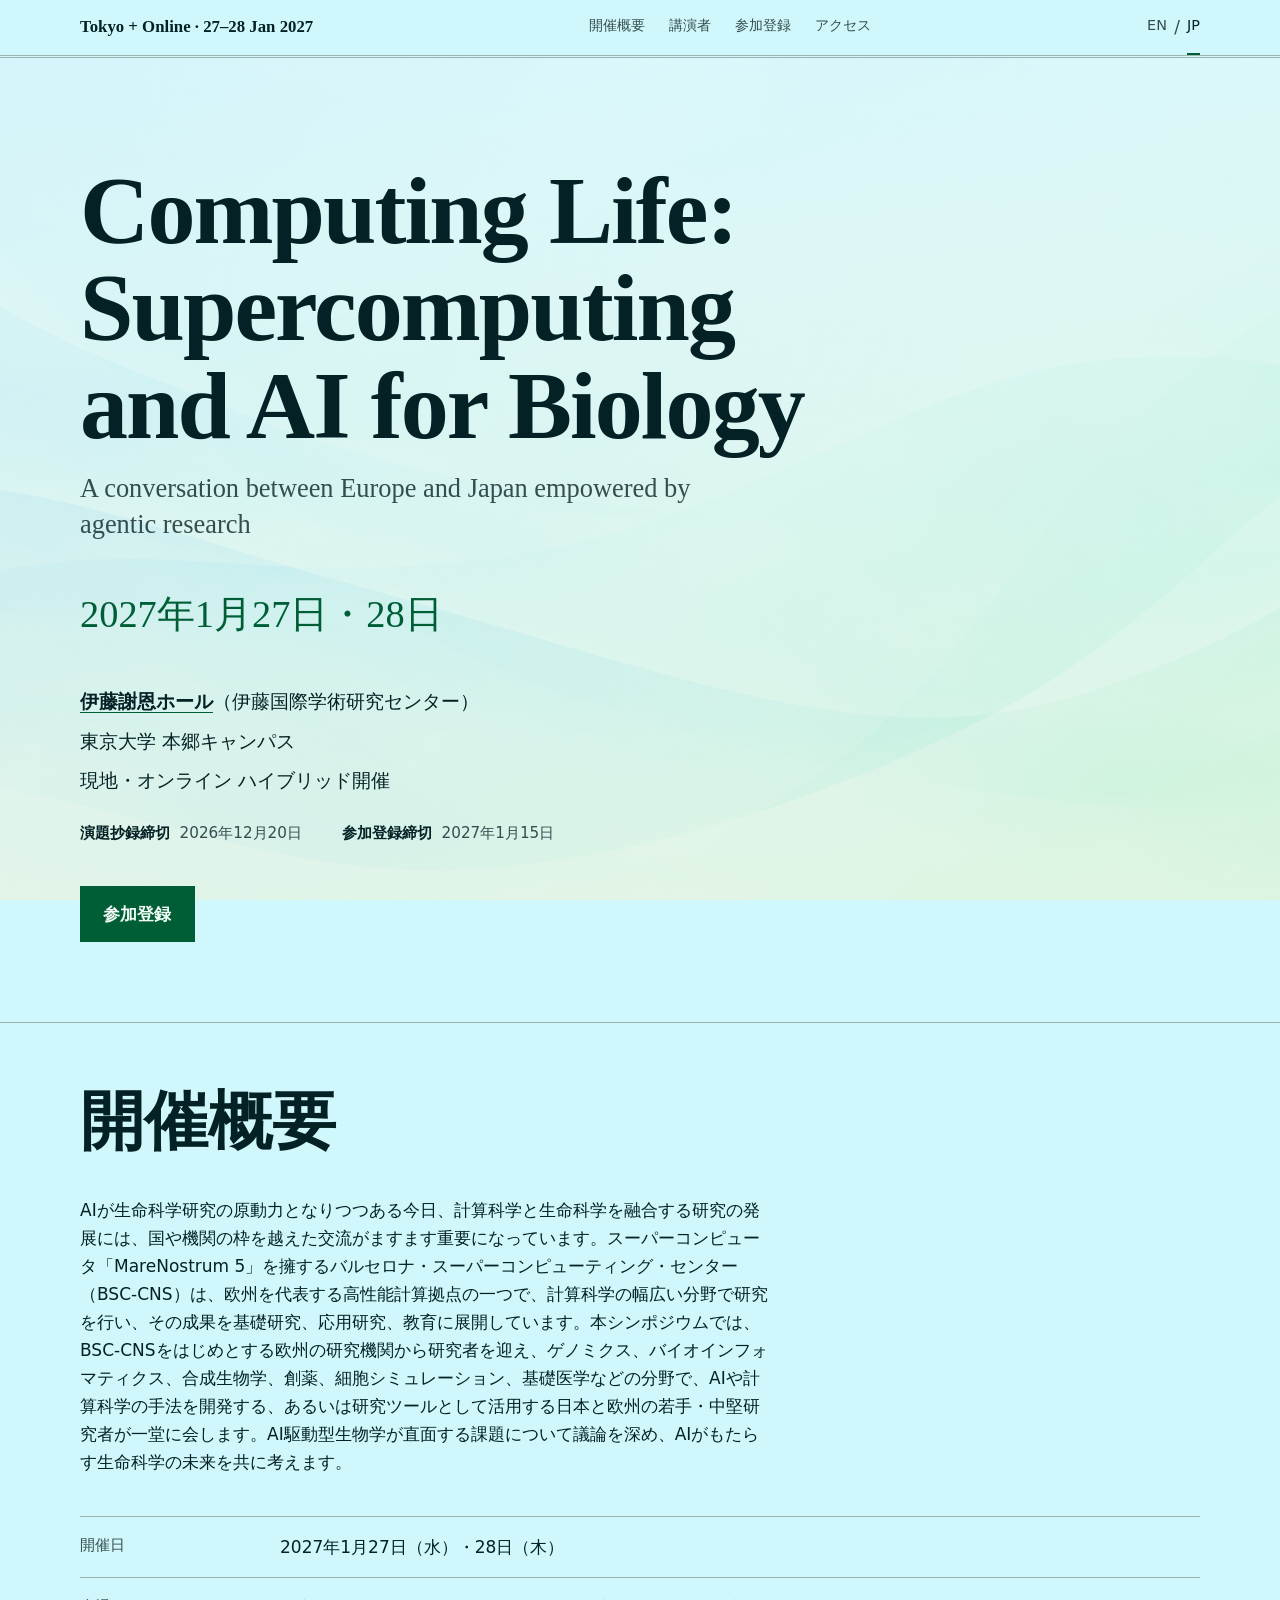
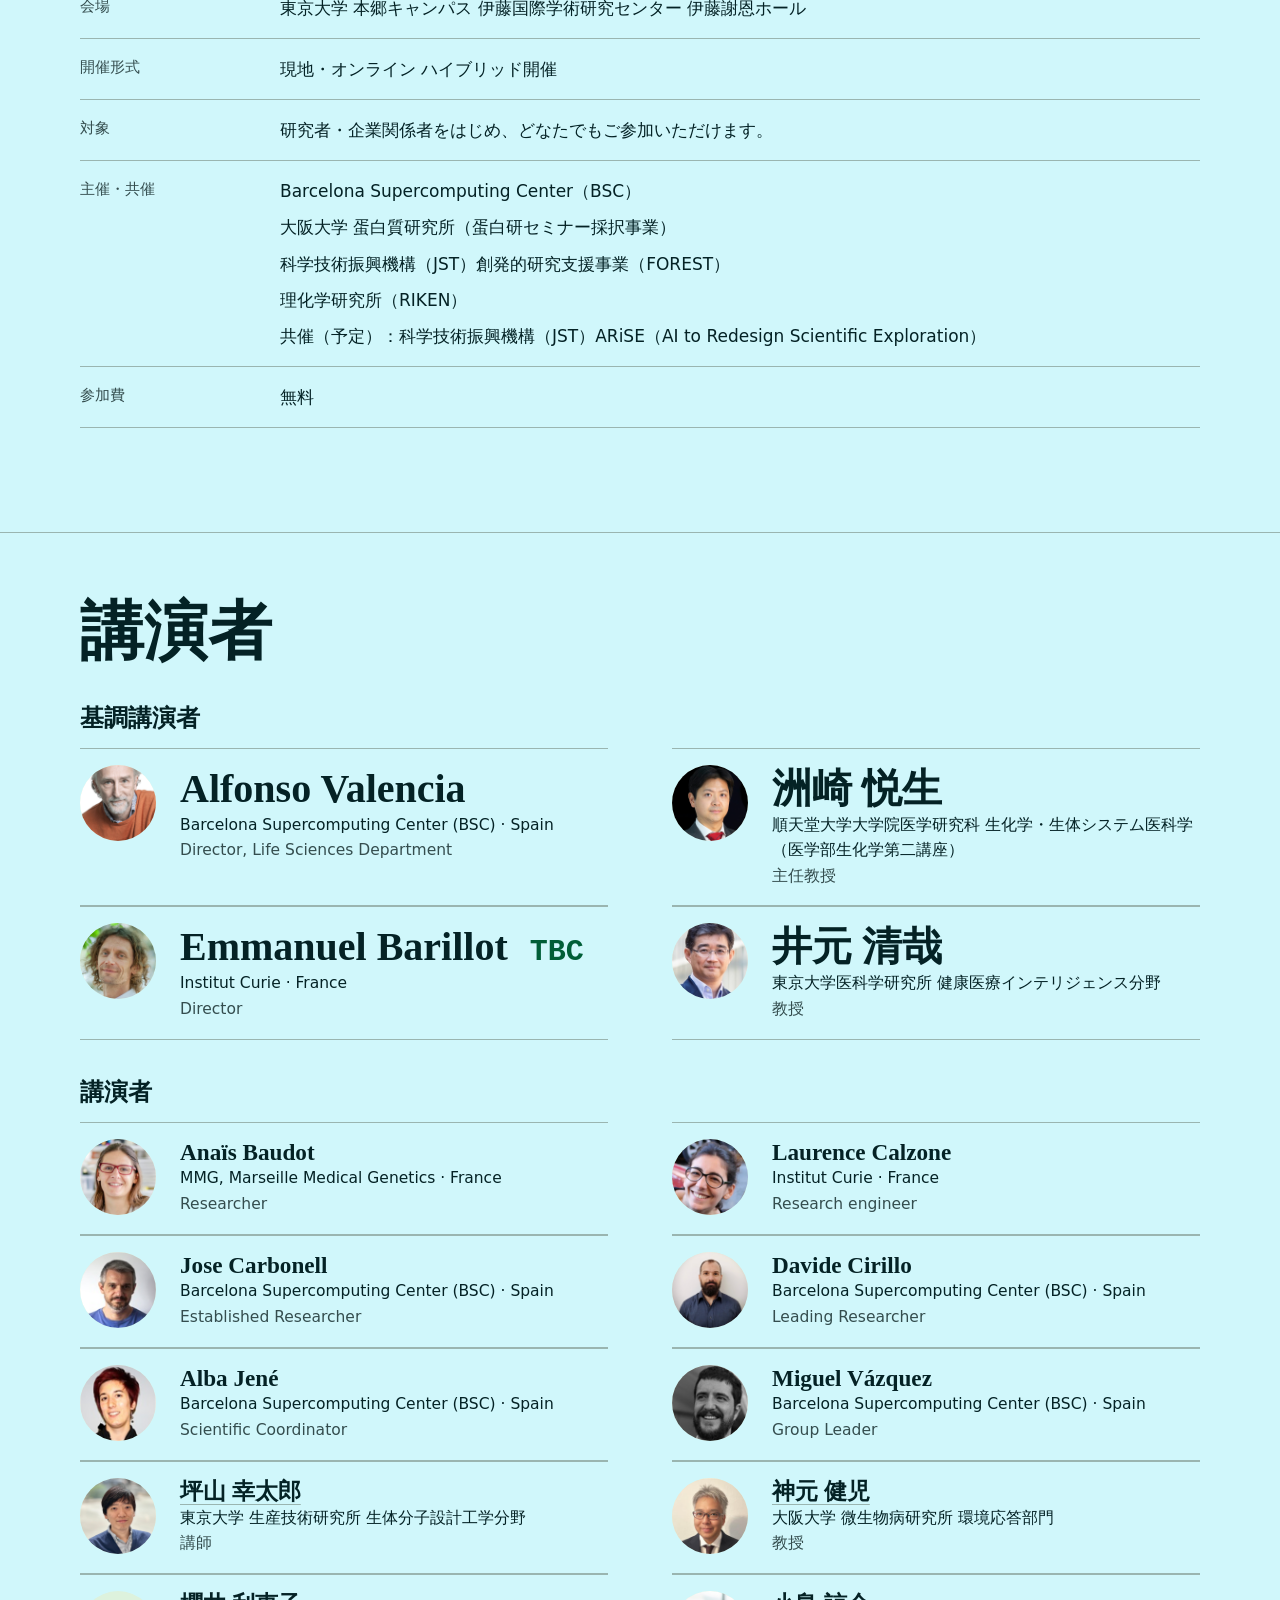
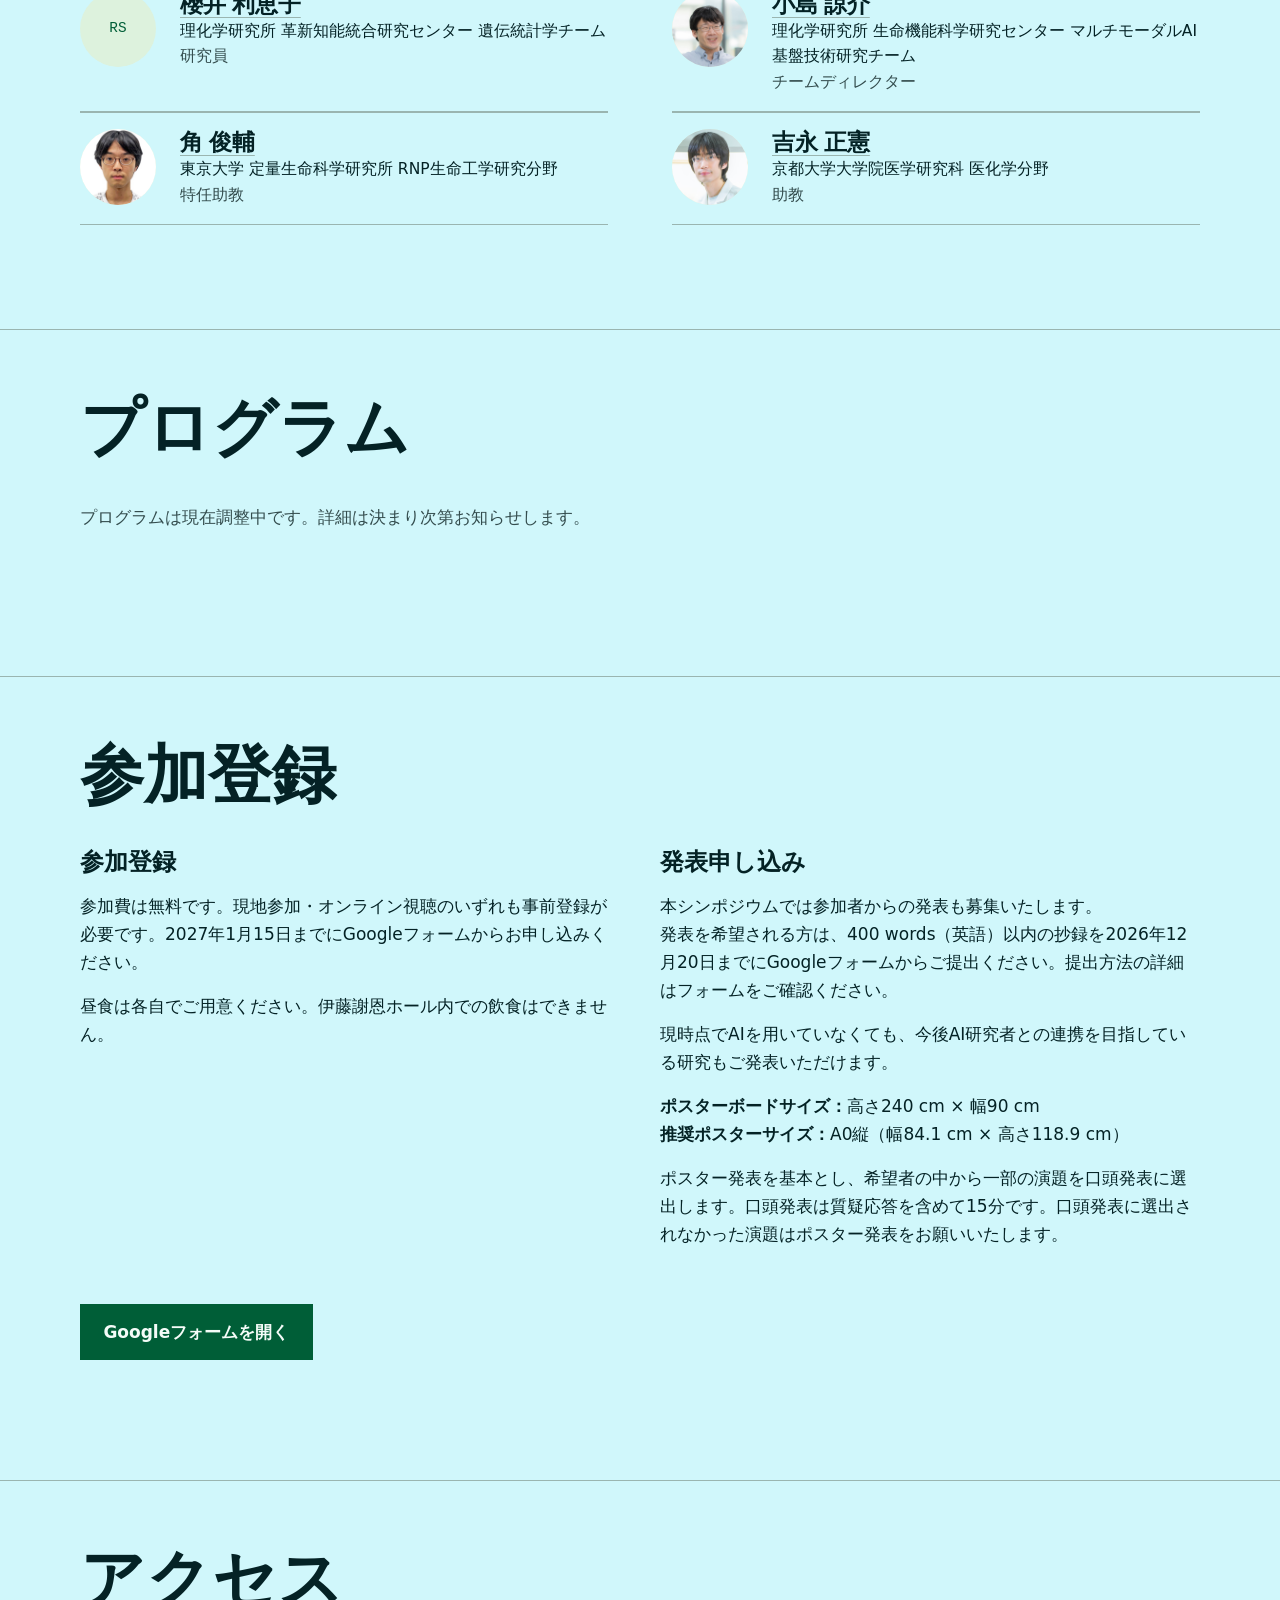
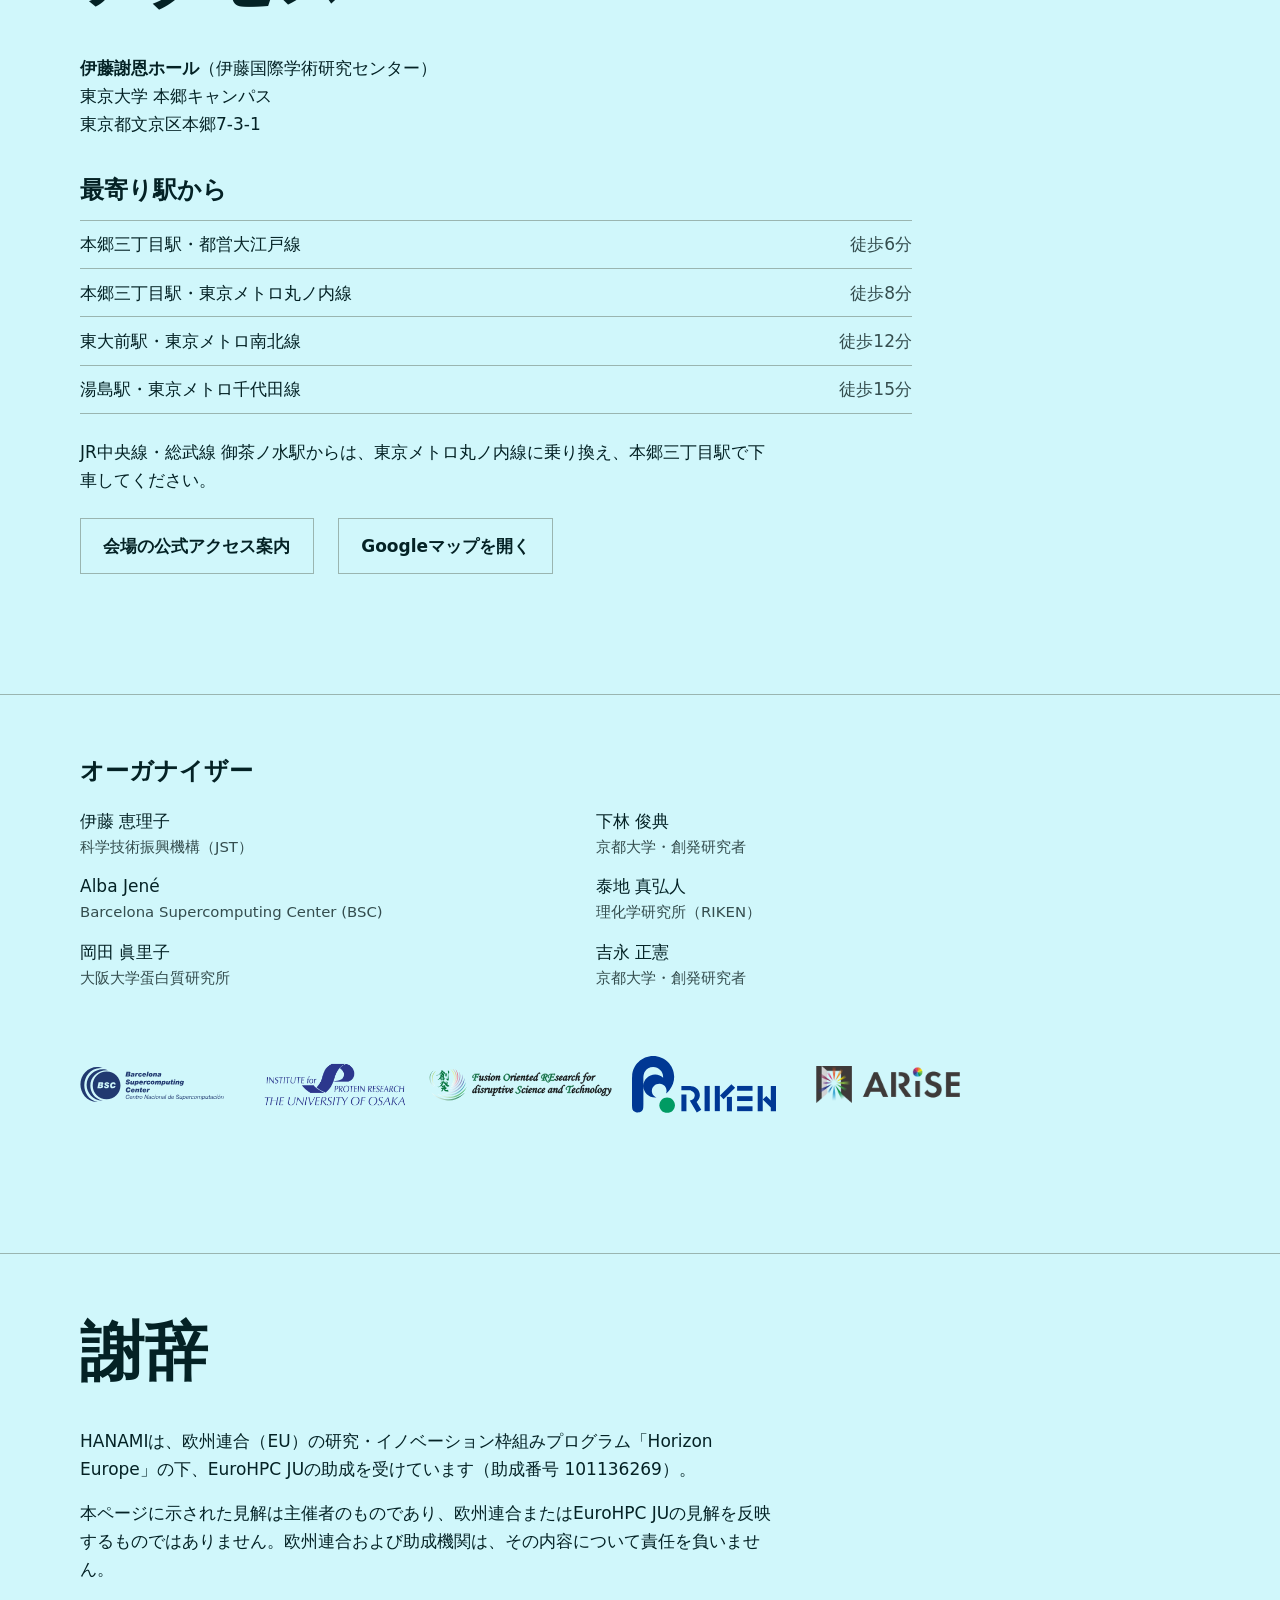
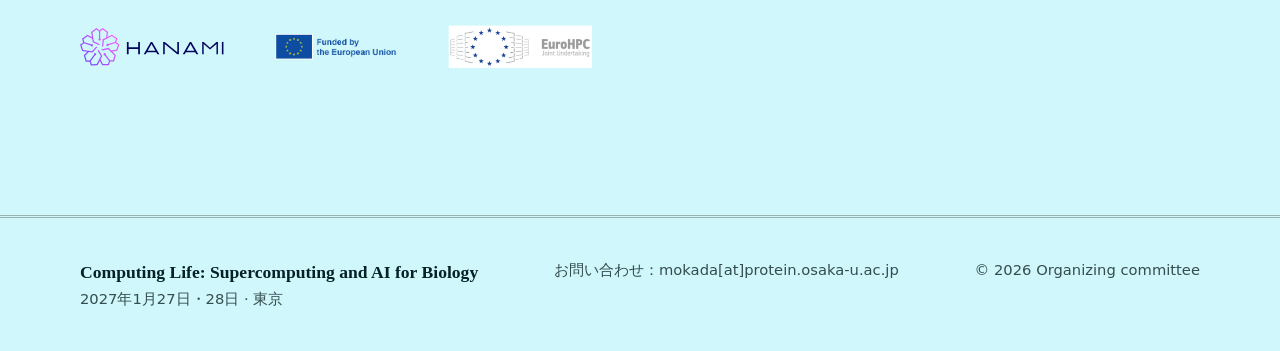
==== index-ja.html @ 5da3d1f0 "Add website files" ====
<!DOCTYPE html>
<html lang="ja">
<head>
  <meta charset="utf-8">
  <meta name="viewport" content="width=device-width, initial-scale=1">
  <meta http-equiv="Content-Security-Policy" content="default-src 'none'; style-src 'self'; script-src 'self'; img-src 'self' data:; base-uri 'none'; form-action 'none'">
  <title>Computing Life: Supercomputing and AI for Biology — 27–28 January 2027, Tokyo</title>
  <meta name="description" content="欧州と日本の研究者が、AIエージェントを活用した生命科学研究について議論する国際シンポジウム。2027年1月27日・28日、東京大学伊藤謝恩ホールにて開催。">
  <meta name="theme-color" content="#e8f4f1">
  <link rel="stylesheet" href="assets/css/style.css">
  <script src="assets/js/main.js" defer></script>
</head>
<body>
  <a class="skip" href="#general">本文へ</a>

  <header class="masthead">
    <div class="wrap">
      <a class="masthead__mark" href="#top">Tokyo + Online · 27–28 Jan 2027</a>
      <nav aria-label="セクションと言語">
        <ul>
          <li><a href="#general">開催概要</a></li>
          <li><a href="#speakers">講演者</a></li>
          <li><a href="#registration">参加登録</a></li>
          <li><a href="#access">アクセス</a></li>
        </ul>
      </nav>
      <div class="language-switch" role="group" aria-label="言語">
        <a href="index.html" lang="en">EN</a><span aria-hidden="true">/</span><a href="index-ja.html" lang="ja" aria-current="page">JP</a>
      </div>
    </div>
  </header>

  <main id="top">
    <section class="hero" aria-labelledby="hero-title">
      <div class="wrap">
        <h1 class="hero__title" id="hero-title">Computing Life: Supercomputing and AI for Biology</h1>
        <p class="hero__subtitle">A conversation between Europe and Japan empowered by agentic research</p>
        <p class="hero__date">2027年1月27日・28日</p>
        <p class="hero__meta">
          <span><a href="#access"><strong>伊藤謝恩ホール</strong></a>（伊藤国際学術研究センター）</span>
          <span>東京大学 本郷キャンパス</span>
          <span>現地・オンライン ハイブリッド開催</span>
        </p>
        <p class="hero__deadlines">
          <span><strong>演題抄録締切</strong> 2026年12月20日</span>
          <span><strong>参加登録締切</strong> 2027年1月15日</span>
        </p>
        <p class="hero__cta">
          <a class="btn" href="#registration">参加登録</a>
        </p>
      </div>
    </section>

    <section class="section" id="general" aria-labelledby="general-h">
      <div class="wrap">
        <h2 id="general-h">開催概要</h2>
        <p>AIが生命科学研究の原動力となりつつある今日、計算科学と生命科学を融合する研究の発展には、国や機関の枠を越えた交流がますます重要になっています。スーパーコンピュータ「MareNostrum 5」を擁するバルセロナ・スーパーコンピューティング・センター（BSC-CNS）は、欧州を代表する高性能計算拠点の一つで、計算科学の幅広い分野で研究を行い、その成果を基礎研究、応用研究、教育に展開しています。本シンポジウムでは、BSC-CNSをはじめとする欧州の研究機関から研究者を迎え、ゲノミクス、バイオインフォマティクス、合成生物学、創薬、細胞シミュレーション、基礎医学などの分野で、AIや計算科学の手法を開発する、あるいは研究ツールとして活用する日本と欧州の若手・中堅研究者が一堂に会します。AI駆動型生物学が直面する課題について議論を深め、AIがもたらす生命科学の未来を共に考えます。</p>

        <dl class="facts">
          <div>
            <dt>開催日</dt>
            <dd>2027年1月27日（水）・28日（木）</dd>
          </div>
          <div>
            <dt>会場</dt>
            <dd>東京大学 本郷キャンパス 伊藤国際学術研究センター 伊藤謝恩ホール</dd>
          </div>
          <div>
            <dt>開催形式</dt>
            <dd>現地・オンライン ハイブリッド開催</dd>
          </div>
          <div>
            <dt>対象</dt>
            <dd>研究者・企業関係者をはじめ、どなたでもご参加いただけます。</dd>
          </div>
          <div>
            <dt>主催・共催</dt>
            <dd>
              <ul class="org-names">
                <li>Barcelona Supercomputing Center（BSC）</li>
                <li>大阪大学 蛋白質研究所（蛋白研セミナー採択事業）</li>
                <li>科学技術振興機構（JST）創発的研究支援事業（FOREST）</li>
                <li>理化学研究所（RIKEN）</li>
                <li>共催（予定）：科学技術振興機構（JST）ARiSE（AI to Redesign Scientific Exploration）</li>
              </ul>
            </dd>
          </div>
          <div>
            <dt>参加費</dt>
            <dd>無料</dd>
          </div>
        </dl>
      </div>
    </section>

    <section class="section" id="speakers" aria-labelledby="speakers-h">
      <div class="wrap">
        <h2 id="speakers-h">講演者</h2>

        <h3>基調講演者</h3>
        <ul class="people people--key">
          <li class="person">
            <img class="person__photo" src="assets/images/speakers/portraits-final/alfonso-valencia.png" alt="Alfonso Valencia" width="320" height="320" loading="lazy" decoding="async">
            <div class="person__details"><span class="person__name">Alfonso Valencia</span><span class="person__role"><b>Barcelona Supercomputing Center (BSC) · Spain</b><br>Director, Life Sciences Department</span></div>
          </li>
          <li class="person">
            <img class="person__photo" src="assets/images/speakers/portraits-final/etsuo-susaki.png" alt="洲崎 悦生" width="320" height="320" loading="lazy" decoding="async">
            <div class="person__details"><span class="person__name">洲崎 悦生</span><span class="person__role"><b>順天堂大学大学院医学研究科 生化学・生体システム医科学（医学部生化学第二講座）</b><br>主任教授</span></div>
          </li>
          <li class="person">
            <img class="person__photo" src="assets/images/speakers/portraits-final/emmanuel-barillot.png" alt="Emmanuel Barillot" width="320" height="320" loading="lazy" decoding="async">
            <div class="person__details"><span class="person__name">Emmanuel Barillot <span class="tbc">TBC</span></span><span class="person__role"><b>Institut Curie · France</b><br>Director</span></div>
          </li>
          <li class="person">
            <img class="person__photo" src="assets/images/speakers/portraits-final/seiya-imoto.png" alt="井元 清哉" width="320" height="320" loading="lazy" decoding="async">
            <div class="person__details"><span class="person__name">井元 清哉</span><span class="person__role"><b>東京大学医科学研究所 健康医療インテリジェンス分野</b><br>教授</span></div>
          </li>
        </ul>

        <h3>講演者</h3>
        <ul class="people">
          <li class="person">
            <img class="person__photo" src="assets/images/speakers/portraits-final/anais-baudot.png" alt="Anaïs Baudot" width="320" height="320" loading="lazy" decoding="async">
            <div class="person__details"><span class="person__name">Anaïs Baudot</span><span class="person__role"><b>MMG, Marseille Medical Genetics · France</b><br>Researcher</span></div>
          </li>
          <li class="person">
            <img class="person__photo" src="assets/images/speakers/portraits-final/laurence-calzone.png" alt="Laurence Calzone" width="320" height="320" loading="lazy" decoding="async">
            <div class="person__details"><span class="person__name">Laurence Calzone</span><span class="person__role"><b>Institut Curie · France</b><br>Research engineer</span></div>
          </li>
          <li class="person">
            <img class="person__photo" src="assets/images/speakers/portraits-final/jose-carbonell.png" alt="Jose Carbonell" width="320" height="320" loading="lazy" decoding="async">
            <div class="person__details"><span class="person__name">Jose Carbonell</span><span class="person__role"><b>Barcelona Supercomputing Center (BSC) · Spain</b><br>Established Researcher</span></div>
          </li>
          <li class="person">
            <img class="person__photo" src="assets/images/speakers/portraits-final/davide-cirillo.png" alt="Davide Cirillo" width="320" height="320" loading="lazy" decoding="async">
            <div class="person__details"><span class="person__name">Davide Cirillo</span><span class="person__role"><b>Barcelona Supercomputing Center (BSC) · Spain</b><br>Leading Researcher</span></div>
          </li>
           <li class="person">
            <img class="person__photo" src="assets/images/speakers/portraits-final/alba-jene.png" alt="Alba Jené" width="320" height="320" loading="lazy" decoding="async">
            <div class="person__details"><span class="person__name">Alba Jené</span><span class="person__role"><b>Barcelona Supercomputing Center (BSC) · Spain</b><br>Scientific Coordinator</span></div>
          </li>
          <li class="person">
            <img class="person__photo" src="assets/images/speakers/portraits-final/miguel-vazquez.png" alt="Miguel Vázquez" width="320" height="320" loading="lazy" decoding="async">
            <div class="person__details"><span class="person__name">Miguel Vázquez</span><span class="person__role"><b>Barcelona Supercomputing Center (BSC) · Spain</b><br>Group Leader</span></div>
          </li>
          <li class="person">
            <img class="person__photo" src="assets/images/speakers/portraits-final/kotaro-tsuboyama.png" alt="坪山 幸太郎" width="320" height="320" loading="lazy" decoding="async">
            <div class="person__details"><span class="person__name"><a href="https://www.tsubolab.org" rel="noopener noreferrer">坪山 幸太郎</a></span><span class="person__role"><b>東京大学 生産技術研究所 生体分子設計工学分野</b><br>講師</span></div>
          </li>
          <li class="person">
            <img class="person__photo" src="assets/images/speakers/portraits-final/kenji-kamimoto.png" alt="神元 健児" width="320" height="320" loading="lazy" decoding="async">
            <div class="person__details"><span class="person__name"><a href="https://kamimoto.digital" rel="noopener noreferrer">神元 健児</a></span><span class="person__role"><b>大阪大学 微生物病研究所 環境応答部門</b><br>教授</span></div>
          </li>
          <li class="person">
            <span class="person__photo person__photo--fallback" aria-hidden="true">RS</span>
            <div class="person__details"><span class="person__name"><a href="https://researchmap.jp/re9h5tgus" rel="noopener noreferrer">櫻井 利恵子</a></span><span class="person__role"><b>理化学研究所 革新知能統合研究センター 遺伝統計学チーム</b><br>研究員</span></div>
          </li>
          <li class="person">
            <img class="person__photo" src="assets/images/speakers/portraits-final/ryosuke-kojima.png" alt="小島 諒介" width="320" height="320" loading="lazy" decoding="async">
            <div class="person__details"><span class="person__name"><a href="https://www.bdr.riken.jp/en/research/labs/kojima-r/index.html" rel="noopener noreferrer">小島 諒介</a></span><span class="person__role"><b>理化学研究所 生命機能科学研究センター マルチモーダルAI基盤技術研究チーム</b><br>チームディレクター</span></div>
          </li>
          <li class="person">
            <img class="person__photo" src="assets/images/speakers/portraits-final/shunsuke-sumi.png" alt="角 俊輔" width="320" height="320" loading="lazy" decoding="async">
            <div class="person__details"><span class="person__name"><a href="https://researchmap.jp/shunsukesumi" rel="noopener noreferrer">角 俊輔</a></span><span class="person__role"><b>東京大学 定量生命科学研究所 RNP生命工学研究分野</b><br>特任助教</span></div>
          </li>
          <li class="person">
            <img class="person__photo" src="assets/images/speakers/portraits-final/masanori-yoshinaga.png" alt="吉永 正憲" width="320" height="320" loading="lazy" decoding="async">
            <div class="person__details"><span class="person__name"><a href="https://researchmap.jp/m_yoshi" rel="noopener noreferrer">吉永 正憲</a></span><span class="person__role"><b>京都大学大学院医学研究科 医化学分野</b><br>助教</span></div>
          </li>
        </ul>
      </div>
    </section>

    <section class="section section--soft" id="program" aria-labelledby="program-h">
      <div class="wrap">
        <h2 id="program-h">プログラム</h2>
        <p class="notice">プログラムは現在調整中です。詳細は決まり次第お知らせします。</p>
      </div>
    </section>

    <section class="section section--soft" id="registration" aria-labelledby="registration-h">
      <div class="wrap">
        <h2 id="registration-h">参加登録</h2>
        <div class="reg">
          <div>
            <h3>参加登録</h3>
            <p>参加費は無料です。現地参加・オンライン視聴のいずれも事前登録が必要です。2027年1月15日までにGoogleフォームからお申し込みください。</p>
            <p>昼食は各自でご用意ください。伊藤謝恩ホール内での飲食はできません。</p>
          </div>
          <div>
            <h3>発表申し込み</h3>
            <p>本シンポジウムでは参加者からの発表も募集いたします。
            <br>発表を希望される方は、400 words（英語）以内の抄録を2026年12月20日までにGoogleフォームからご提出ください。提出方法の詳細はフォームをご確認ください。</p>
            <p>現時点でAIを用いていなくても、今後AI研究者との連携を目指している研究もご発表いただけます。</p>
            <p><strong>ポスターボードサイズ：</strong>高さ240 cm × 幅90 cm<br><strong>推奨ポスターサイズ：</strong>A0縦（幅84.1 cm × 高さ118.9 cm）</p>
            <p>ポスター発表を基本とし、希望者の中から一部の演題を口頭発表に選出します。口頭発表は質疑応答を含めて15分です。口頭発表に選出されなかった演題はポスター発表をお願いいたします。</p>
          </div>
          <div>
            <p><a class="btn" href="https://forms.gle/ckXwF1gBt7Aojx8a7" target="_blank" rel="noopener noreferrer">Googleフォームを開く</a></p>
          </div>
        </div>
      </div>
    </section>

    <section class="section" id="access" aria-labelledby="access-h">
      <div class="wrap">
        <h2 id="access-h">アクセス</h2>
        <p><strong>伊藤謝恩ホール</strong>（伊藤国際学術研究センター）<br>東京大学 本郷キャンパス<br>東京都文京区本郷7-3-1</p>

        <h3>最寄り駅から</h3>
        <ul class="stations">
          <li><span>本郷三丁目駅・都営大江戸線</span><span>徒歩6分</span></li>
          <li><span>本郷三丁目駅・東京メトロ丸ノ内線</span><span>徒歩8分</span></li>
          <li><span>東大前駅・東京メトロ南北線</span><span>徒歩12分</span></li>
          <li><span>湯島駅・東京メトロ千代田線</span><span>徒歩15分</span></li>
        </ul>
        <p>JR中央線・総武線 御茶ノ水駅からは、東京メトロ丸ノ内線に乗り換え、本郷三丁目駅で下車してください。</p>

        <p class="access-links">
          <a class="btn btn--quiet" href="https://www.u-tokyo.ac.jp/adm/iirc/en/access.html" rel="noopener noreferrer">会場の公式アクセス案内</a>
          <a class="btn btn--quiet" href="https://www.google.com/maps/search/?api=1&amp;query=Ito+Hall+The+University+of+Tokyo" rel="noopener noreferrer">Googleマップを開く</a>
        </p>
      </div>
    </section>

    <section class="section section--soft" id="organizers" aria-labelledby="organizers-h">
      <div class="wrap">
        <h3 id="organizers-h">オーガナイザー</h3>
        <ul class="committee">
          <li>伊藤 恵理子<span>科学技術振興機構（JST）</span></li>
          <li>Alba Jené<span>Barcelona Supercomputing Center (BSC)</span></li>
          <li>岡田 眞里子<span>大阪大学蛋白質研究所</span></li>
          <li>下林 俊典<span>京都大学・創発研究者</span></li>
          <li>泰地 真弘人<span>理化学研究所（RIKEN）</span></li>
          <li>吉永 正憲<span>京都大学・創発研究者</span></li>
        </ul>
        <ul class="org-logos" aria-label="主催・共催機関のロゴ">
          <li><a class="org-logo" href="https://www.bsc.es/" aria-label="Barcelona Supercomputing Center（BSC）、主催" rel="noopener noreferrer"><span class="org-logo__image"><img src="assets/images/logos/BSC-blue.svg" alt="Barcelona Supercomputing Center（BSC）"></span></a></li>
          <li><a class="org-logo" href="https://www.protein.osaka-u.ac.jp/en/" aria-label="大阪大学 蛋白質研究所、主催" rel="noopener noreferrer"><span class="org-logo__image"><img src="assets/images/logos/ipr-osaka-logo.png" alt="大阪大学 蛋白質研究所"></span></a></li>
          <li><a class="org-logo" href="https://www.jst.go.jp/souhatsu/en/" aria-label="JST創発的研究支援事業、主催" rel="noopener noreferrer"><span class="org-logo__image org-logo__image--large"><img src="assets/images/logos/jst-forest-logo.svg" alt="JST FOREST"></span></a></li>
          <li><a class="org-logo" href="https://www.riken.jp/en/" aria-label="理化学研究所、主催" rel="noopener noreferrer"><span class="org-logo__image"><img src="assets/images/logos/riken-logo.svg" alt="RIKEN"></span></a></li>
          <li><a class="org-logo" href="https://www.jst.go.jp/program/arise/en/index.html" aria-label="JST ARiSE、共催" rel="noopener noreferrer"><span class="org-logo__image"><img src="assets/images/logos/jst-arise-logo.png" alt="JST ARiSE"></span></a></li>
        </ul>
      </div>
    </section>

    <section class="section section--soft" id="acknowledgements" aria-labelledby="acknowledgements-h">
      <div class="wrap">
        <h2 id="acknowledgements-h">謝辞</h2>
        <p>HANAMIは、欧州連合（EU）の研究・イノベーション枠組みプログラム「Horizon Europe」の下、EuroHPC JUの助成を受けています（助成番号 101136269）。</p>
        <p>本ページに示された見解は主催者のものであり、欧州連合またはEuroHPC JUの見解を反映するものではありません。欧州連合および助成機関は、その内容について責任を負いません。</p>
        <ul class="org-logos org-logos--acknowledgements" aria-label="謝辞に関するロゴ">
          <li><a class="org-logo" href="https://hanami-project.com/" aria-label="HANAMIプロジェクト" rel="noopener noreferrer"><span class="org-logo__image"><img src="assets/images/logos/hanami-logo.svg" alt="HANAMI"></span></a></li>
          <li><span class="org-logo"><span class="org-logo__image"><img src="assets/images/logos/eu-funded-by-european-union.png" alt="欧州連合の助成"></span></span></li>
          <li><span class="org-logo"><span class="org-logo__image"><img src="assets/images/logos/eurohpc-joint-undertaking.png" alt="EuroHPC共同事業"></span></span></li>
        </ul>
      </div>
    </section>
  </main>

  <footer class="footer">
    <div class="wrap">
      <p><strong>Computing Life: Supercomputing and AI for Biology</strong><br>2027年1月27日・28日 · 東京</p>
      <p>お問い合わせ：mokada[at]protein.osaka-u.ac.jp</p>
      <p>&copy; <span id="year">2026</span> Organizing committee</p>
    </div>
  </footer>
</body>
</html>
---- assets/css/style.css ----
/* Hallmark · genre: editorial · macrostructure: Marquee Hero → Index-First lists · theme: custom (Meeting Currents, pale aqua + leaf green) · enrichment: none · nav: N6 masthead (sticky) · footer: Ft1 mast-headed
 * Hallmark · pre-emit critique: P4 H4 E4 S5 R4 V4 */

:root {
  --color-paper: oklch(0.95 0.04 205);
  --color-paper-2: oklch(0.94 0.035 145);
  --color-ink: oklch(0.23 0.035 205);
  --color-ink-muted: oklch(0.4 0.03 200);
  --color-rule: oklch(0.75 0.03 185);
  --color-accent: oklch(0.42 0.11 160);
  --color-accent-ink: oklch(0.985 0.01 165);
  --color-focus: oklch(0.4 0.1 215);
  --color-logo-ink: oklch(0.23 0.035 205);

  --font-display: "Iowan Old Style", "Palatino Linotype", Palatino, "Hiragino Mincho ProN", "Yu Mincho", "Noto Serif JP", Georgia, serif;
  --font-body: system-ui, -apple-system, "Segoe UI", "Hiragino Sans", "Yu Gothic UI", "Noto Sans JP", sans-serif;
  --font-mono: ui-monospace, "SF Mono", "Cascadia Mono", Consolas, monospace;

  --space-xs: 0.5rem;
  --space-s: 1rem;
  --space-m: 1.5rem;
  --space-l: 2.5rem;
  --space-xl: 4rem;
  --space-2xl: 6.5rem;

  --measure: 64ch;
  --page-pad: clamp(1.25rem, 5vw, 4rem);
  --ease-out: cubic-bezier(0.16, 1, 0.3, 1);
  --nav-h: 3.25rem;
}

*, *::before, *::after { box-sizing: border-box; }

html {
  overflow-x: clip;
  scroll-padding-top: calc(var(--nav-h) + 1rem);
  -webkit-text-size-adjust: 100%;
}

body {
  margin: 0;
  overflow-x: clip;
  background-color: var(--color-paper);
  background-image: linear-gradient(
    color-mix(in oklch, var(--color-paper) 65%, transparent),
    color-mix(in oklch, var(--color-paper-2) 65%, transparent)
  ), url("../images/background.png");
  background-position: center;
  background-size: cover;
  background-repeat: no-repeat;
  background-attachment: fixed;
  color: var(--color-ink);
  font-family: var(--font-body);
  font-size: 1.0625rem;
  line-height: 1.65;
}

h1, h2, h3, h4 {
  font-family: var(--font-display);
  font-style: normal;
  font-weight: 600;
  line-height: 1.08;
  margin: 0;
  overflow-wrap: anywhere;
  min-width: 0;
  text-wrap: balance;
}

p { margin: 0 0 var(--space-s); max-width: var(--measure); }
a { color: inherit; text-decoration-color: var(--color-accent); text-underline-offset: 0.2em; text-decoration-thickness: 1px; }
a:hover { color: var(--color-accent); }
:focus-visible { outline: 2px solid var(--color-focus); outline-offset: 3px; }

.skip { position: absolute; left: var(--space-s); top: -4rem; background: var(--color-accent); color: var(--color-accent-ink); padding: var(--space-xs) var(--space-s); z-index: 20; }
.skip:focus { top: var(--space-s); }

.wrap { padding-inline: var(--page-pad); max-width: 78rem; margin-inline: auto; }

.tbd { color: var(--color-ink-muted); border-bottom: 1px dashed var(--color-rule); }

/* Masthead */
.masthead {
  position: sticky; top: 0; z-index: 10;
  background: var(--color-paper);
  border-bottom: 3px double var(--color-rule);
}
.masthead .wrap { display: flex; align-items: center; justify-content: space-between; gap: var(--space-m); min-height: var(--nav-h); }
.masthead__mark { font-family: var(--font-display); font-weight: 600; font-size: 1.05rem; text-decoration: none; white-space: nowrap; }
.masthead__mark:hover { color: var(--color-ink); }
.masthead nav { position: relative; min-width: 0; overflow-x: auto; scrollbar-width: none; }
.masthead nav::-webkit-scrollbar { display: none; }
.masthead ul { display: flex; gap: var(--space-m); list-style: none; margin: 0; padding: 0; }
.masthead .language-switch { display: flex; flex: 0 0 auto; align-items: center; gap: 0.45rem; white-space: nowrap; }
.masthead .language-switch > span { color: var(--color-ink-muted); }
.masthead .language-switch a { display: block; padding-block: 0.9rem; border-bottom: 2px solid transparent; color: var(--color-ink-muted); font-size: 0.9rem; text-decoration: none; }
.masthead .language-switch a:hover { color: var(--color-ink); }
.masthead .language-switch a[aria-current="page"] { border-bottom-color: var(--color-accent); color: var(--color-ink); }
.masthead nav a {
  display: block; white-space: nowrap; text-decoration: none;
  font-size: 0.9rem; color: var(--color-ink-muted);
  padding-block: 0.9rem; border-bottom: 2px solid transparent;
}
.masthead nav a:hover { color: var(--color-ink); }
.masthead nav a[aria-current="true"] { color: var(--color-ink); border-bottom-color: var(--color-accent); }

/* Hero */
.hero { padding-block: var(--space-2xl) var(--space-xl); }
.hero__title { font-size: clamp(2.7rem, 7.5vw, 6.5rem); letter-spacing: -0.02em; line-height: 1.02; margin-bottom: var(--space-s); }
.hero__subtitle { max-width: 52ch; margin: 0 0 var(--space-l); color: var(--color-ink-muted); font-family: var(--font-display); font-size: clamp(1.2rem, 2.4vw, 1.65rem); line-height: 1.35; }
.hero__date {
  font-family: var(--font-display);
  font-size: clamp(1.5rem, 3.5vw, 2.4rem);
  font-weight: 500;
  color: var(--color-accent);
  font-variant-numeric: lining-nums;
  margin: 0;
}
.hero__meta { display: grid; grid-template-columns: minmax(0, 1fr); gap: var(--space-xs); margin-top: var(--space-l); font-size: 1.2rem; }
.hero__meta strong { font-weight: 600; }
.hero__deadlines { display: flex; flex-wrap: wrap; gap: var(--space-xs) var(--space-l); margin-top: var(--space-m); color: var(--color-ink-muted); font-size: 0.95rem; }
.hero__deadlines strong { margin-right: 0.3rem; color: var(--color-ink); font-weight: 600; }
.hero__cta { margin-top: var(--space-l); display: flex; flex-wrap: wrap; gap: var(--space-m); align-items: baseline; }

.hero > .wrap > * { animation: rise 0.7s var(--ease-out) both; }
.hero > .wrap > :nth-child(2) { animation-delay: 0.08s; }
.hero > .wrap > :nth-child(3) { animation-delay: 0.16s; }
.hero > .wrap > :nth-child(4) { animation-delay: 0.24s; }
@keyframes rise { from { opacity: 0; transform: translateY(12px); } }

/* Buttons / links */
.btn {
  display: inline-block; white-space: nowrap; text-decoration: none;
  font-weight: 600; padding: 0.8rem 1.4rem;
  background: var(--color-accent); color: var(--color-accent-ink);
  border: 1px solid var(--color-accent);
  transition: background 0.18s var(--ease-out), color 0.18s var(--ease-out);
}
.btn:hover { background: var(--color-ink); border-color: var(--color-ink); color: var(--color-accent-ink); }
.btn:active { transform: translateY(1px); }
.btn[aria-disabled="true"] {
  background: transparent; color: var(--color-ink-muted);
  border: 1px dashed var(--color-rule); cursor: not-allowed;
}
.btn--quiet { background: transparent; color: var(--color-ink); border-color: var(--color-rule); }
.btn--quiet:hover { background: transparent; border-color: var(--color-accent); color: var(--color-accent); }

/* Sections */
.section { border-top: 1px solid var(--color-rule); padding-block: var(--space-xl) var(--space-2xl); }
.section > .wrap > h2 { font-size: clamp(2.2rem, 5.5vw, 4rem); margin-bottom: var(--space-l); }
.section--soft { background: transparent; }
h3 { font-size: 1.5rem; margin: var(--space-l) 0 var(--space-s); }

/* Facts list */
.facts { display: grid; grid-template-columns: minmax(0, 1fr); margin: var(--space-l) 0 0; max-width: none; }
.facts > div { display: grid; grid-template-columns: minmax(0, 11rem) minmax(0, 1fr); gap: var(--space-m); padding-block: var(--space-s); border-top: 1px solid var(--color-rule); }
.facts > div:last-child { border-bottom: 1px solid var(--color-rule); }
.facts dt { color: var(--color-ink-muted); font-size: 0.95rem; }
.facts dd { margin: 0; }
.facts ul { list-style: none; margin: 0; padding: 0; }
.facts li + li { margin-top: 0.25rem; }
.facts small { color: var(--color-ink-muted); }
.org-names { display: grid; gap: 0.25rem; margin: 0; padding-left: 1.2rem; }
.org-logos { display: flex; flex-wrap: wrap; align-items: center; gap: var(--space-l); max-width: none; margin: var(--space-s) 0; padding: 0; list-style: none; }
.org-logos li { flex: 0 0 9rem; width: 9rem; min-width: 0; }
.org-logo { display: grid; width: 9rem; height: 6rem; place-items: center; padding: 0; color: var(--color-logo-ink); text-align: center; text-decoration: none; }
.org-logo:hover { color: var(--color-logo-ink); }
.org-logo__image { display: grid; width: 100%; height: 100%; place-items: center; }
.org-logo__image--large { transform: scale(1.3); }
.org-logo img { display: block; width: 100%; height: 100%; object-fit: contain; }

/* Program */
.program-page-title { font-size: clamp(2.2rem, 5.5vw, 4rem); margin-bottom: var(--space-l); }
.notice { color: var(--color-ink-muted); margin-bottom: var(--space-l); }
.day { margin-bottom: var(--space-xl); }
.day > h3 { margin-top: 0; font-size: clamp(1.5rem, 3vw, 2rem); }
.slots { list-style: none; margin: 0; padding: 0; }
.slot { display: grid; grid-template-columns: minmax(0, 14rem) minmax(0, 1fr); gap: var(--space-m); padding-block: 0.95rem; border-top: 1px solid var(--color-rule); }
.slot:last-child { border-bottom: 1px solid var(--color-rule); }
.slot time { display: block; font-family: var(--font-mono); font-size: 1rem; font-variant-numeric: tabular-nums; color: var(--color-ink); padding-top: 0.2rem; }
.slot__title { font-weight: 600; }
.slot__who { color: var(--color-ink-muted); }
.slot__who .tbc { color: var(--color-accent); }
.slot--key .slot__title { font-family: var(--font-display); font-size: 1.4rem; font-weight: 600; }
.slot--key { background: transparent; padding-inline: var(--space-s); margin-inline: calc(-1 * var(--space-s)); border-top-color: var(--color-accent); }
.slot--break .slot__title { font-weight: 400; color: var(--color-ink-muted); }

/* Speakers */
.people { display: grid; grid-template-columns: minmax(0, 1fr); column-gap: var(--space-xl); list-style: none; margin: 0; padding: 0; max-width: none; }
.person { display: grid; grid-template-columns: minmax(3.75rem, 4.75rem) minmax(0, 1fr); gap: var(--space-m); padding-block: var(--space-s); border-top: 1px solid var(--color-rule); border-bottom: 1px solid var(--color-rule); align-items: start; }
.person__photo { display: block; width: 100%; height: auto; aspect-ratio: 1 / 1; object-fit: cover; object-position: center; border-radius: 50%; background: var(--color-paper-2); }
.person__photo--fallback { display: grid; place-items: center; color: var(--color-accent); font-family: var(--font-mono); font-size: 0.9rem; }
.person__details { min-width: 0; text-align: left; }
.person__name { font-family: var(--font-display); font-size: 1.45rem; font-weight: 600; line-height: 1.2; }
.person__details > .person__name { display: block; text-align: left; }
.person__name a { text-decoration-color: var(--color-rule); }
.person__name a:hover { text-decoration-color: var(--color-accent); }
.person__role { color: var(--color-ink-muted); font-size: 0.97rem; }
.person__details > .person__role { display: block; }
.person__role b { color: var(--color-ink); font-weight: 500; }
.person__talk-title { margin: var(--space-xs) 0 0; color: var(--color-ink); font-size: 0.98rem; font-weight: 600; }
.person__talk-title:empty { display: none; }
.people--key .person__name { font-size: clamp(1.8rem, 3.4vw, 2.5rem); }
.tbc { color: var(--color-accent); font-family: var(--font-mono); font-size: 0.75em; margin-left: 0.4em; white-space: nowrap; }

@media (min-width: 1000px) {
  .people { grid-template-columns: repeat(2, minmax(0, 1fr)); }
}

/* Registration */
.reg { display: grid; grid-template-columns: repeat(2, minmax(0, 1fr)); gap: var(--space-l); max-width: none; }
.reg > div:last-child { grid-column: 1 / -1; }
.reg h3 { margin-top: 0; }

/* Access */
.stations { list-style: none; padding: 0; margin: 0 0 var(--space-m); max-width: 52rem; }
.stations li { display: flex; justify-content: space-between; gap: var(--space-m); padding-block: 0.6rem; border-top: 1px solid var(--color-rule); }
.stations li:last-child { border-bottom: 1px solid var(--color-rule); }
.stations span:last-child { color: var(--color-ink-muted); font-variant-numeric: tabular-nums; white-space: nowrap; }
.access-links { display: flex; flex-wrap: wrap; gap: var(--space-m); margin-top: var(--space-m); }

/* Committee */
.committee { columns: 2 16rem; column-gap: var(--space-l); list-style: none; padding: 0; margin: 0 0 var(--space-l); max-width: 62rem; }
.committee li { break-inside: avoid; padding-block: 0.4rem; }
.committee span { display: block; color: var(--color-ink-muted); font-size: 0.93rem; }

#organizers h3 { margin-top: 0; }

/* Footer */
.footer { border-top: 3px double var(--color-rule); padding-block: var(--space-l); color: var(--color-ink-muted); font-size: 0.92rem; }
.footer .wrap { display: flex; flex-wrap: wrap; gap: var(--space-s) var(--space-l); justify-content: space-between; }
.footer strong { font-family: var(--font-display); color: var(--color-ink); font-size: 1.1rem; font-weight: 600; }
.footer p { margin: 0; }

@media (max-width: 640px) {
  body { font-size: 1rem; }
  .slot { grid-template-columns: minmax(0, 1fr); gap: 0.15rem; }
  .person { grid-template-columns: minmax(3.5rem, 3.75rem) minmax(0, 1fr); gap: var(--space-s); }
  .facts > div { grid-template-columns: minmax(0, 1fr); gap: 0.1rem; }
  .hero { padding-block: var(--space-xl) var(--space-l); }
  .section { padding-block: var(--space-l) var(--space-xl); }
  .masthead__mark { display: none; }
  .masthead nav { flex: 1 1 auto; overflow: visible; }
  .masthead ul { flex-wrap: wrap; gap: 0 0.75rem; }
  .masthead nav a { padding-block: 0.55rem; }
  .masthead .wrap { gap: var(--space-s); }
}

@media (max-width: 400px) {
  .hero__title { font-size: clamp(1.8rem, 9.5vw, 2.7rem); letter-spacing: 0; overflow-wrap: normal; }
}

@media (max-width: 850px) {
  .reg { grid-template-columns: minmax(0, 1fr); }
  .reg > div:last-child { grid-column: auto; }
}

@media (prefers-reduced-motion: reduce) {
  .hero > .wrap > * { animation: none; }
  .btn { transition: none; }
}
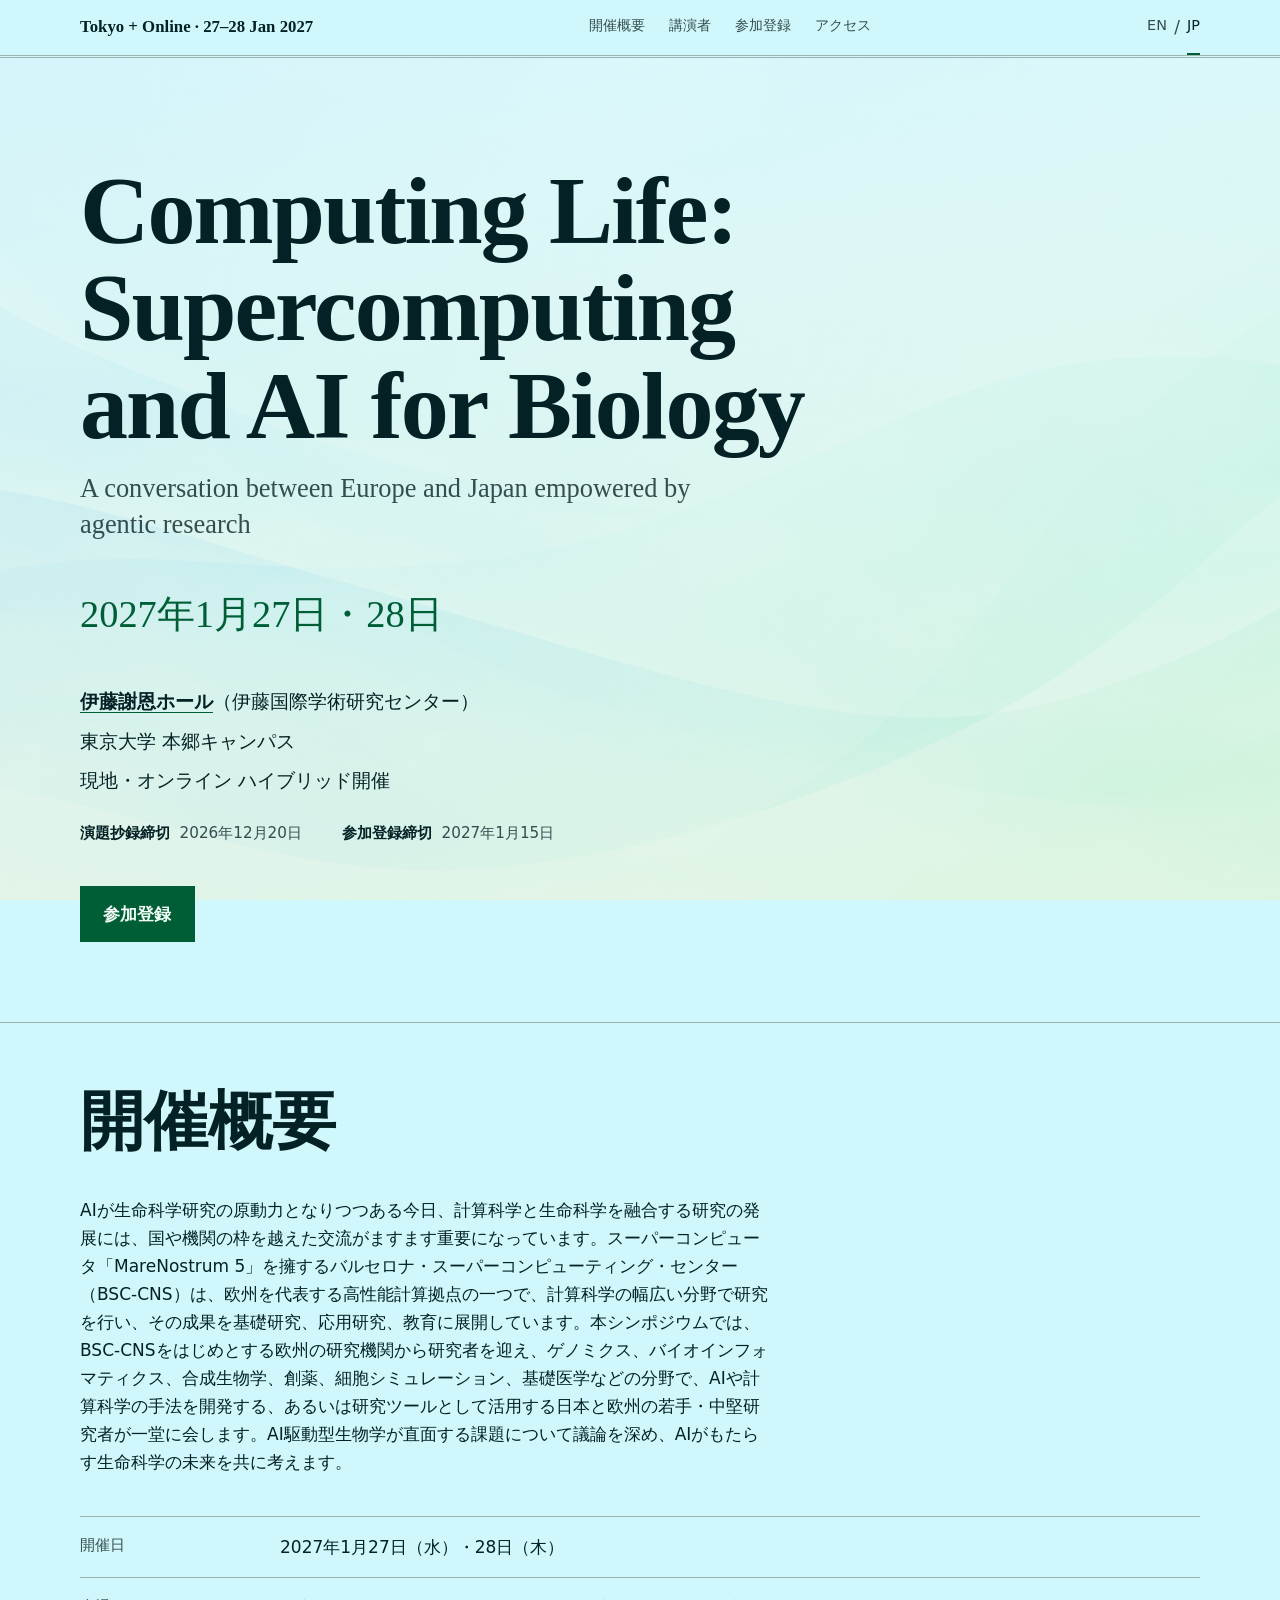
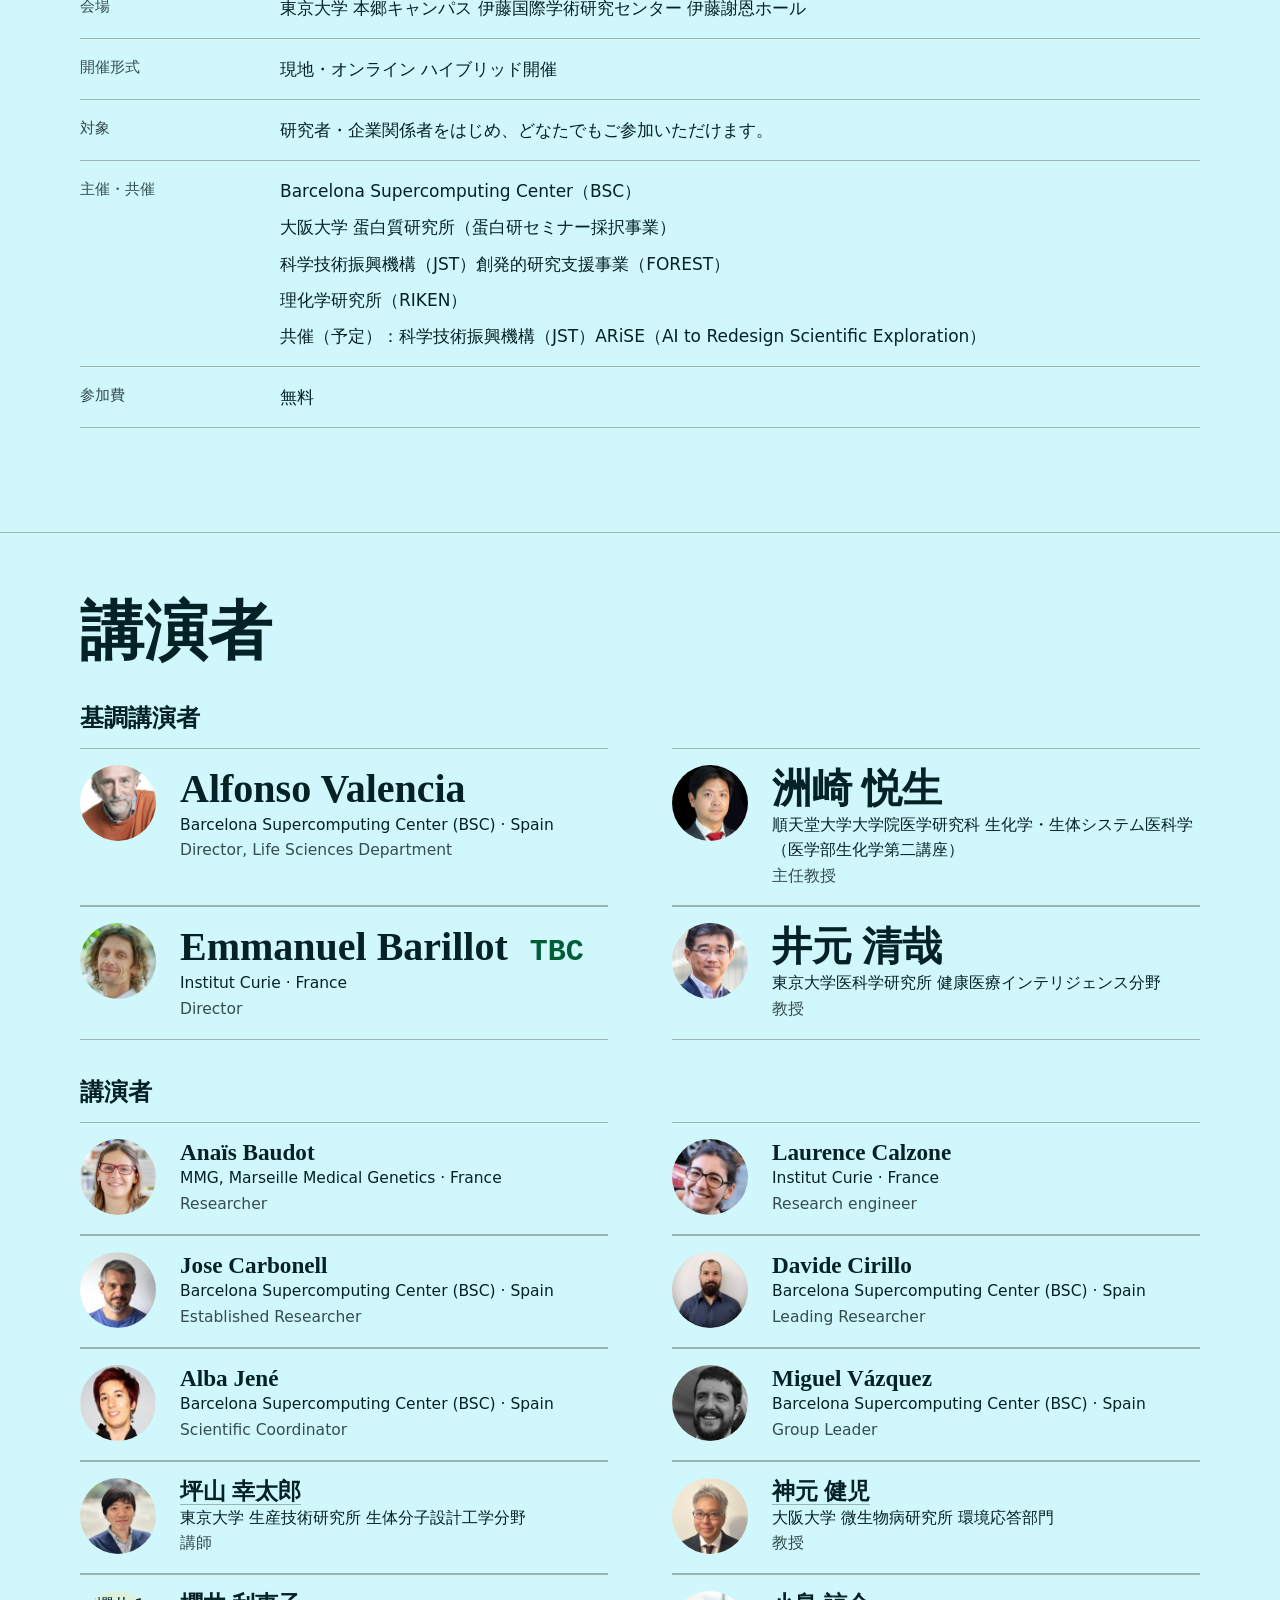
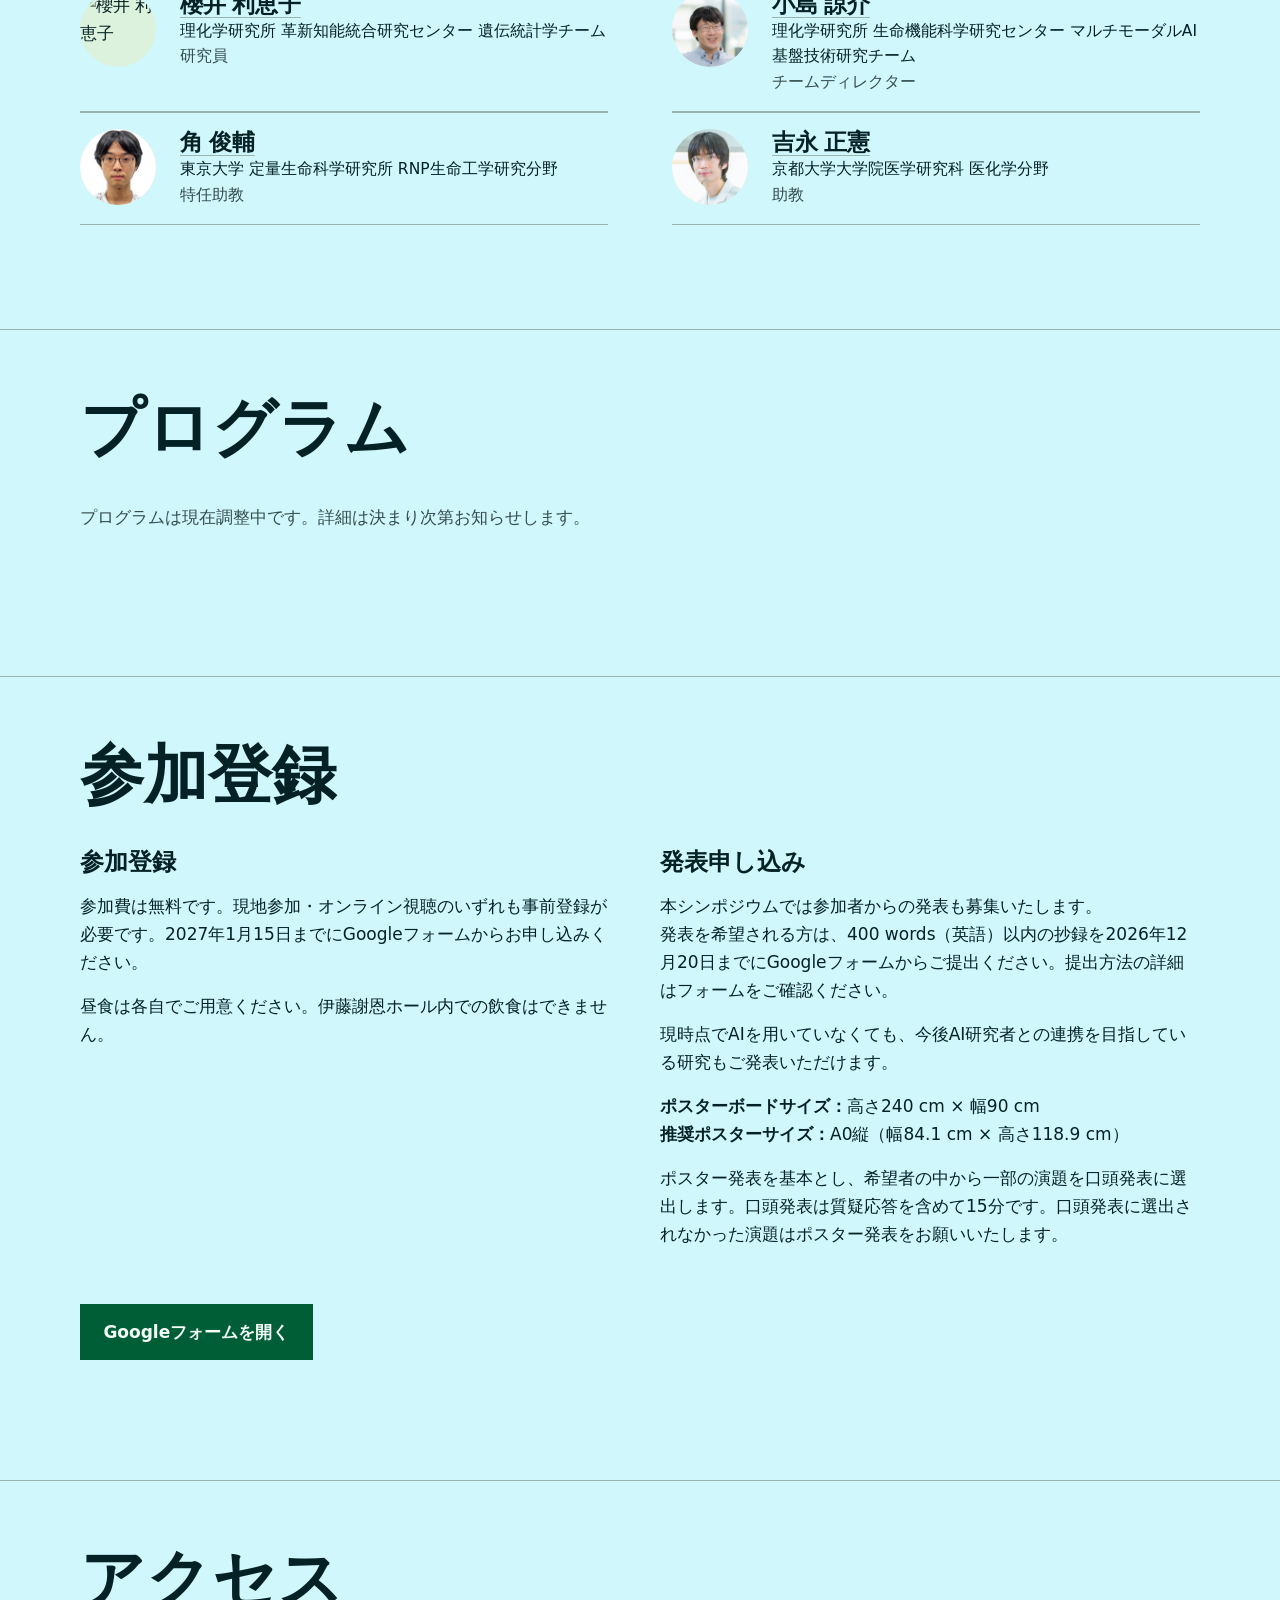
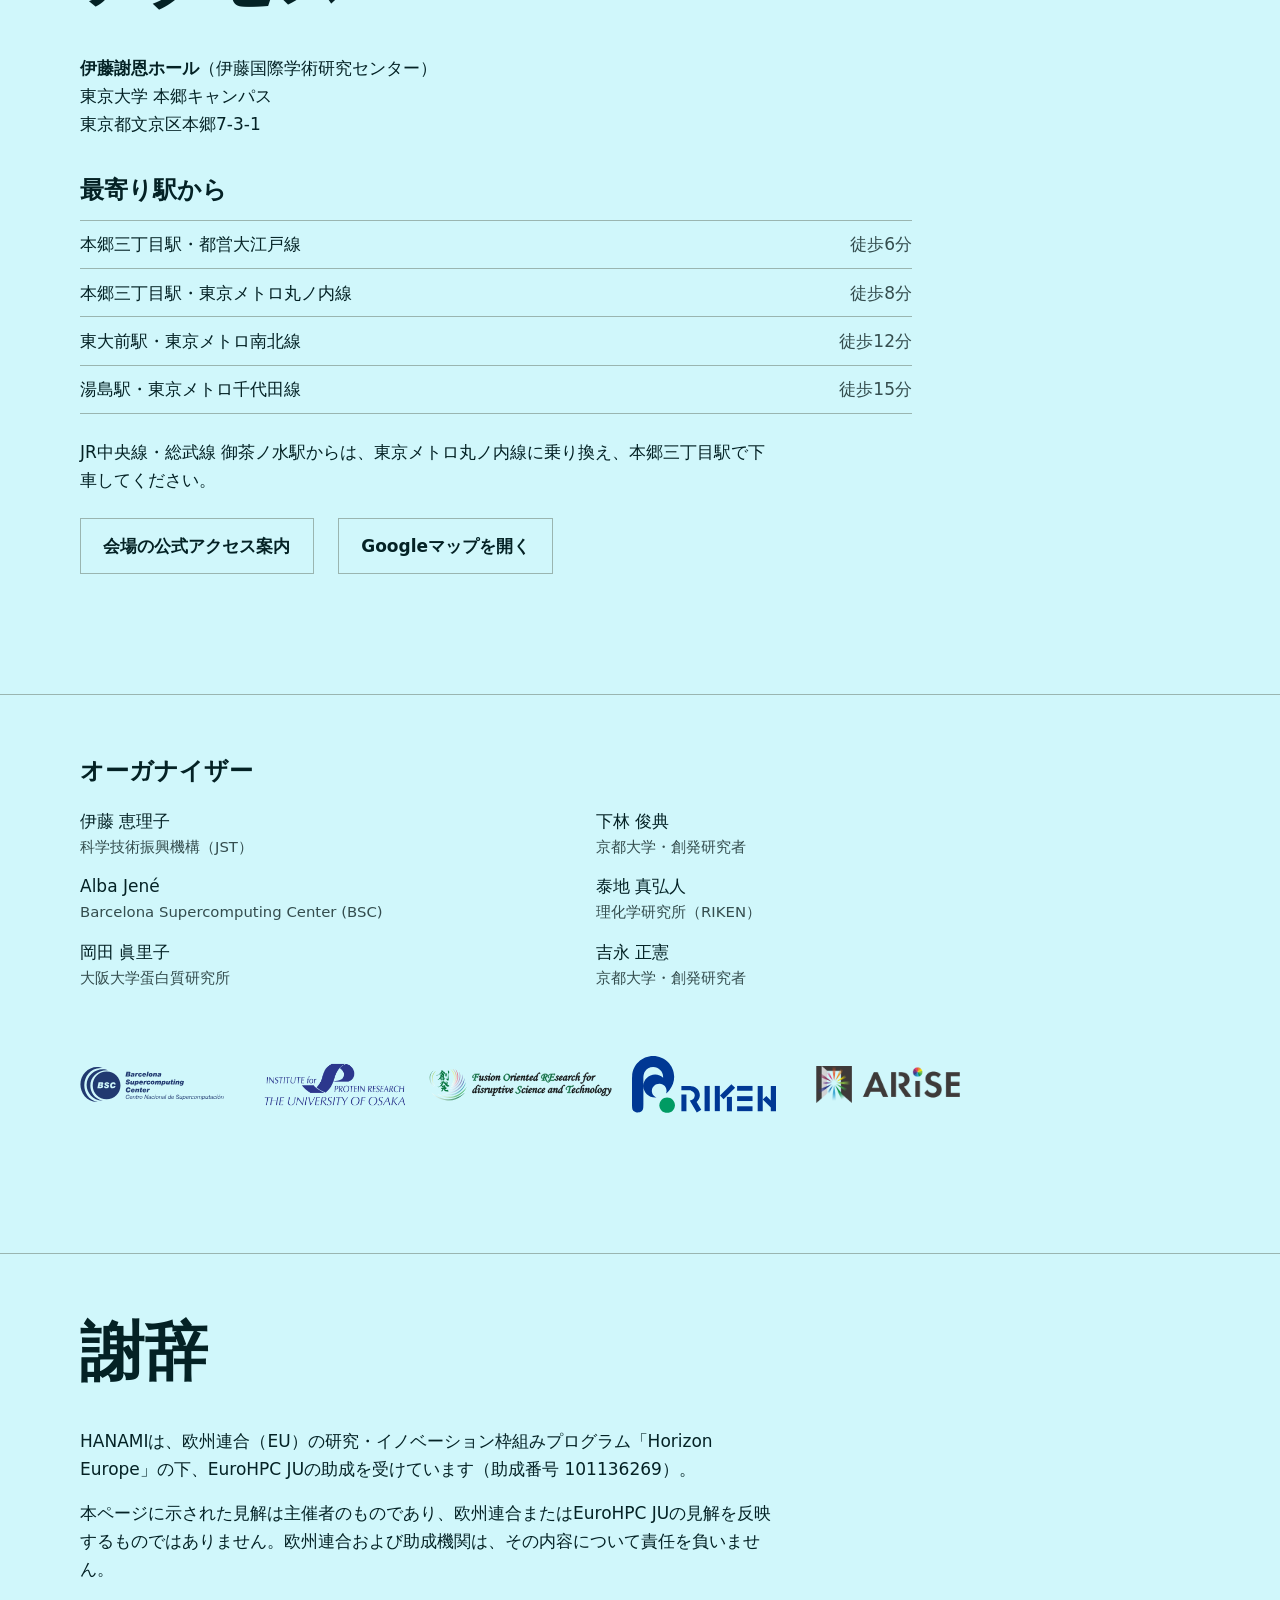
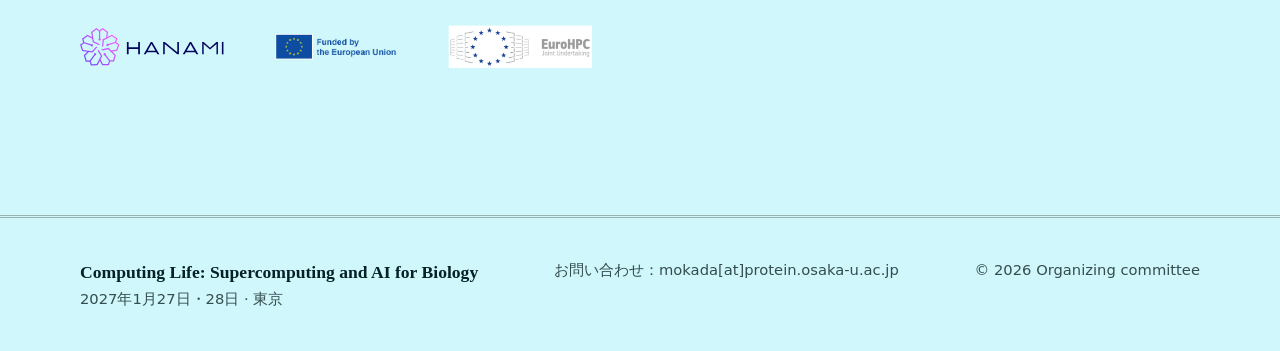
==== commit 270db6b3: "Update Rieko Sakurai's profile" ====
--- a/index-ja.html
+++ b/index-ja.html
@@ -152,7 +152,7 @@
             <div class="person__details"><span class="person__name"><a href="https://kamimoto.digital" rel="noopener noreferrer">神元 健児</a></span><span class="person__role"><b>大阪大学 微生物病研究所 環境応答部門</b><br>教授</span></div>
           </li>
           <li class="person">
-            <span class="person__photo person__photo--fallback" aria-hidden="true">RS</span>
+            <img class="person__photo" src="assets/images/speakers/portraits-final/rieko-sakurai.png" alt="櫻井 利恵子" width="320" height="320" loading="lazy" decoding="async">
             <div class="person__details"><span class="person__name"><a href="https://researchmap.jp/re9h5tgus" rel="noopener noreferrer">櫻井 利恵子</a></span><span class="person__role"><b>理化学研究所 革新知能統合研究センター 遺伝統計学チーム</b><br>研究員</span></div>
           </li>
           <li class="person">
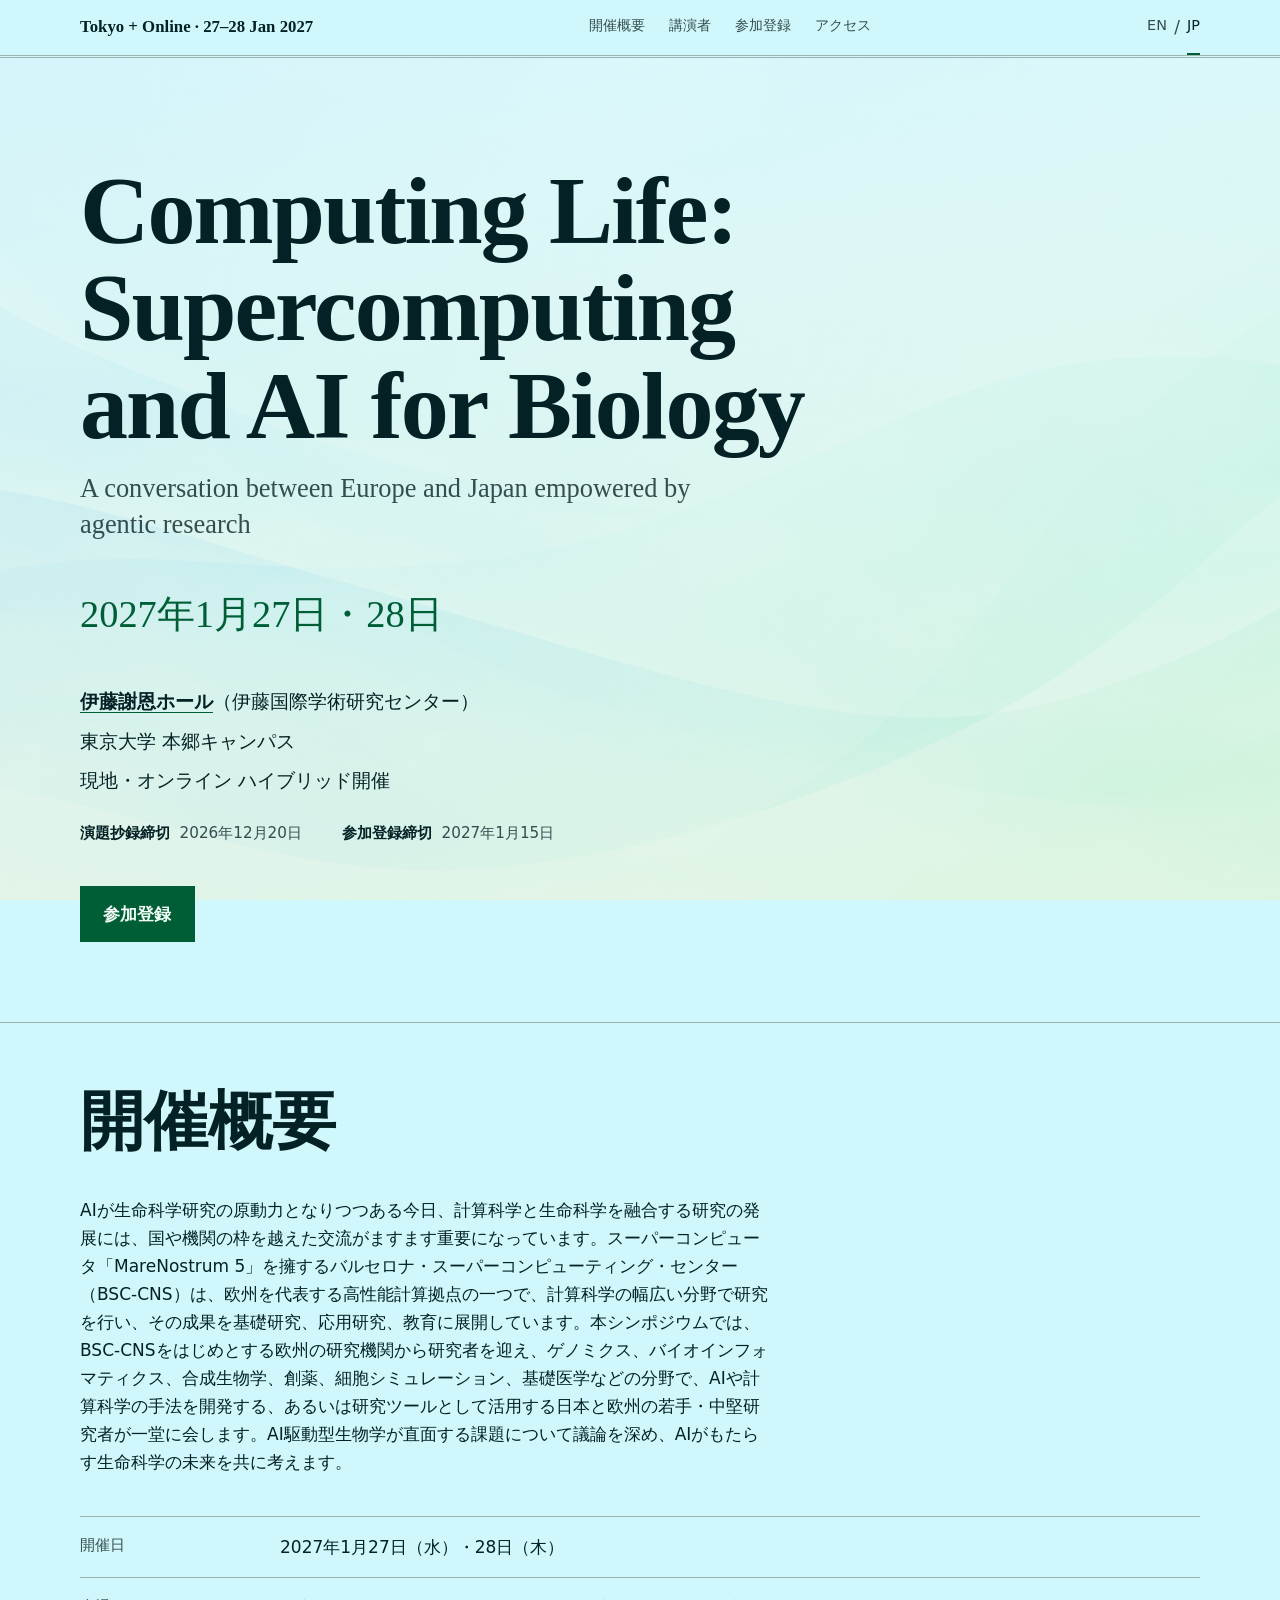
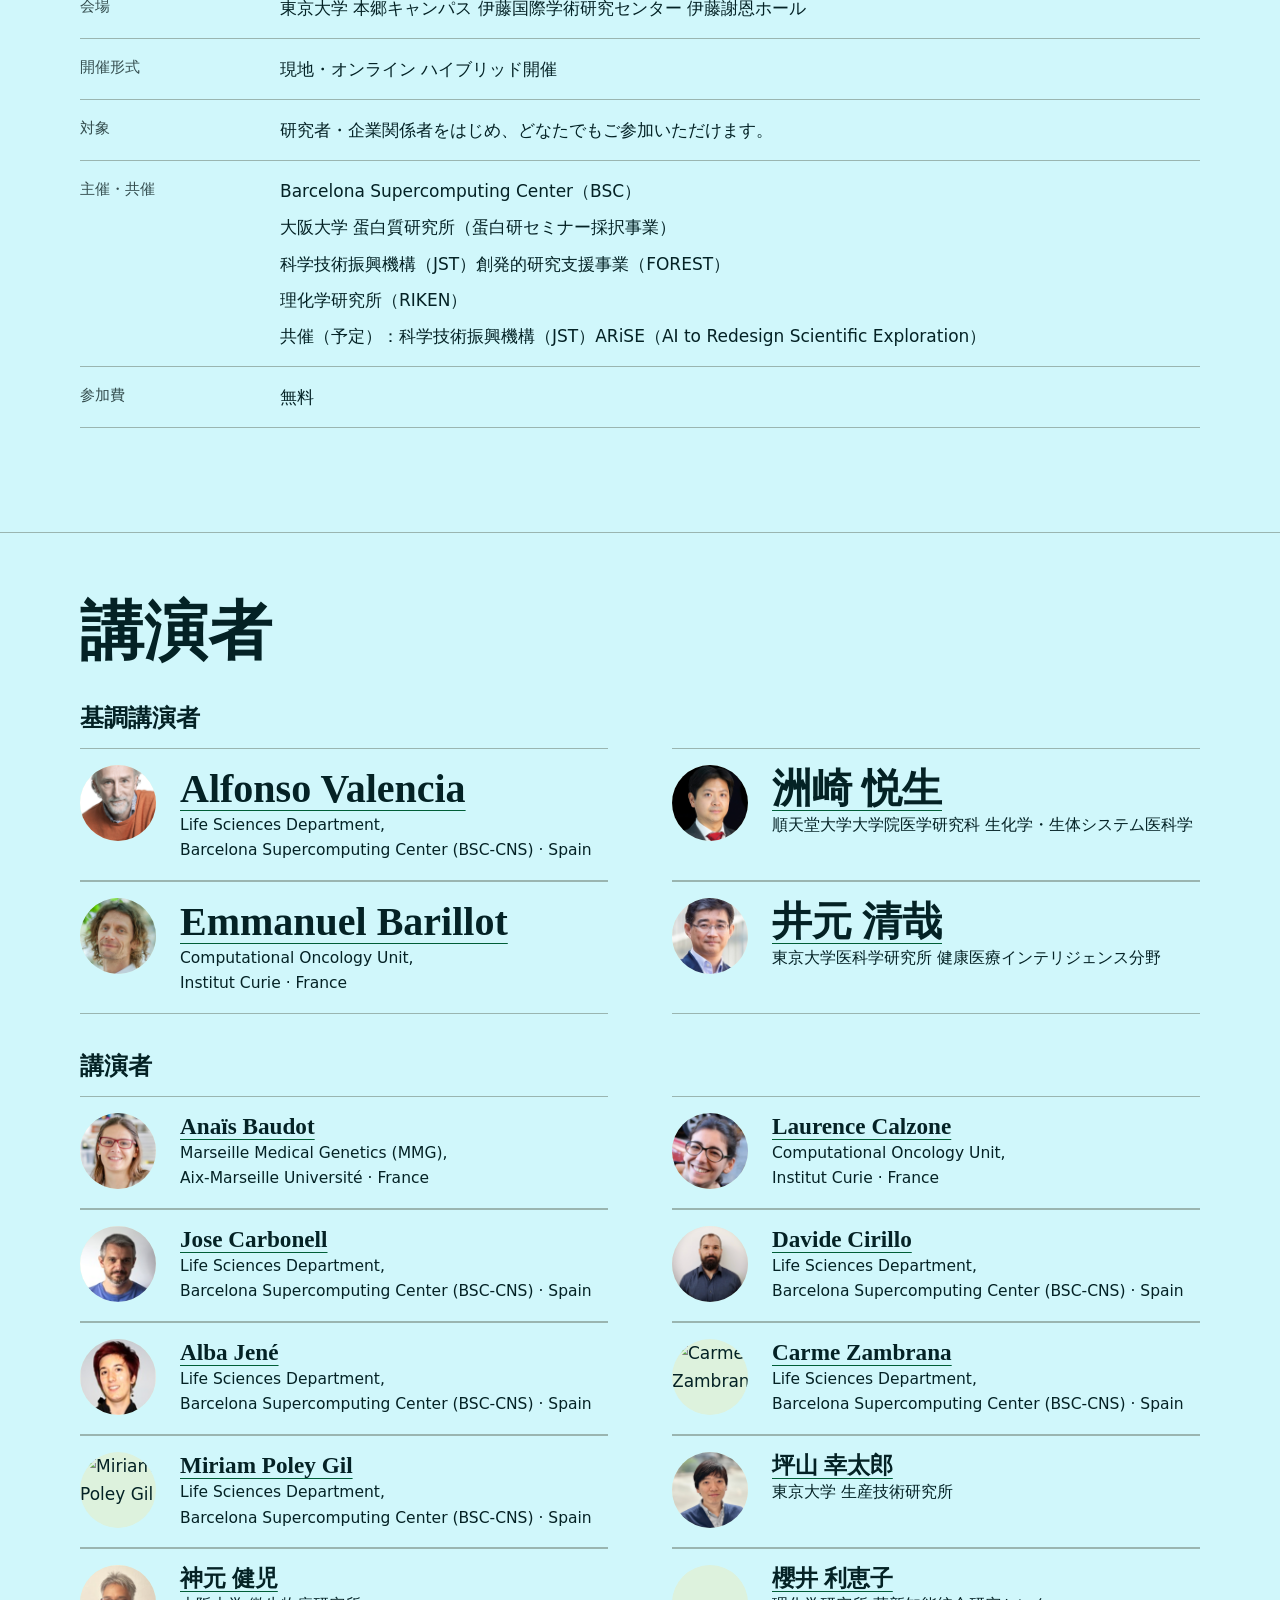
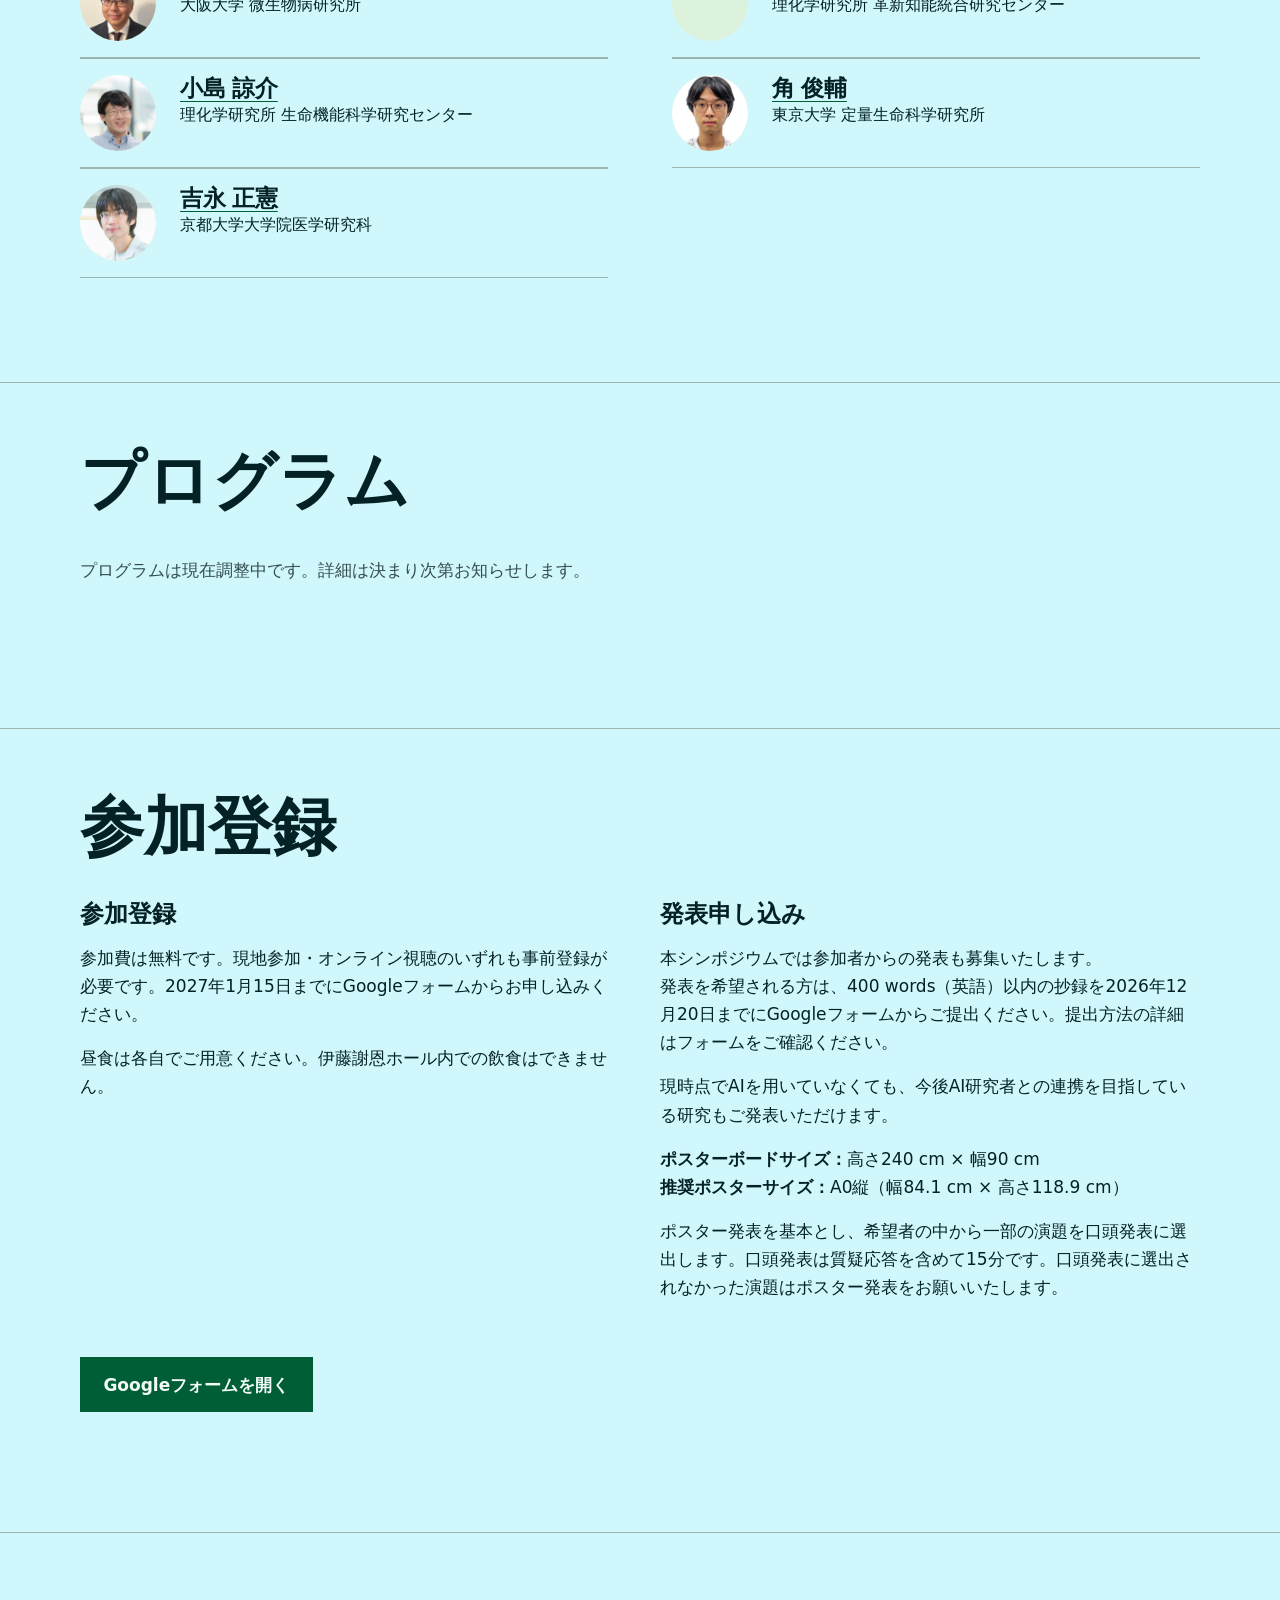
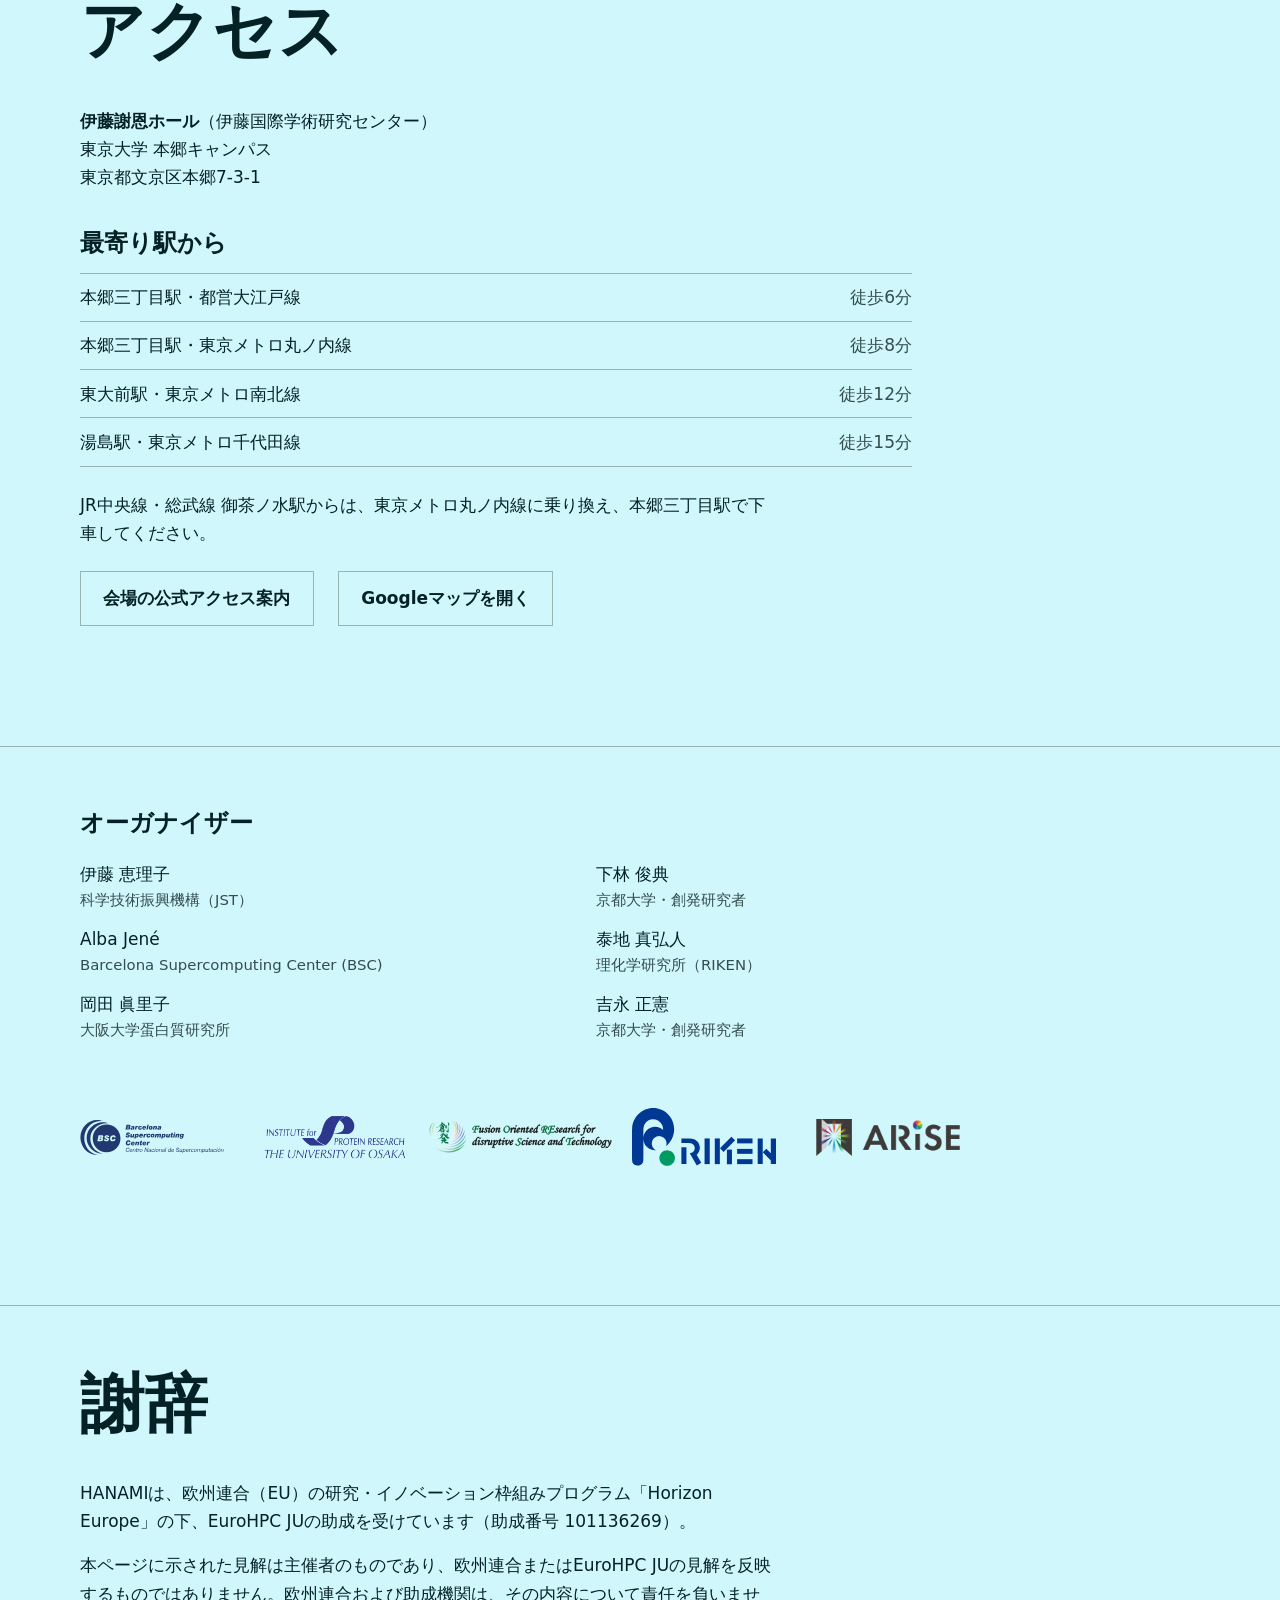
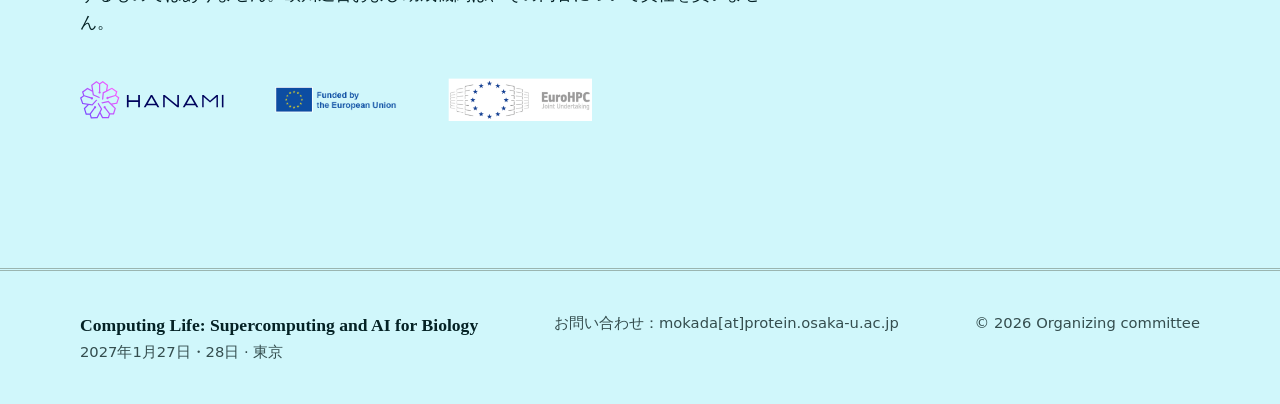
==== commit 97aadbcc: "Update statements" ====
--- a/index-ja.html
+++ b/index-ja.html
@@ -99,74 +99,80 @@
 
         <h3>基調講演者</h3>
         <ul class="people people--key">
+      <li class="person">
+          <img class="person__photo" src="assets/images/speakers/portraits-final/alfonso-valencia.png" alt="Alfonso Valencia" width="320" height="320" loading="lazy" decoding="async">
+          <div class="person__details">
+          <a class="person__name" href="https://www.bsc.es/valencia-alfonso" target="_blank" rel="noopener">Alfonso Valencia</a>
+          <span class="person__role"><b>Life Sciences Department,<br>Barcelona Supercomputing Center (BSC-CNS) · Spain</b></span>
+          </div>
+      </li>
+      <li class="person">
+          <img class="person__photo" src="assets/images/speakers/portraits-final/etsuo-susaki.png" alt="洲崎 悦生" width="320" height="320" loading="lazy" decoding="async">
+          <div class="person__details"><a class="person__name" href="https://www.dbsb.science" target="_blank" rel="noopener">洲崎 悦生</a><span class="person__role"><b>順天堂大学大学院医学研究科 生化学・生体システム医科学</b></span></div>
+      </li>
+      <li class="person">
+          <img class="person__photo" src="assets/images/speakers/portraits-final/emmanuel-barillot.png" alt="Emmanuel Barillot" width="320" height="320" loading="lazy" decoding="async">
+          <div class="person__details"><a class="person__name" href="https://institut-curie.org/person/emmanuel-barillot" target="_blank" rel="noopener">Emmanuel Barillot</a><span class="person__role"><b>Computational Oncology Unit,<br>Institut Curie · France</b></span></div>
+      </li>
           <li class="person">
-            <img class="person__photo" src="assets/images/speakers/portraits-final/alfonso-valencia.png" alt="Alfonso Valencia" width="320" height="320" loading="lazy" decoding="async">
-            <div class="person__details"><span class="person__name">Alfonso Valencia</span><span class="person__role"><b>Barcelona Supercomputing Center (BSC) · Spain</b><br>Director, Life Sciences Department</span></div>
-          </li>
-          <li class="person">
-            <img class="person__photo" src="assets/images/speakers/portraits-final/etsuo-susaki.png" alt="洲崎 悦生" width="320" height="320" loading="lazy" decoding="async">
-            <div class="person__details"><span class="person__name">洲崎 悦生</span><span class="person__role"><b>順天堂大学大学院医学研究科 生化学・生体システム医科学（医学部生化学第二講座）</b><br>主任教授</span></div>
-          </li>
-          <li class="person">
-            <img class="person__photo" src="assets/images/speakers/portraits-final/emmanuel-barillot.png" alt="Emmanuel Barillot" width="320" height="320" loading="lazy" decoding="async">
-            <div class="person__details"><span class="person__name">Emmanuel Barillot <span class="tbc">TBC</span></span><span class="person__role"><b>Institut Curie · France</b><br>Director</span></div>
-          </li>
-          <li class="person">
-            <img class="person__photo" src="assets/images/speakers/portraits-final/seiya-imoto.png" alt="井元 清哉" width="320" height="320" loading="lazy" decoding="async">
-            <div class="person__details"><span class="person__name">井元 清哉</span><span class="person__role"><b>東京大学医科学研究所 健康医療インテリジェンス分野</b><br>教授</span></div>
+          <img class="person__photo" src="assets/images/speakers/portraits-final/seiya-imoto.png" alt="井元 清哉" width="320" height="320" loading="lazy" decoding="async">
+          <div class="person__details"><a class="person__name" href="https://hmi-genome-seq.com" target="_blank" rel="noopener">井元 清哉</a><span class="person__role"><b>東京大学医科学研究所 健康医療インテリジェンス分野</b></span></div>
           </li>
         </ul>
 
         <h3>講演者</h3>
         <ul class="people">
-          <li class="person">
-            <img class="person__photo" src="assets/images/speakers/portraits-final/anais-baudot.png" alt="Anaïs Baudot" width="320" height="320" loading="lazy" decoding="async">
-            <div class="person__details"><span class="person__name">Anaïs Baudot</span><span class="person__role"><b>MMG, Marseille Medical Genetics · France</b><br>Researcher</span></div>
-          </li>
-          <li class="person">
-            <img class="person__photo" src="assets/images/speakers/portraits-final/laurence-calzone.png" alt="Laurence Calzone" width="320" height="320" loading="lazy" decoding="async">
-            <div class="person__details"><span class="person__name">Laurence Calzone</span><span class="person__role"><b>Institut Curie · France</b><br>Research engineer</span></div>
-          </li>
-          <li class="person">
-            <img class="person__photo" src="assets/images/speakers/portraits-final/jose-carbonell.png" alt="Jose Carbonell" width="320" height="320" loading="lazy" decoding="async">
-            <div class="person__details"><span class="person__name">Jose Carbonell</span><span class="person__role"><b>Barcelona Supercomputing Center (BSC) · Spain</b><br>Established Researcher</span></div>
-          </li>
-          <li class="person">
-            <img class="person__photo" src="assets/images/speakers/portraits-final/davide-cirillo.png" alt="Davide Cirillo" width="320" height="320" loading="lazy" decoding="async">
-            <div class="person__details"><span class="person__name">Davide Cirillo</span><span class="person__role"><b>Barcelona Supercomputing Center (BSC) · Spain</b><br>Leading Researcher</span></div>
-          </li>
-           <li class="person">
-            <img class="person__photo" src="assets/images/speakers/portraits-final/alba-jene.png" alt="Alba Jené" width="320" height="320" loading="lazy" decoding="async">
-            <div class="person__details"><span class="person__name">Alba Jené</span><span class="person__role"><b>Barcelona Supercomputing Center (BSC) · Spain</b><br>Scientific Coordinator</span></div>
-          </li>
-          <li class="person">
-            <img class="person__photo" src="assets/images/speakers/portraits-final/miguel-vazquez.png" alt="Miguel Vázquez" width="320" height="320" loading="lazy" decoding="async">
-            <div class="person__details"><span class="person__name">Miguel Vázquez</span><span class="person__role"><b>Barcelona Supercomputing Center (BSC) · Spain</b><br>Group Leader</span></div>
-          </li>
-          <li class="person">
-            <img class="person__photo" src="assets/images/speakers/portraits-final/kotaro-tsuboyama.png" alt="坪山 幸太郎" width="320" height="320" loading="lazy" decoding="async">
-            <div class="person__details"><span class="person__name"><a href="https://www.tsubolab.org" rel="noopener noreferrer">坪山 幸太郎</a></span><span class="person__role"><b>東京大学 生産技術研究所 生体分子設計工学分野</b><br>講師</span></div>
-          </li>
-          <li class="person">
-            <img class="person__photo" src="assets/images/speakers/portraits-final/kenji-kamimoto.png" alt="神元 健児" width="320" height="320" loading="lazy" decoding="async">
-            <div class="person__details"><span class="person__name"><a href="https://kamimoto.digital" rel="noopener noreferrer">神元 健児</a></span><span class="person__role"><b>大阪大学 微生物病研究所 環境応答部門</b><br>教授</span></div>
-          </li>
-          <li class="person">
-            <img class="person__photo" src="assets/images/speakers/portraits-final/rieko-sakurai.png" alt="櫻井 利恵子" width="320" height="320" loading="lazy" decoding="async">
-            <div class="person__details"><span class="person__name"><a href="https://researchmap.jp/re9h5tgus" rel="noopener noreferrer">櫻井 利恵子</a></span><span class="person__role"><b>理化学研究所 革新知能統合研究センター 遺伝統計学チーム</b><br>研究員</span></div>
-          </li>
-          <li class="person">
-            <img class="person__photo" src="assets/images/speakers/portraits-final/ryosuke-kojima.png" alt="小島 諒介" width="320" height="320" loading="lazy" decoding="async">
-            <div class="person__details"><span class="person__name"><a href="https://www.bdr.riken.jp/en/research/labs/kojima-r/index.html" rel="noopener noreferrer">小島 諒介</a></span><span class="person__role"><b>理化学研究所 生命機能科学研究センター マルチモーダルAI基盤技術研究チーム</b><br>チームディレクター</span></div>
-          </li>
-          <li class="person">
-            <img class="person__photo" src="assets/images/speakers/portraits-final/shunsuke-sumi.png" alt="角 俊輔" width="320" height="320" loading="lazy" decoding="async">
-            <div class="person__details"><span class="person__name"><a href="https://researchmap.jp/shunsukesumi" rel="noopener noreferrer">角 俊輔</a></span><span class="person__role"><b>東京大学 定量生命科学研究所 RNP生命工学研究分野</b><br>特任助教</span></div>
-          </li>
-          <li class="person">
-            <img class="person__photo" src="assets/images/speakers/portraits-final/masanori-yoshinaga.png" alt="吉永 正憲" width="320" height="320" loading="lazy" decoding="async">
-            <div class="person__details"><span class="person__name"><a href="https://researchmap.jp/m_yoshi" rel="noopener noreferrer">吉永 正憲</a></span><span class="person__role"><b>京都大学大学院医学研究科 医化学分野</b><br>助教</span></div>
-          </li>
+      <li class="person">
+        <img class="person__photo" src="assets/images/speakers/portraits-final/anais-baudot.png" alt="Anaïs Baudot" width="320" height="320" loading="lazy" decoding="async">
+        <div class="person__details"><a class="person__name" href="https://mmg.univ-amu.fr/en/teams/baudot-anais" target="_blank" rel="noopener">Anaïs Baudot</a><span class="person__role"><b>Marseille Medical Genetics (MMG),<br>Aix-Marseille Université · France</b></span></div>
+     </li>
+    <li class="person">
+        <img class="person__photo" src="assets/images/speakers/portraits-final/laurence-calzone.png" alt="Laurence Calzone" width="320" height="320" loading="lazy" decoding="async">
+        <div class="person__details"><a class="person__name" href="https://institut-curie.org/person/laurence-calzone" target="_blank" rel="noopener">Laurence Calzone</a><span class="person__role"><b>Computational Oncology Unit,<br>Institut Curie · France</b><br></span></div>
+    </li>
+    <li class="person">
+        <img class="person__photo" src="assets/images/speakers/portraits-final/jose-carbonell.png" alt="Jose Carbonell" width="320" height="320" loading="lazy" decoding="async">
+        <div class="person__details"><a class="person__name" href="https://www.bsc.es/carbonell-caballero-jose" target="_blank" rel="noopener">Jose Carbonell</a><span class="person__role"><b>Life Sciences Department,<br>Barcelona Supercomputing Center (BSC-CNS) · Spain</b></span></div>
+    </li>
+    <li class="person">
+        <img class="person__photo" src="assets/images/speakers/portraits-final/davide-cirillo.png" alt="Davide Cirillo" width="320" height="320" loading="lazy" decoding="async">
+        <div class="person__details"><a class="person__name" href="https://www.bsc.es/cirillo-davide" target="_blank" rel="noopener">Davide Cirillo</a><span class="person__role"><b>Life Sciences Department,<br>Barcelona Supercomputing Center (BSC-CNS) · Spain</b></span></div>
+        <li class="person">
+        <img class="person__photo" src="assets/images/speakers/portraits-final/alba-jene.png" alt="Alba Jené" width="320" height="320" loading="lazy" decoding="async">
+        <div class="person__details"><a class="person__name" href="https://www.bsc.es/jene-alba" target="_blank" rel="noopener">Alba Jené</a><span class="person__role"><b>Life Sciences Department,<br>Barcelona Supercomputing Center (BSC-CNS) · Spain</b></span></div>
+    </li>
+    <li class="person">
+          <img class="person__photo" src="assets/images/speakers/portraits-final/carme-zambrana.jpeg" alt="Carme Zambrana" width="320" height="320" loading="lazy" decoding="async">
+        <div class="person__details"><a class="person__name" href="https://www.bsc.es/zambrana-carme" target="_blank" rel="noopener">Carme Zambrana</a><span class="person__role"><b>Life Sciences Department,<br>Barcelona Supercomputing Center (BSC-CNS) · Spain</b></span></div>
+    </li>
+    <li class="person">
+        <img class="person__photo" src="assets/images/speakers/portraits-final/mpoley.jpeg" alt="Miriam Poley Gil" width="320" height="320" loading="lazy" decoding="async">
+        <div class="person__details"><a class="person__name" href="https://www.bsc.es/poley-gil-miriam" target="_blank" rel="noopener">Miriam Poley Gil</a><span class="person__role"><b>Life Sciences Department,<br>Barcelona Supercomputing Center (BSC-CNS) · Spain</b></span></div>
+    </li>
+    <li class="person">
+        <img class="person__photo" src="assets/images/speakers/portraits-final/kotaro-tsuboyama.png" alt="坪山 幸太郎" width="320" height="320" loading="lazy" decoding="async">
+        <div class="person__details"><a class="person__name" href="https://www.tsubolab.org" target="_blank" rel="noopener">坪山 幸太郎</a><span class="person__role"><b>東京大学 生産技術研究所</b></span></div>
+    </li>
+    <li class="person">
+        <img class="person__photo" src="assets/images/speakers/portraits-final/kenji-kamimoto.png" alt="神元 健児" width="320" height="320" loading="lazy" decoding="async">
+        <div class="person__details"><a class="person__name" href="https://kamimoto.digital" target="_blank" rel="noopener">神元 健児</a><span class="person__role"><b>大阪大学 微生物病研究所</b></span></div>
+        </li>
+    <li class="person">
+        <img class="person__photo" src="assets/images/speakers/portraits-final/rieko-sakurai.png" alt="櫻井 利恵子" width="320" height="320" loading="lazy" decoding="async">
+        <div class="person__details"><a class="person__name" href="https://researchmap.jp/re9h5tgus" target="_blank" rel="noopener">櫻井 利恵子</a><span class="person__role"><b>理化学研究所 革新知能統合研究センター</b></span></div>
+    </li>
+    <li class="person">
+        <img class="person__photo" src="assets/images/speakers/portraits-final/ryosuke-kojima.png" alt="小島 諒介" width="320" height="320" loading="lazy" decoding="async">
+        <div class="person__details"><a class="person__name" href="https://www.bdr.riken.jp/en/research/labs/kojima-r/index.html" target="_blank" rel="noopener">小島 諒介</a><span class="person__role"><b>理化学研究所 生命機能科学研究センター</b></span></div>
+    </li>
+    <li class="person">
+        <img class="person__photo" src="assets/images/speakers/portraits-final/shunsuke-sumi.png" alt="角 俊輔" width="320" height="320" loading="lazy" decoding="async">
+        <div class="person__details"><a class="person__name" href="https://researchmap.jp/shunsukesumi" target="_blank" rel="noopener">角 俊輔</a><span class="person__role"><b>東京大学 定量生命科学研究所</b></span></div>
+    </li>
+    <li class="person">
+        <img class="person__photo" src="assets/images/speakers/portraits-final/masanori-yoshinaga.png" alt="吉永 正憲" width="320" height="320" loading="lazy" decoding="async">
+        <div class="person__details"><a class="person__name" href="https://researchmap.jp/m_yoshi" target="_blank" rel="noopener">吉永 正憲</a><span class="person__role"><b>京都大学大学院医学研究科</b></span></div>
+    </li>
         </ul>
       </div>
     </section>
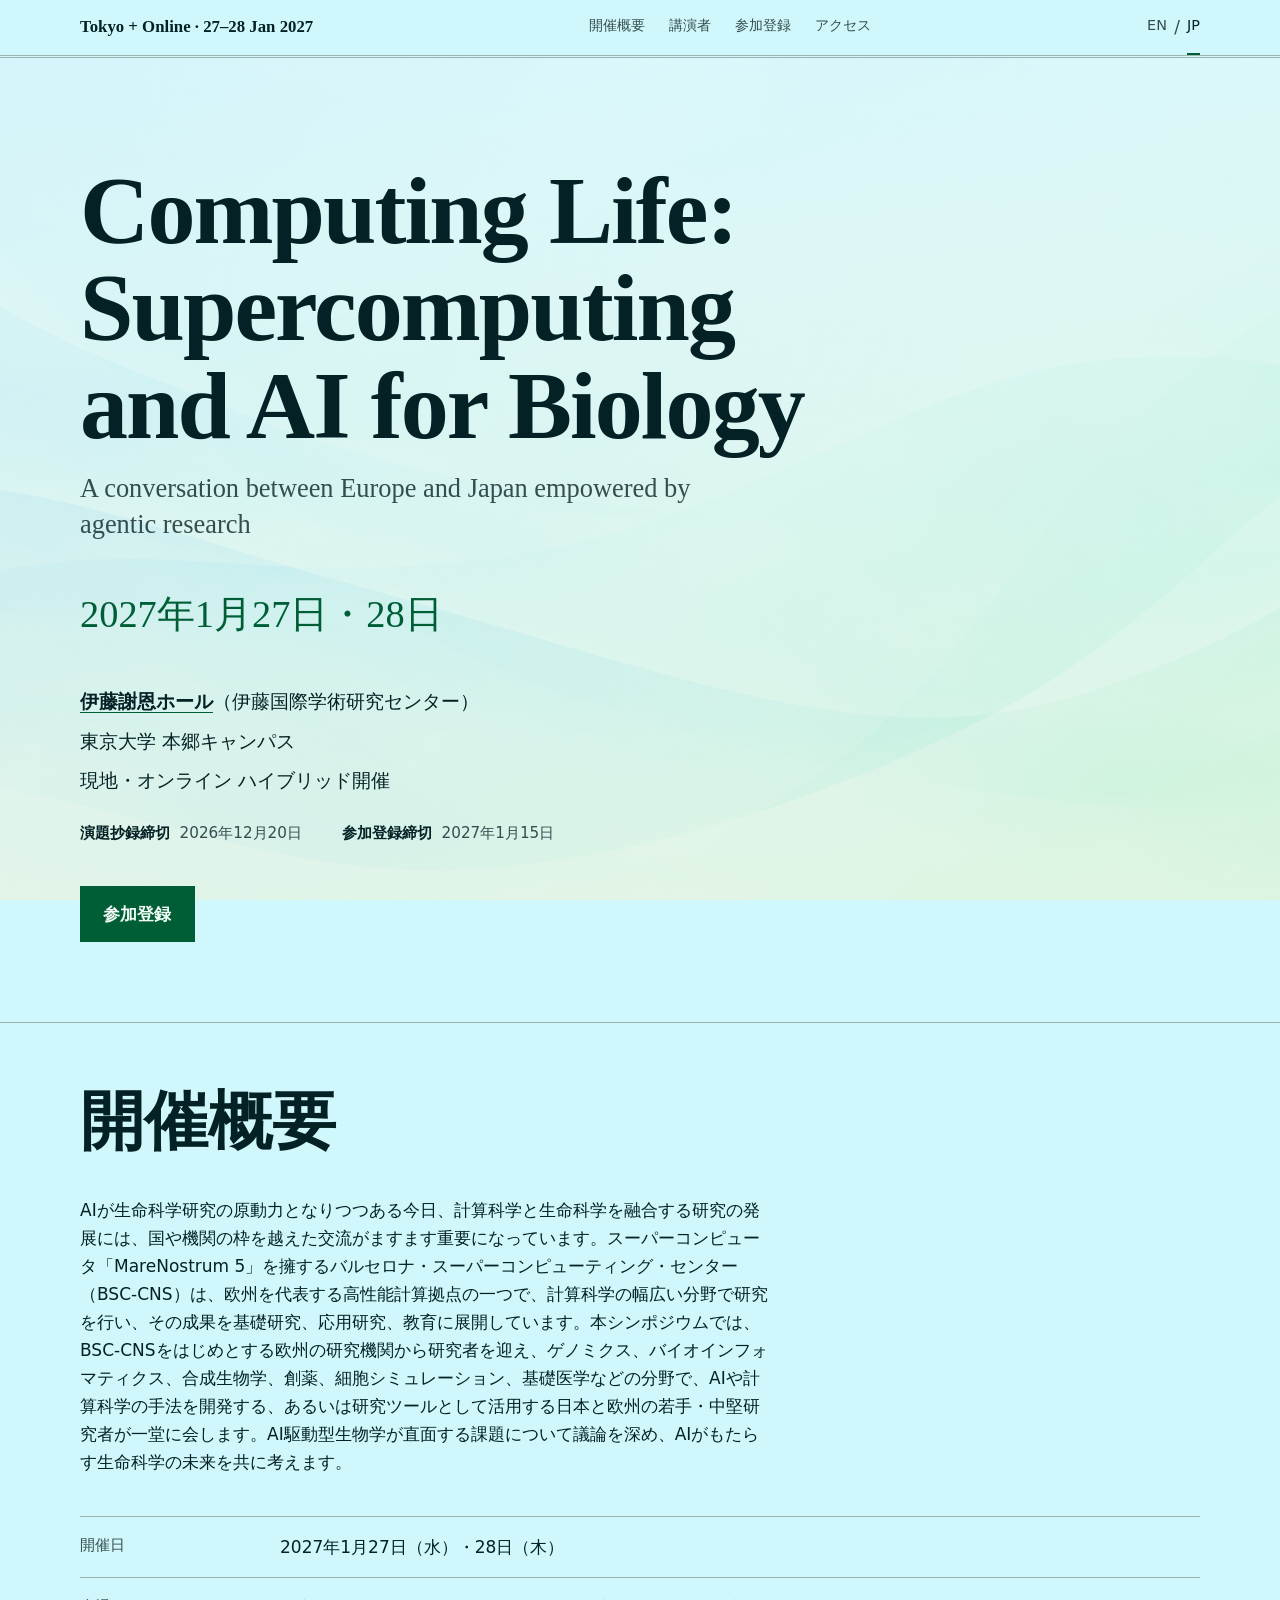
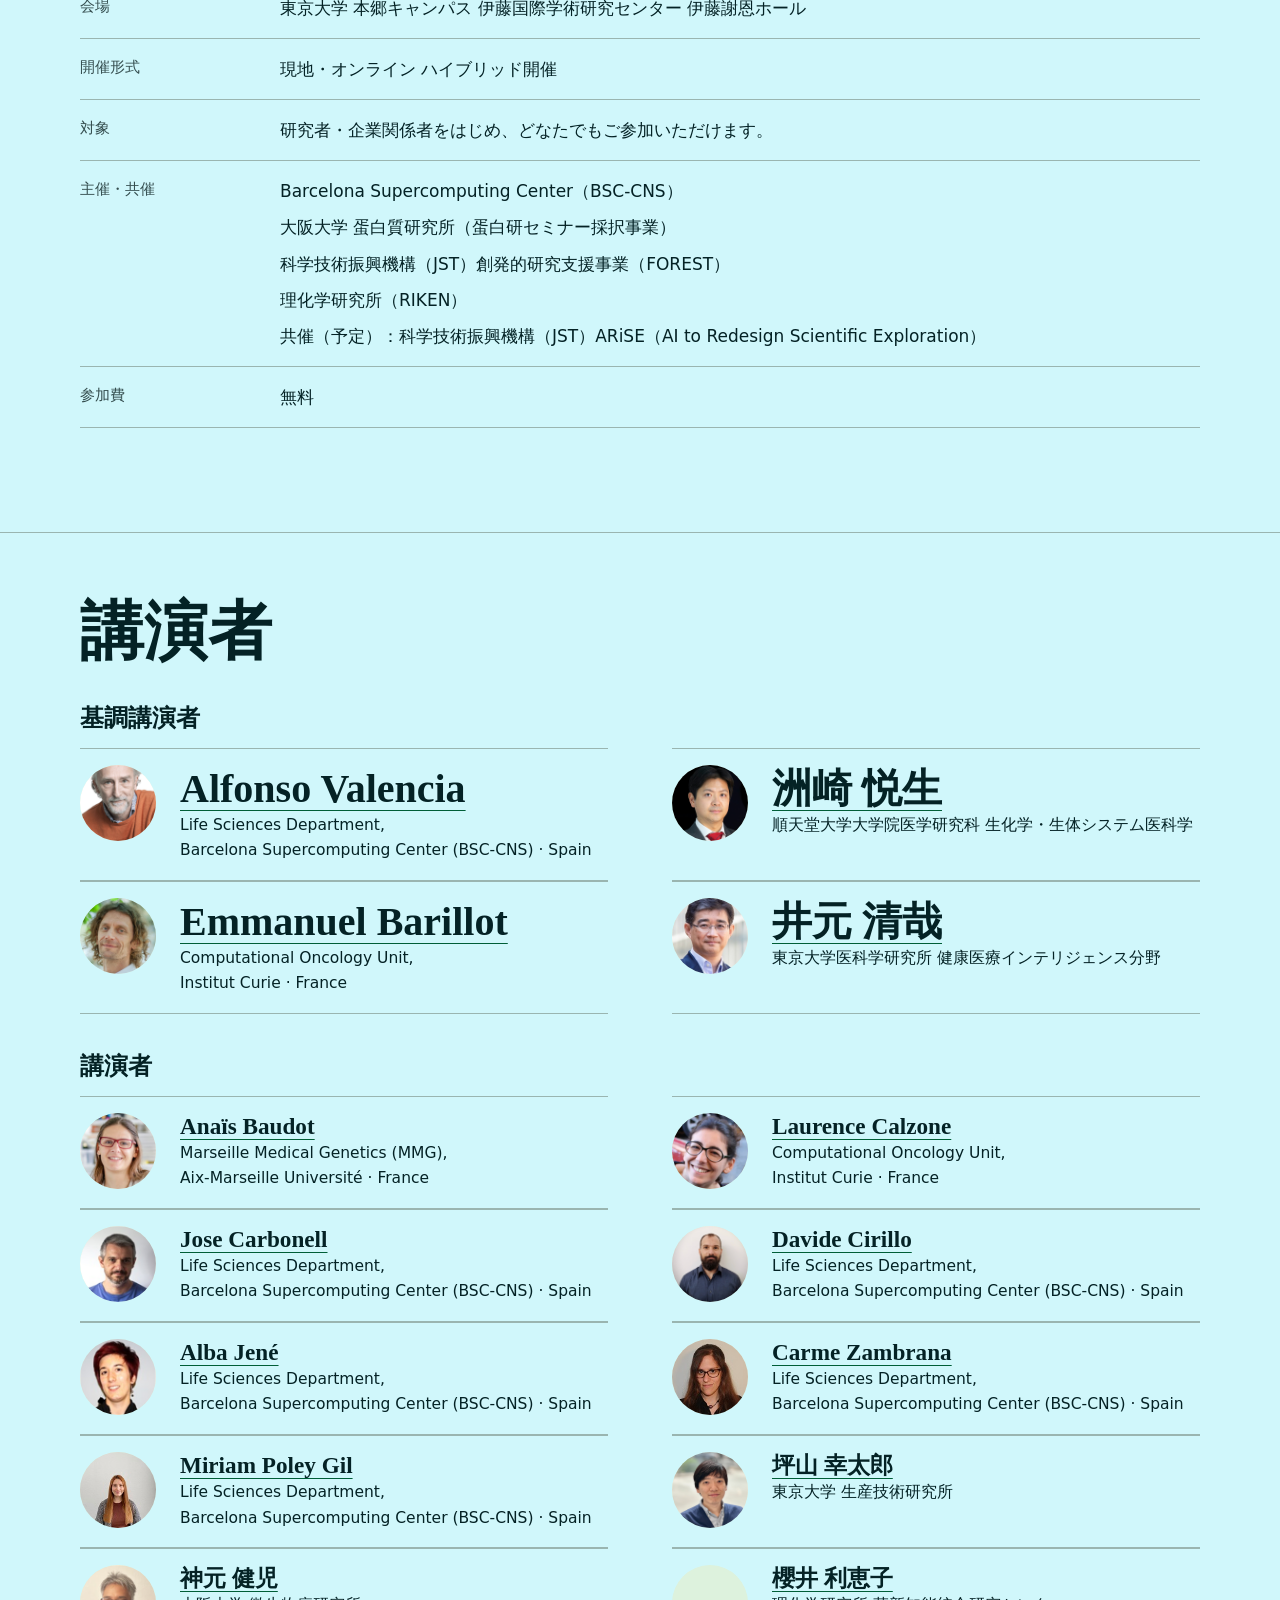
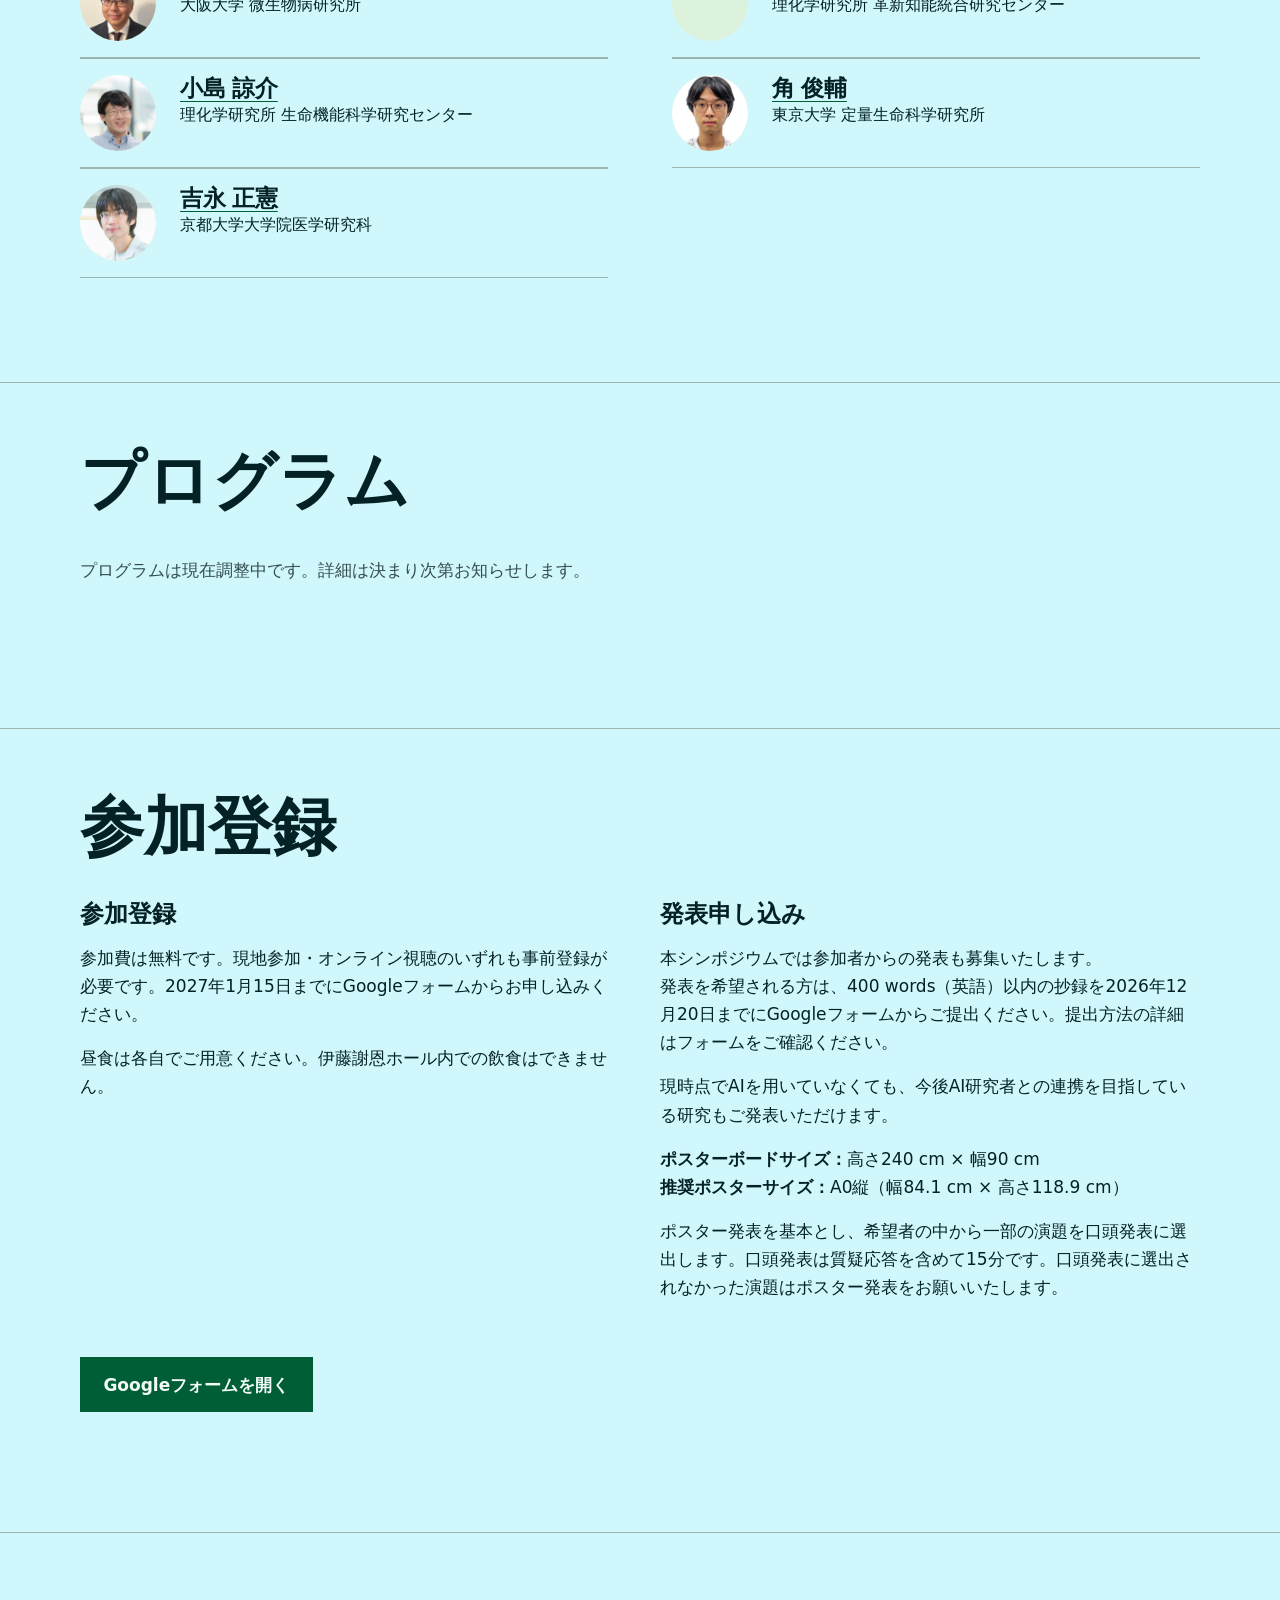
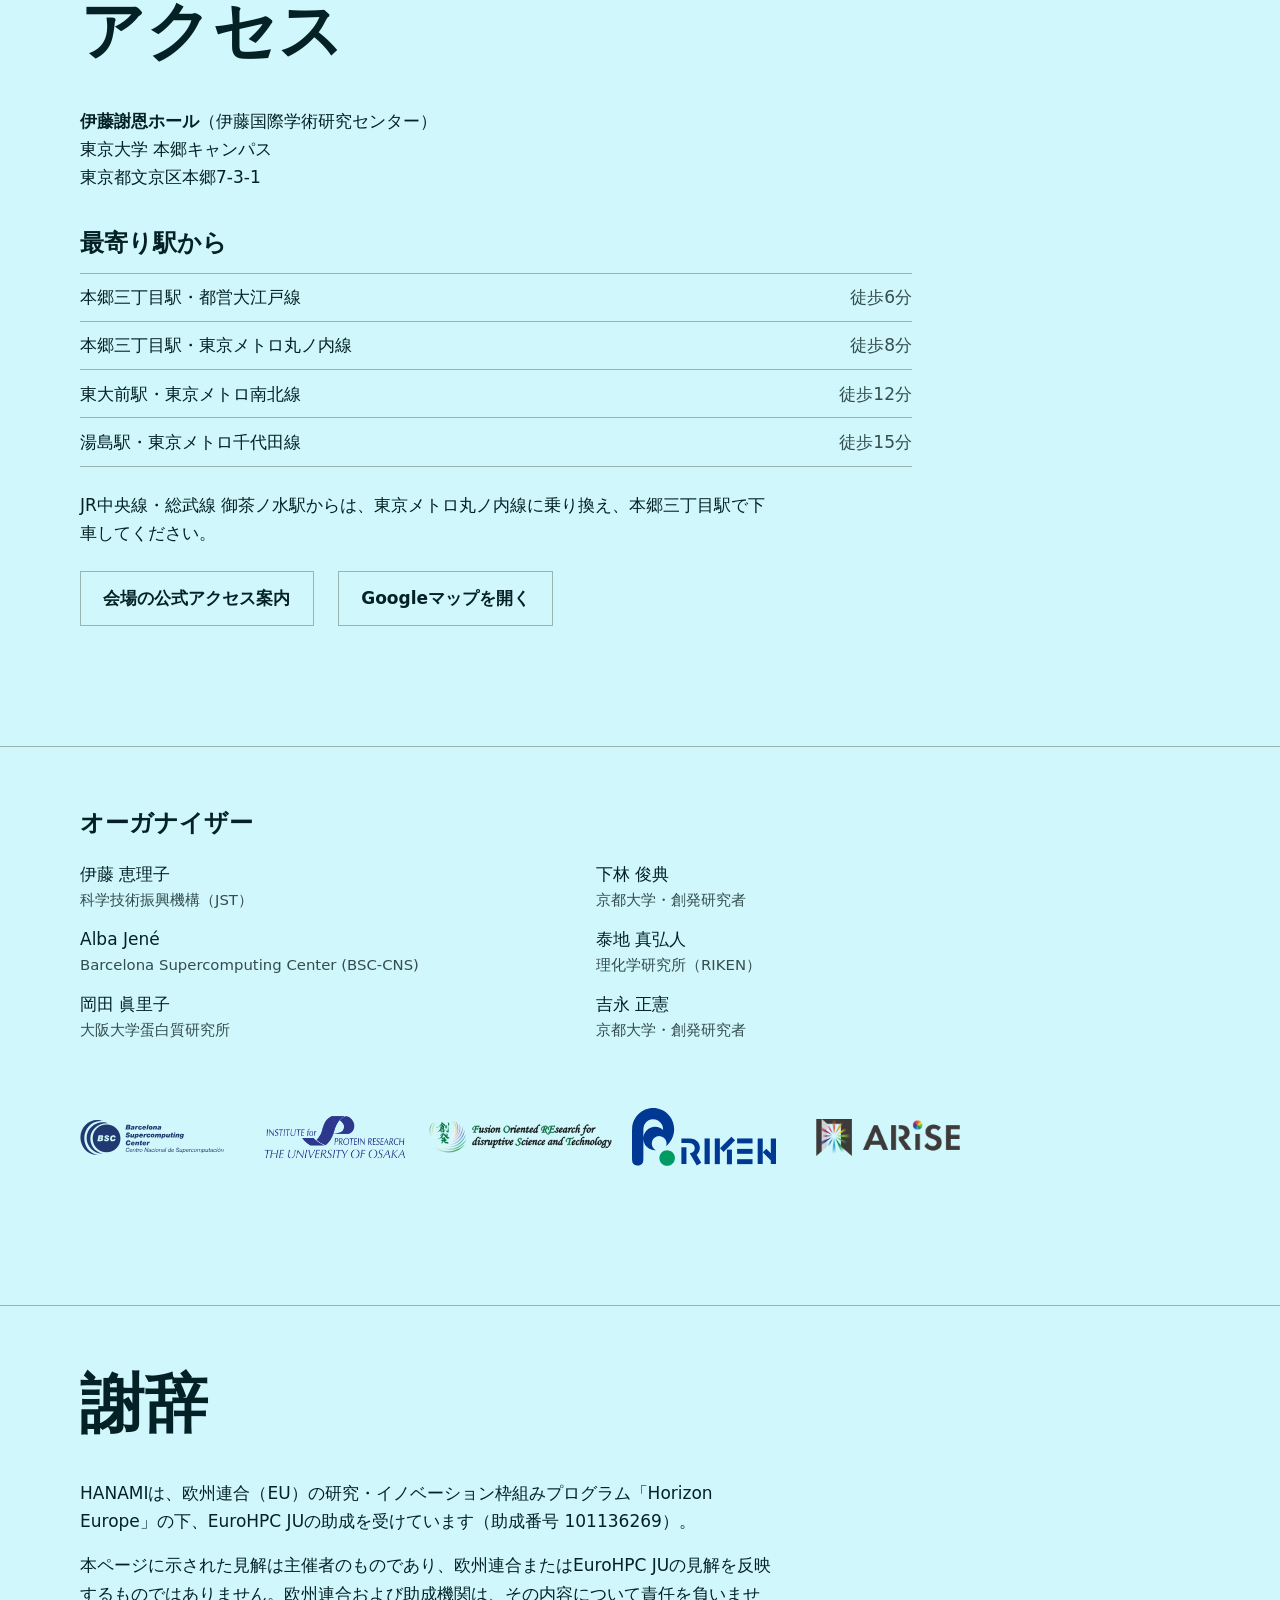
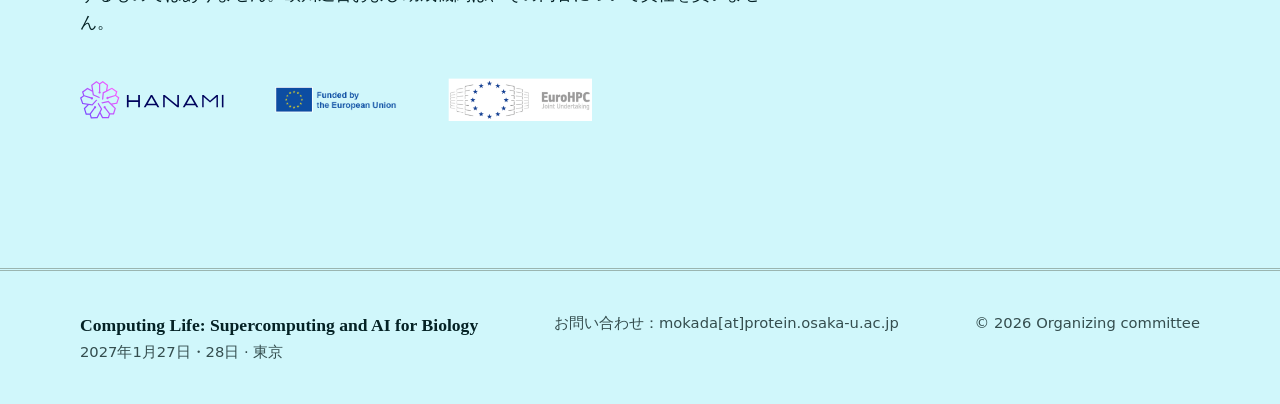
==== commit 7b9c6d72: "Update statements" ====
--- a/index-ja.html
+++ b/index-ja.html
@@ -77,7 +77,7 @@
             <dt>主催・共催</dt>
             <dd>
               <ul class="org-names">
-                <li>Barcelona Supercomputing Center（BSC）</li>
+                <li>Barcelona Supercomputing Center（BSC-CNS）</li>
                 <li>大阪大学 蛋白質研究所（蛋白研セミナー採択事業）</li>
                 <li>科学技術振興機構（JST）創発的研究支援事業（FOREST）</li>
                 <li>理化学研究所（RIKEN）</li>
@@ -234,14 +234,14 @@
         <h3 id="organizers-h">オーガナイザー</h3>
         <ul class="committee">
           <li>伊藤 恵理子<span>科学技術振興機構（JST）</span></li>
-          <li>Alba Jené<span>Barcelona Supercomputing Center (BSC)</span></li>
+          <li>Alba Jené<span>Barcelona Supercomputing Center (BSC-CNS)</span></li>
           <li>岡田 眞里子<span>大阪大学蛋白質研究所</span></li>
           <li>下林 俊典<span>京都大学・創発研究者</span></li>
           <li>泰地 真弘人<span>理化学研究所（RIKEN）</span></li>
           <li>吉永 正憲<span>京都大学・創発研究者</span></li>
         </ul>
         <ul class="org-logos" aria-label="主催・共催機関のロゴ">
-          <li><a class="org-logo" href="https://www.bsc.es/" aria-label="Barcelona Supercomputing Center（BSC）、主催" rel="noopener noreferrer"><span class="org-logo__image"><img src="assets/images/logos/BSC-blue.svg" alt="Barcelona Supercomputing Center（BSC）"></span></a></li>
+          <li><a class="org-logo" href="https://www.bsc.es/" aria-label="Barcelona Supercomputing Center（BSC-CNS）、主催" rel="noopener noreferrer"><span class="org-logo__image"><img src="assets/images/logos/BSC-blue.svg" alt="Barcelona Supercomputing Center（BSC-CNS）"></span></a></li>
           <li><a class="org-logo" href="https://www.protein.osaka-u.ac.jp/en/" aria-label="大阪大学 蛋白質研究所、主催" rel="noopener noreferrer"><span class="org-logo__image"><img src="assets/images/logos/ipr-osaka-logo.png" alt="大阪大学 蛋白質研究所"></span></a></li>
           <li><a class="org-logo" href="https://www.jst.go.jp/souhatsu/en/" aria-label="JST創発的研究支援事業、主催" rel="noopener noreferrer"><span class="org-logo__image org-logo__image--large"><img src="assets/images/logos/jst-forest-logo.svg" alt="JST FOREST"></span></a></li>
           <li><a class="org-logo" href="https://www.riken.jp/en/" aria-label="理化学研究所、主催" rel="noopener noreferrer"><span class="org-logo__image"><img src="assets/images/logos/riken-logo.svg" alt="RIKEN"></span></a></li>
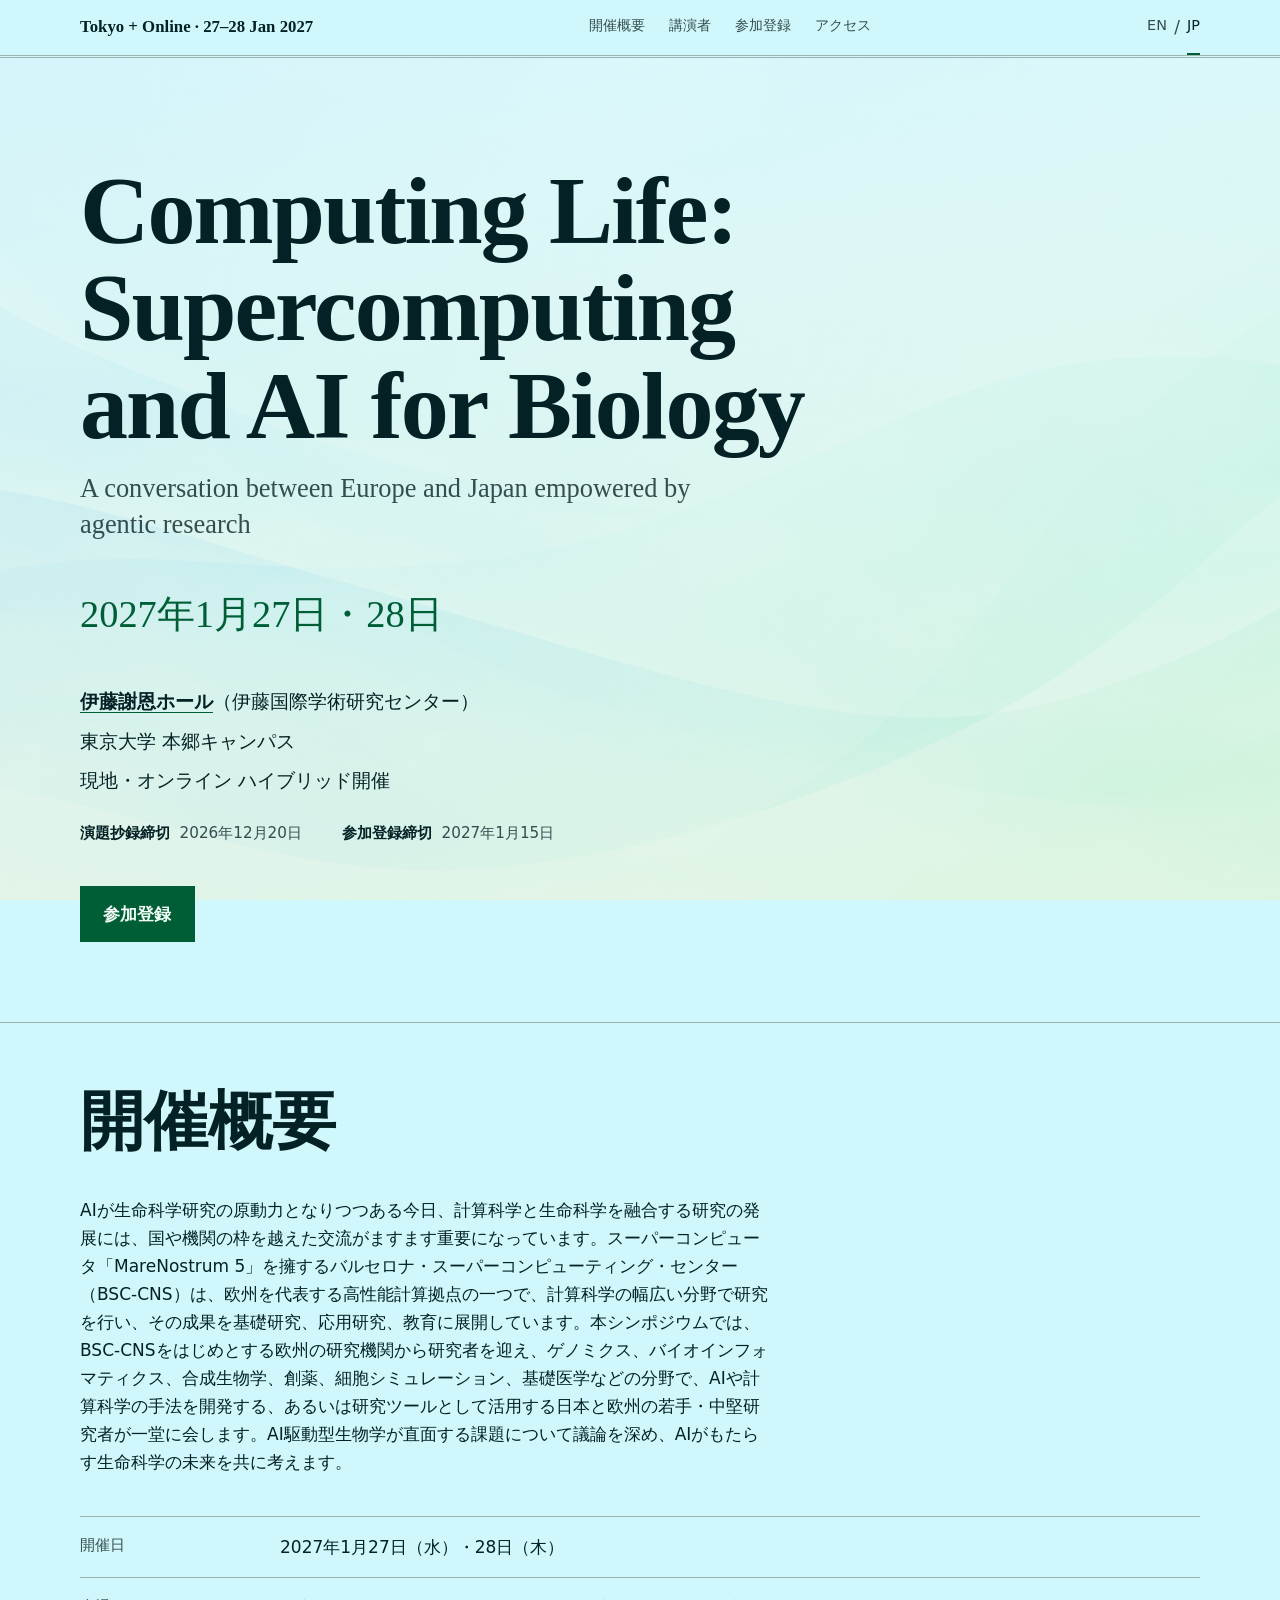
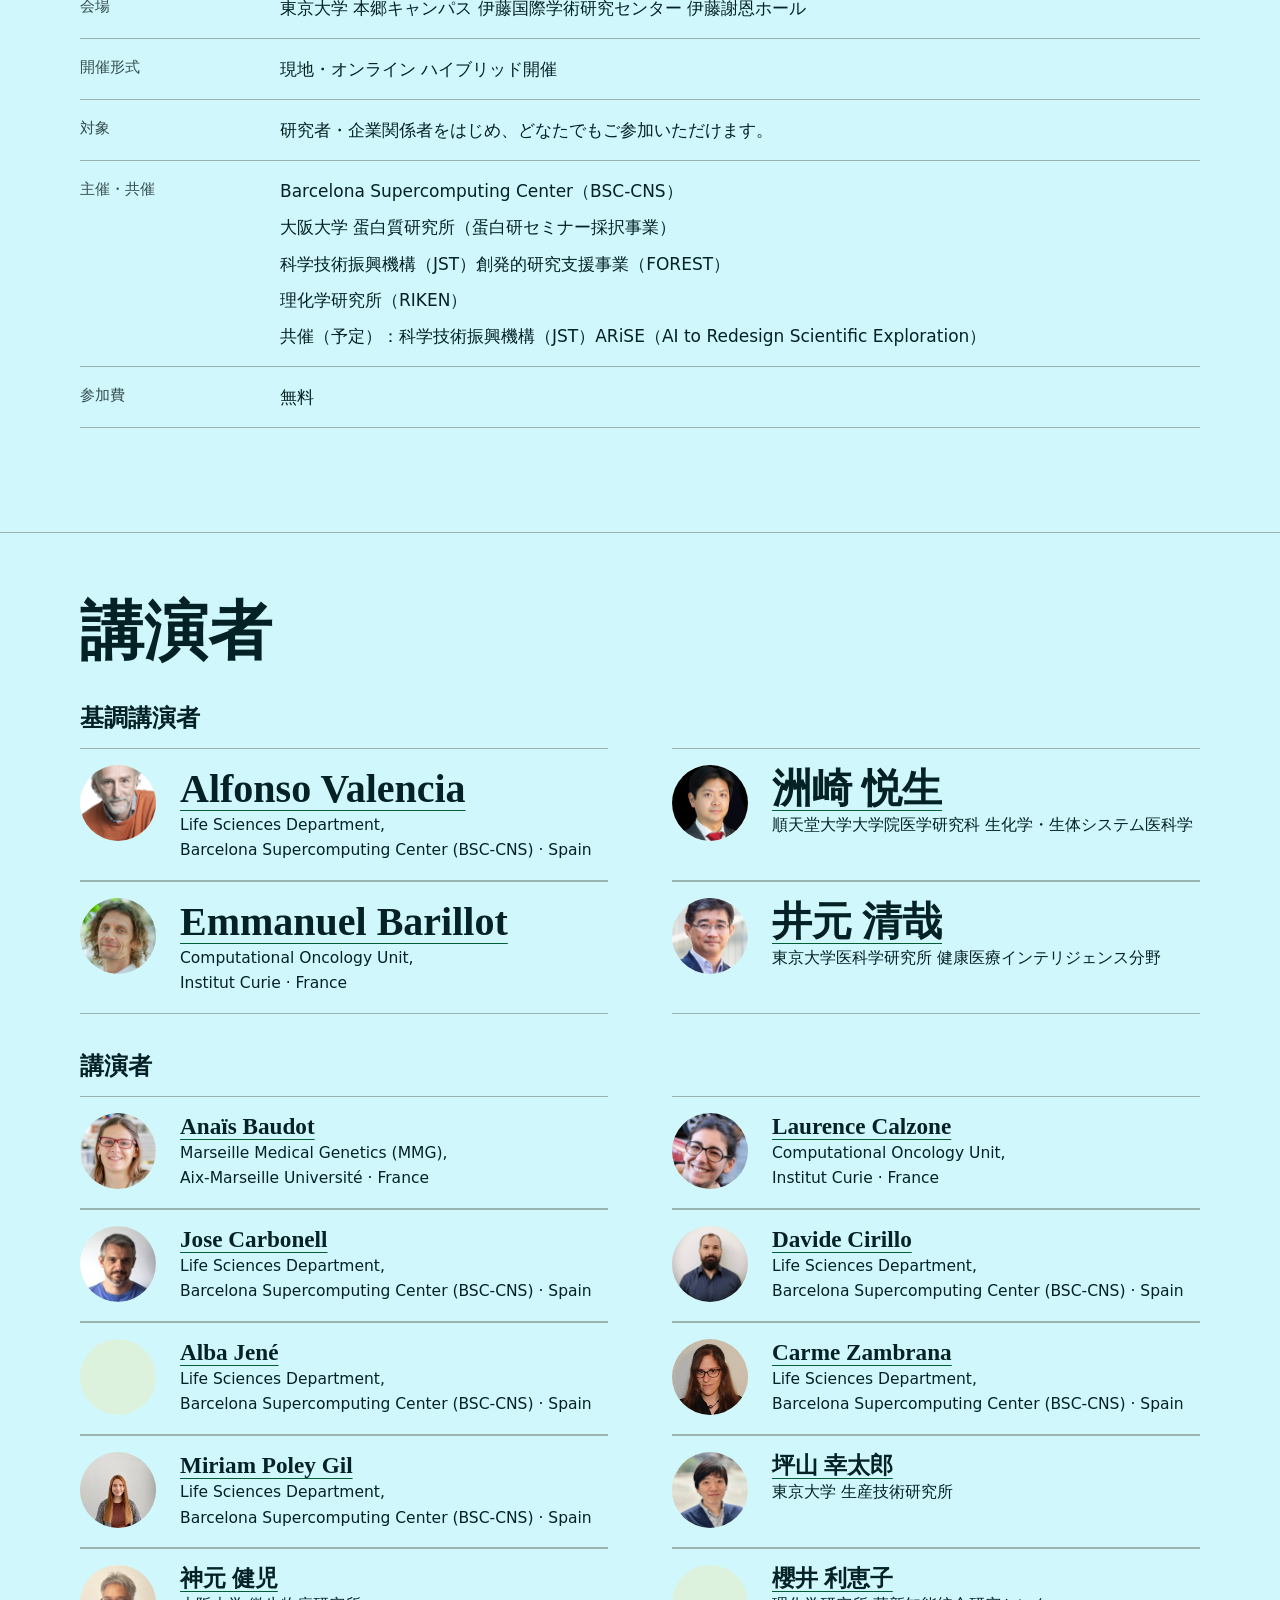
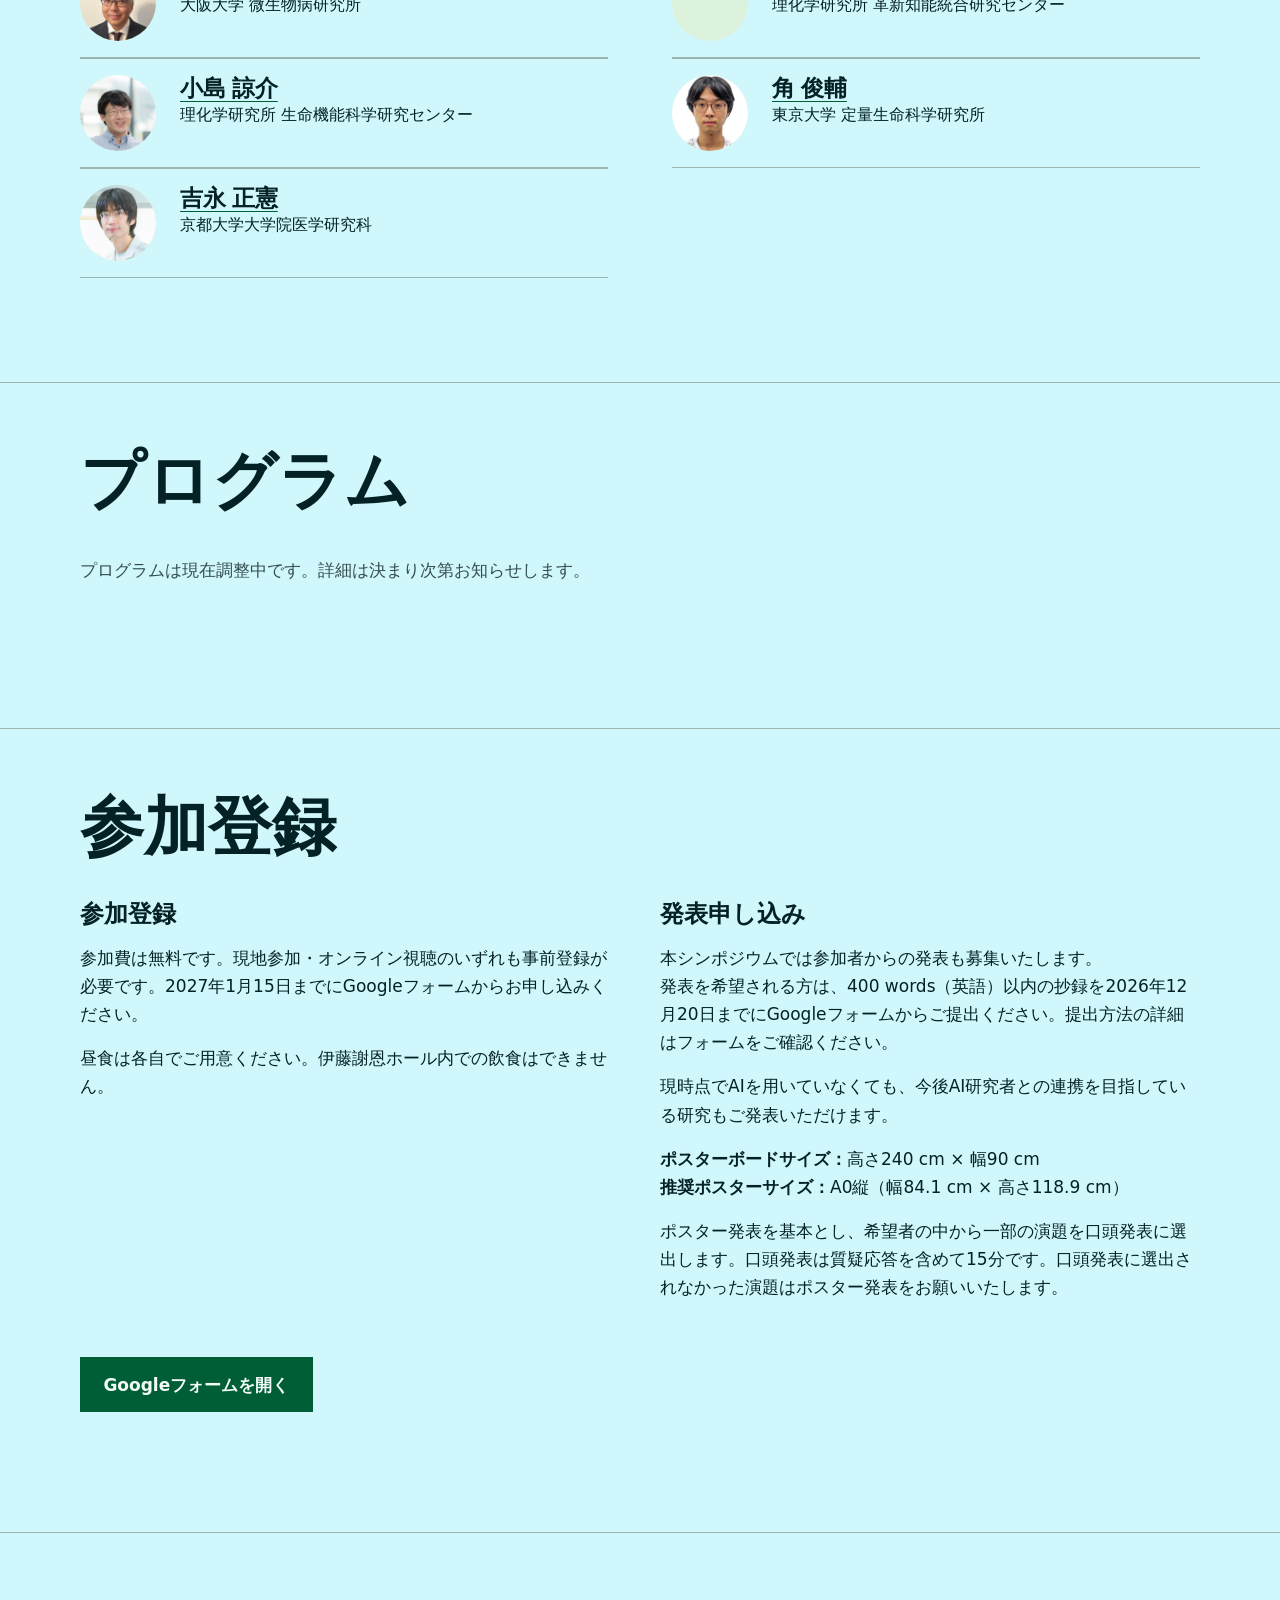
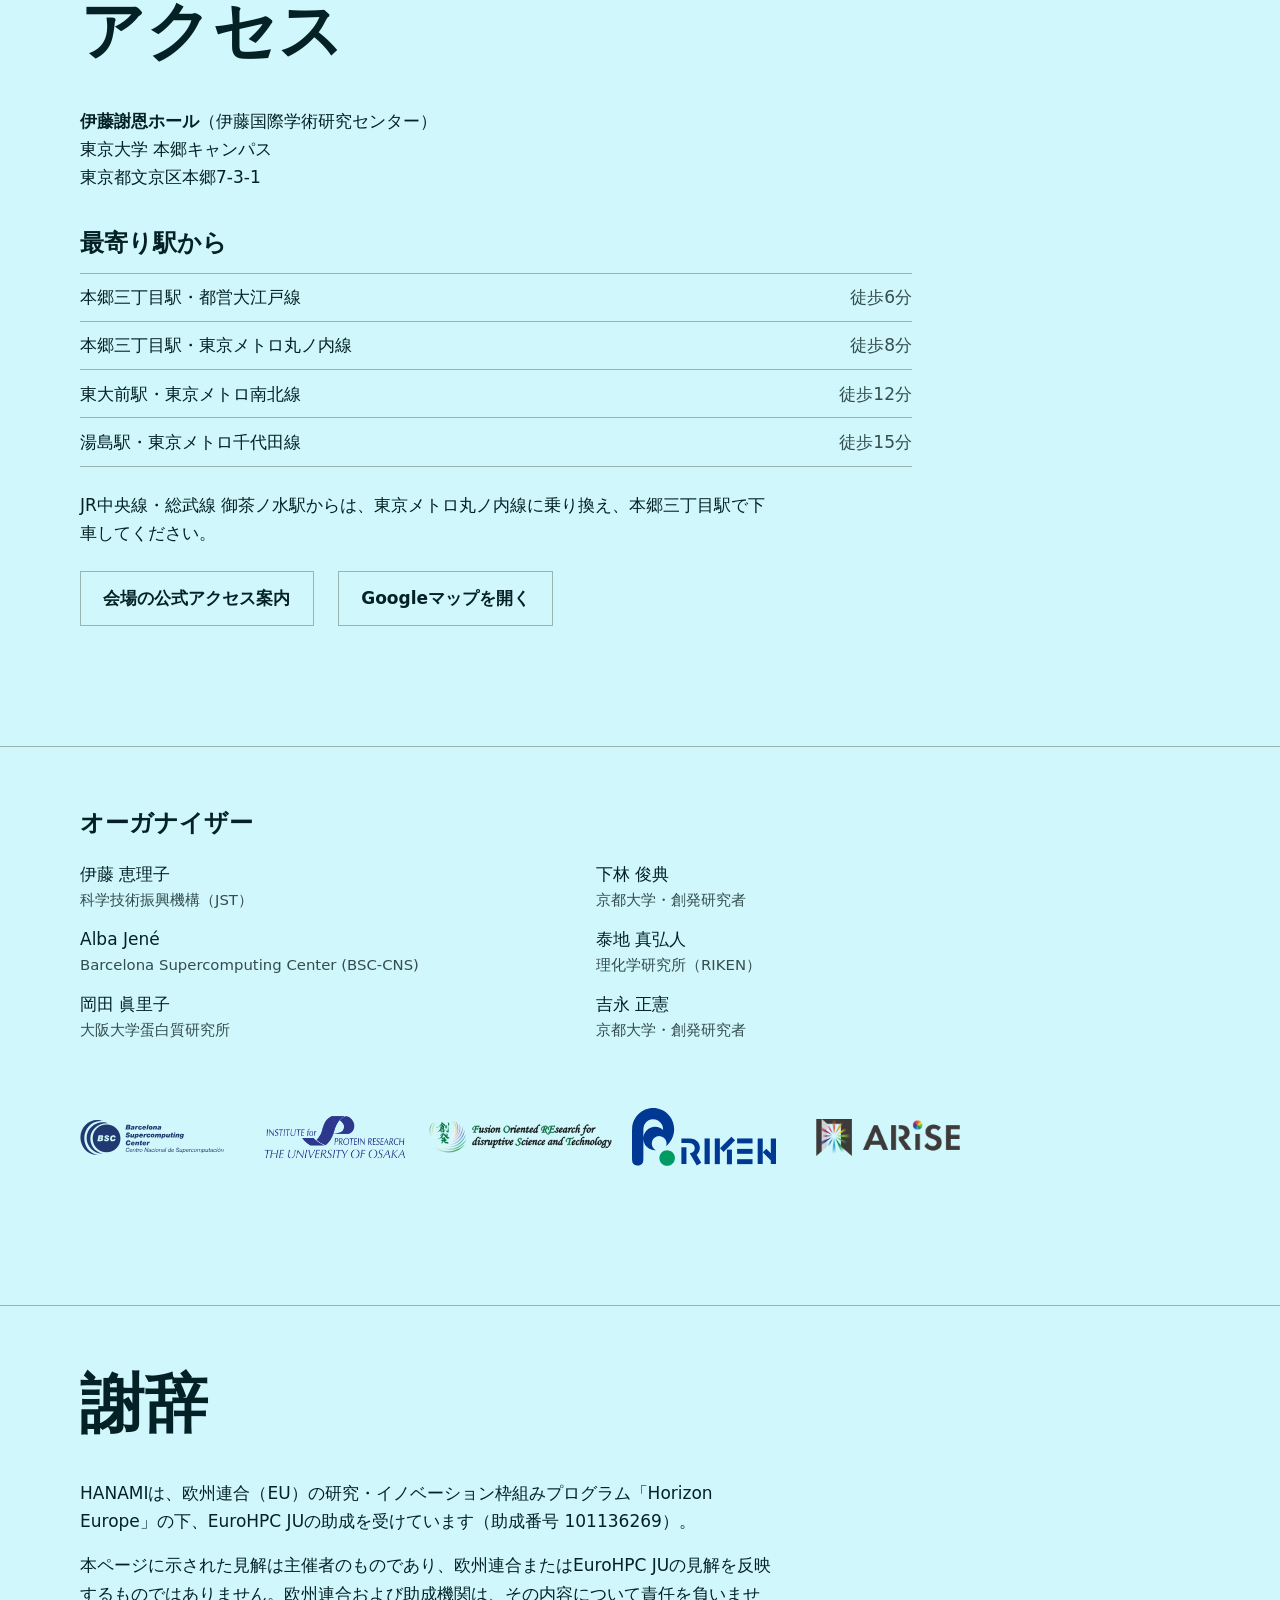
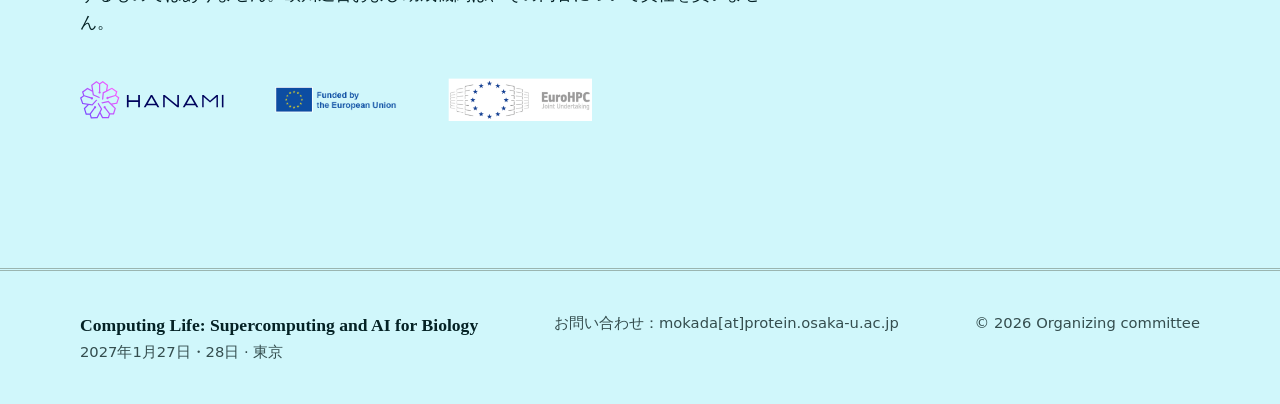
==== commit 6db0bf3c: "Update photo" ====
--- a/index-ja.html
+++ b/index-ja.html
@@ -138,7 +138,7 @@
         <img class="person__photo" src="assets/images/speakers/portraits-final/davide-cirillo.png" alt="Davide Cirillo" width="320" height="320" loading="lazy" decoding="async">
         <div class="person__details"><a class="person__name" href="https://www.bsc.es/cirillo-davide" target="_blank" rel="noopener">Davide Cirillo</a><span class="person__role"><b>Life Sciences Department,<br>Barcelona Supercomputing Center (BSC-CNS) · Spain</b></span></div>
         <li class="person">
-        <img class="person__photo" src="assets/images/speakers/portraits-final/alba-jene.png" alt="Alba Jené" width="320" height="320" loading="lazy" decoding="async">
+        <img class="person__photo" src="assets/images/speakers/portraits-final/alba-jene.jpg" alt="Alba Jené" width="320" height="320" loading="lazy" decoding="async">
         <div class="person__details"><a class="person__name" href="https://www.bsc.es/jene-alba" target="_blank" rel="noopener">Alba Jené</a><span class="person__role"><b>Life Sciences Department,<br>Barcelona Supercomputing Center (BSC-CNS) · Spain</b></span></div>
     </li>
     <li class="person">
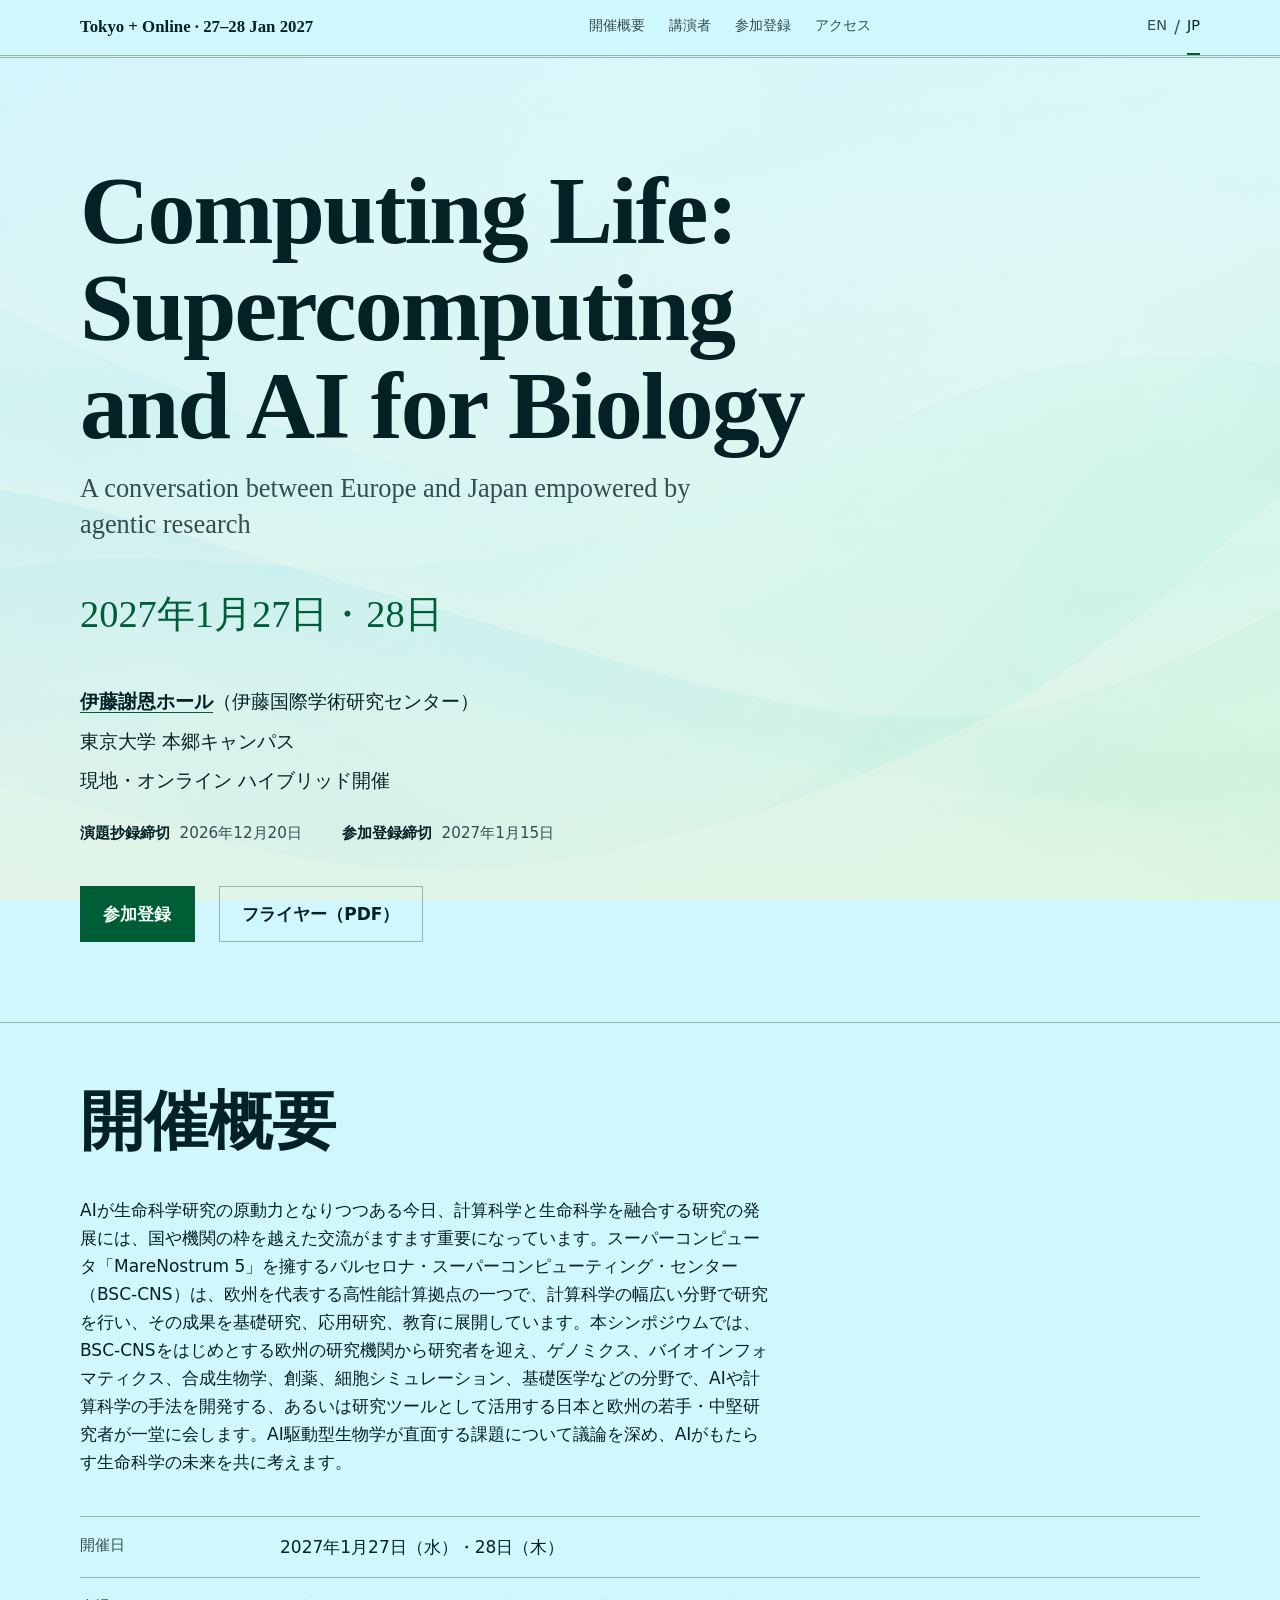
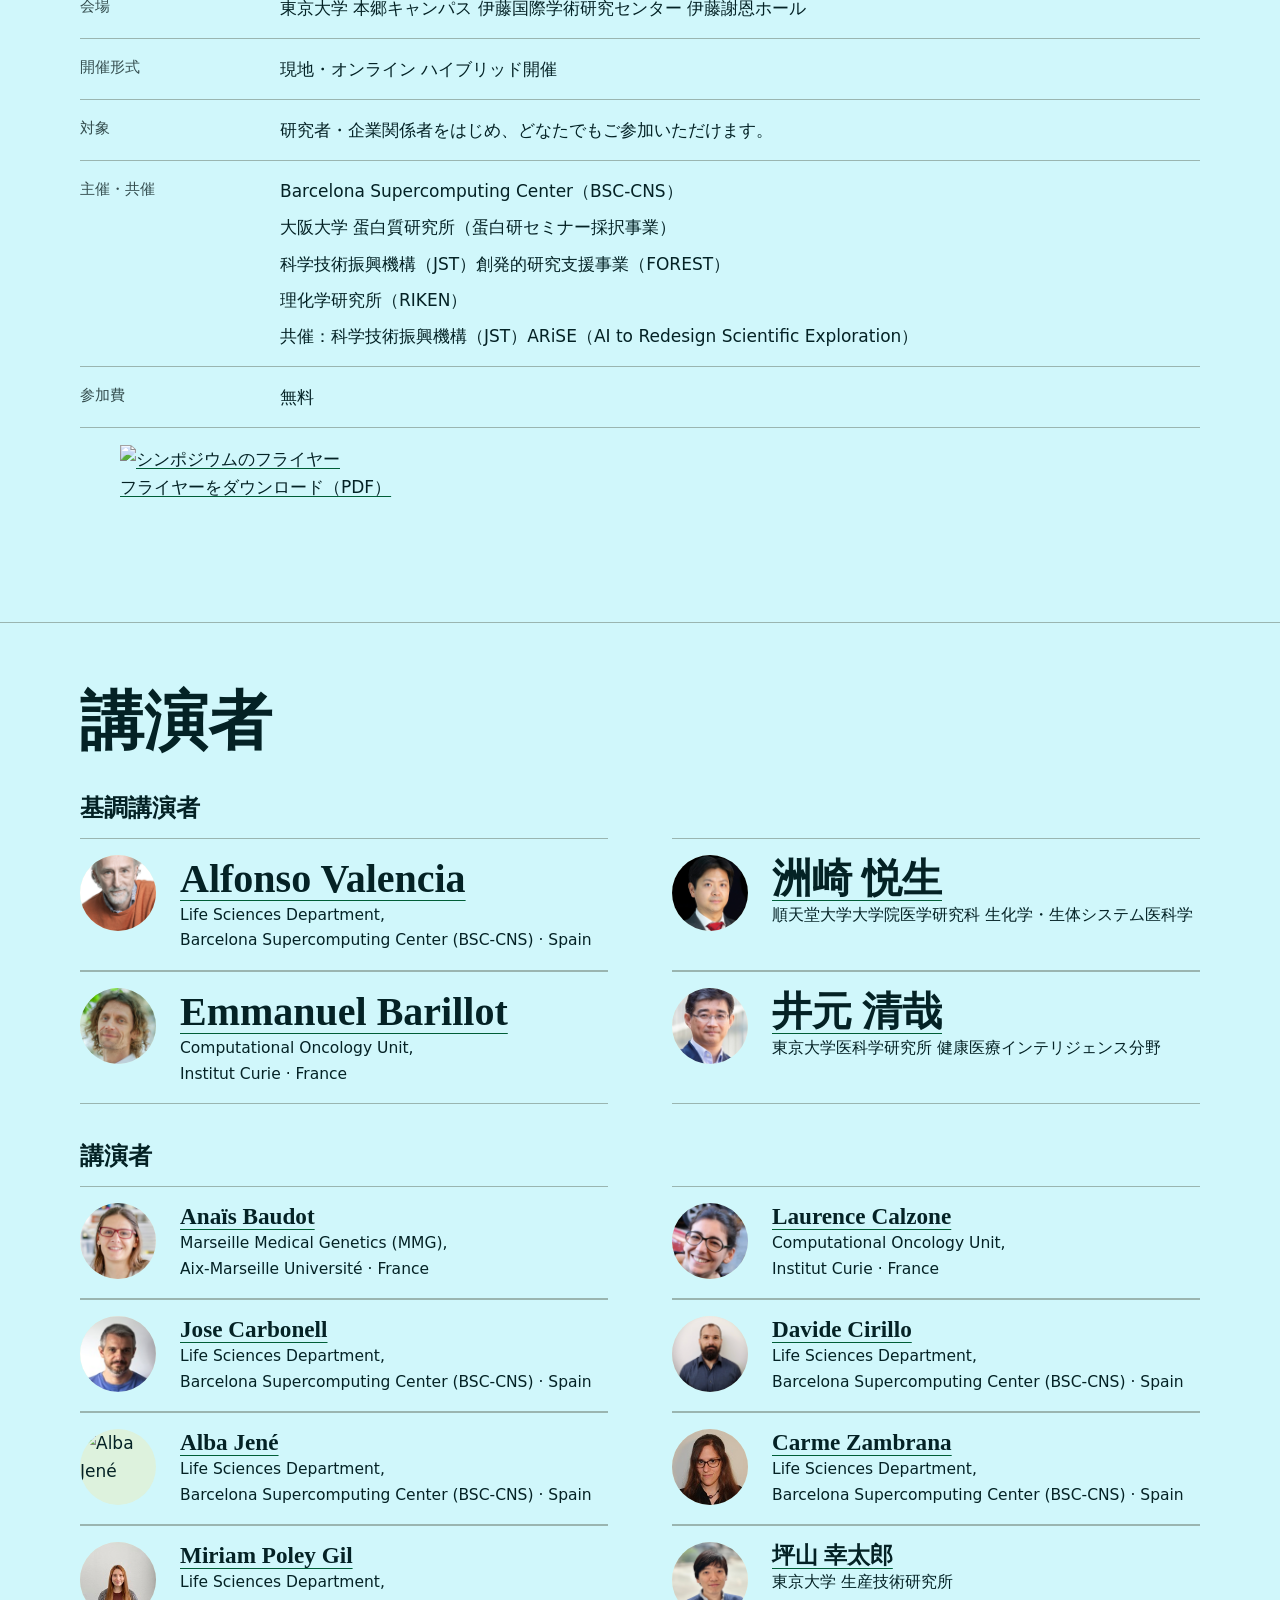
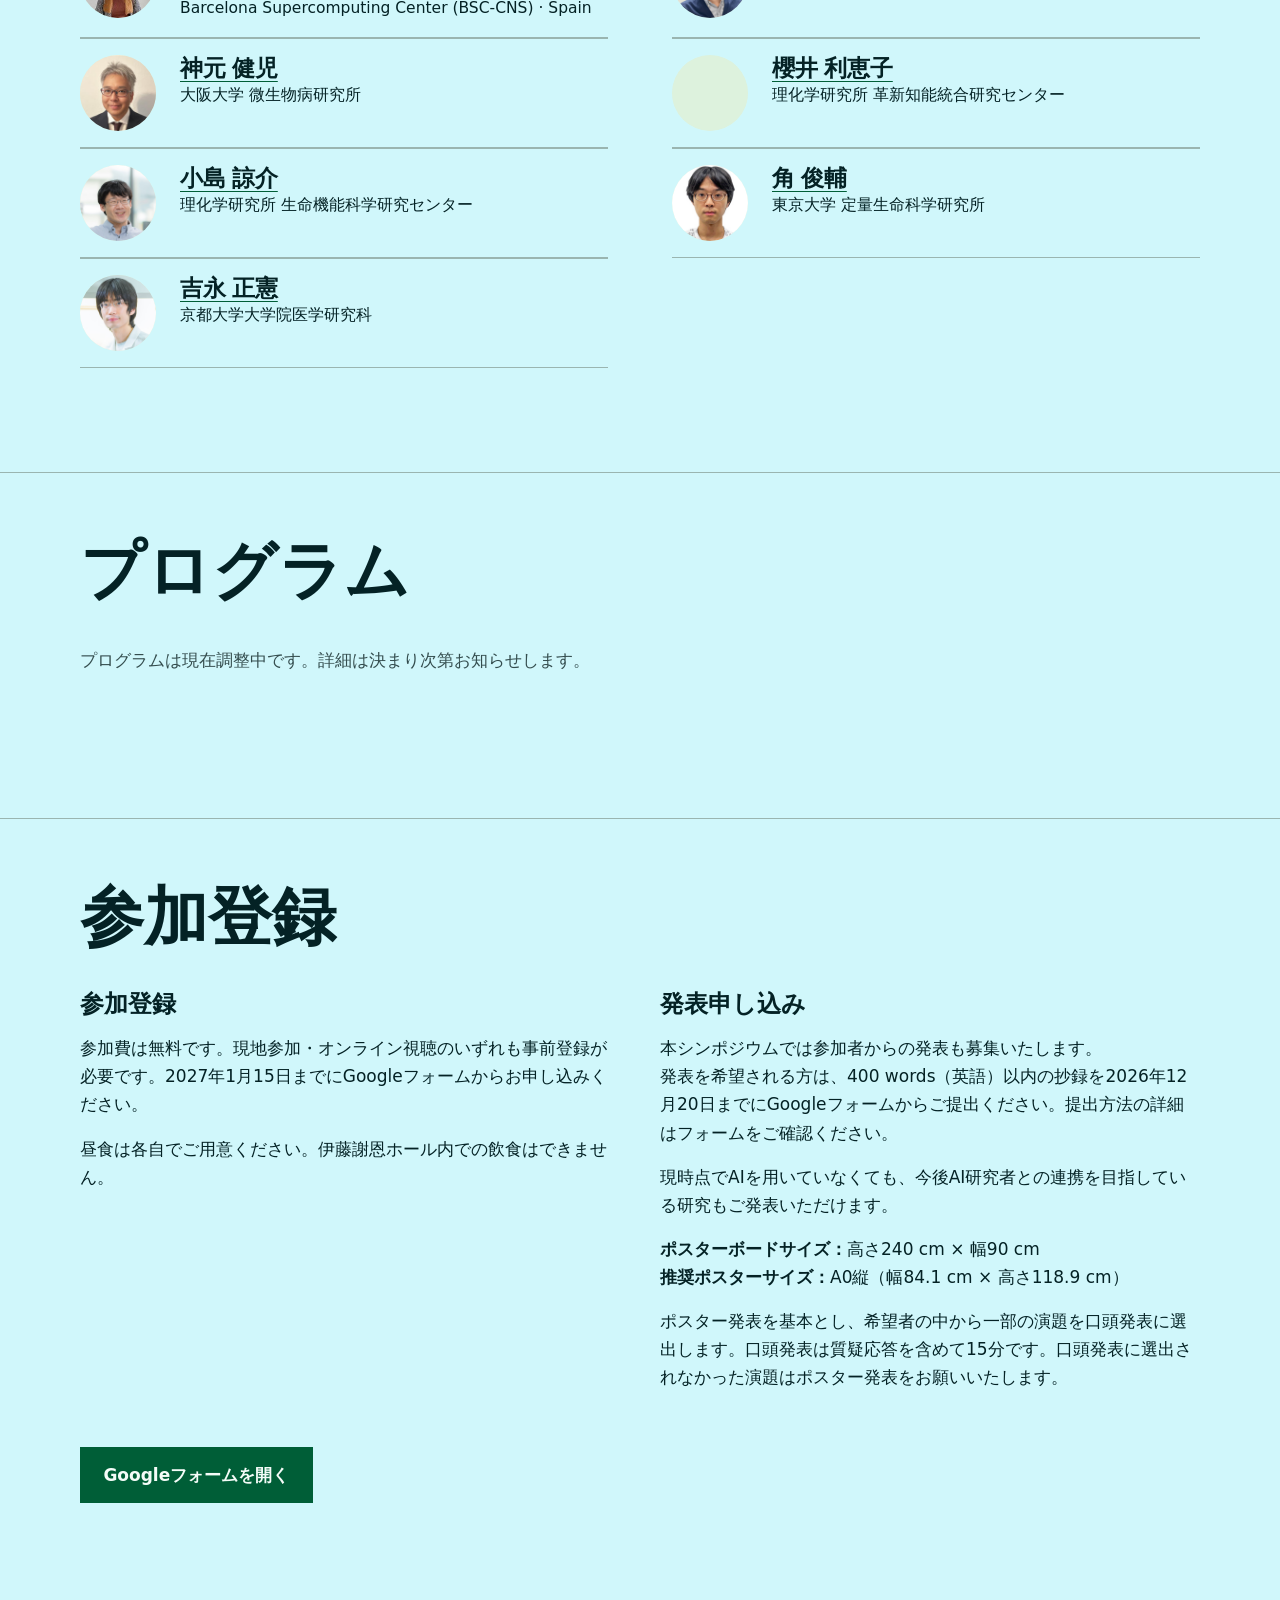
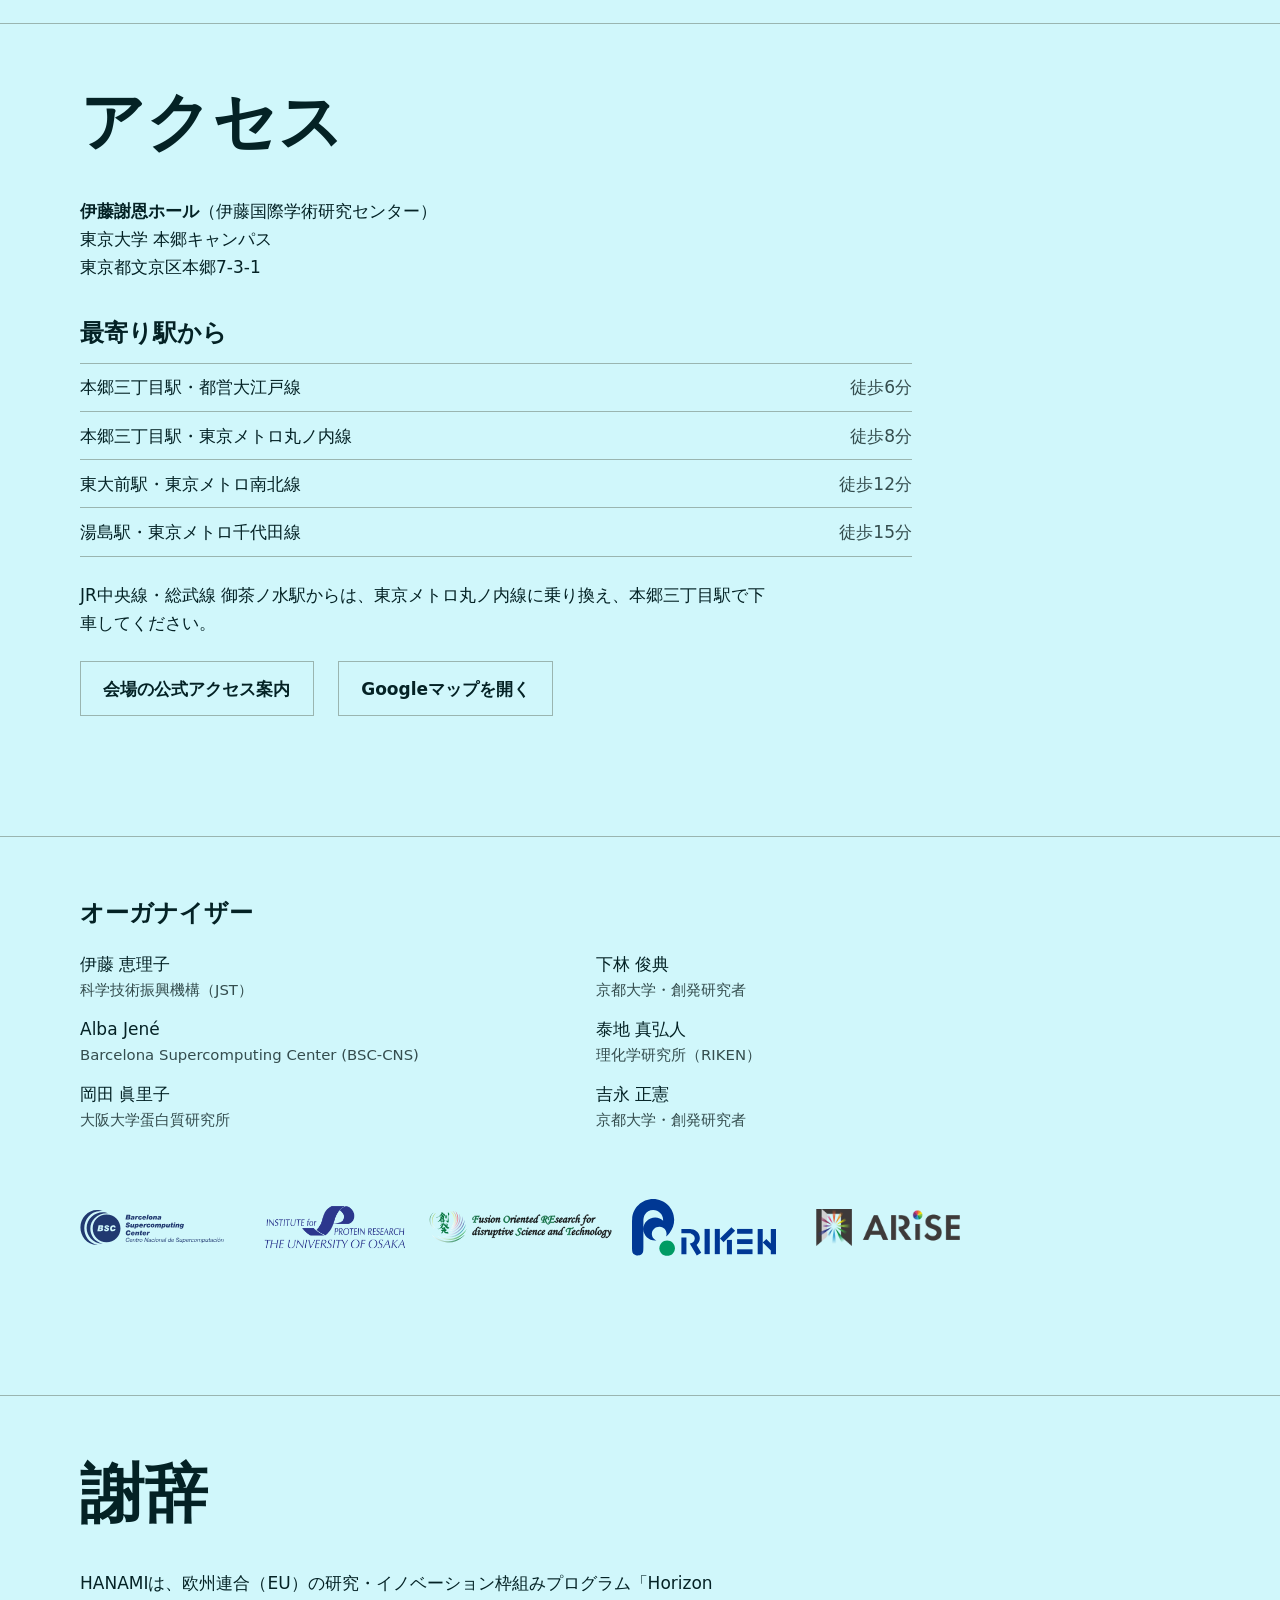
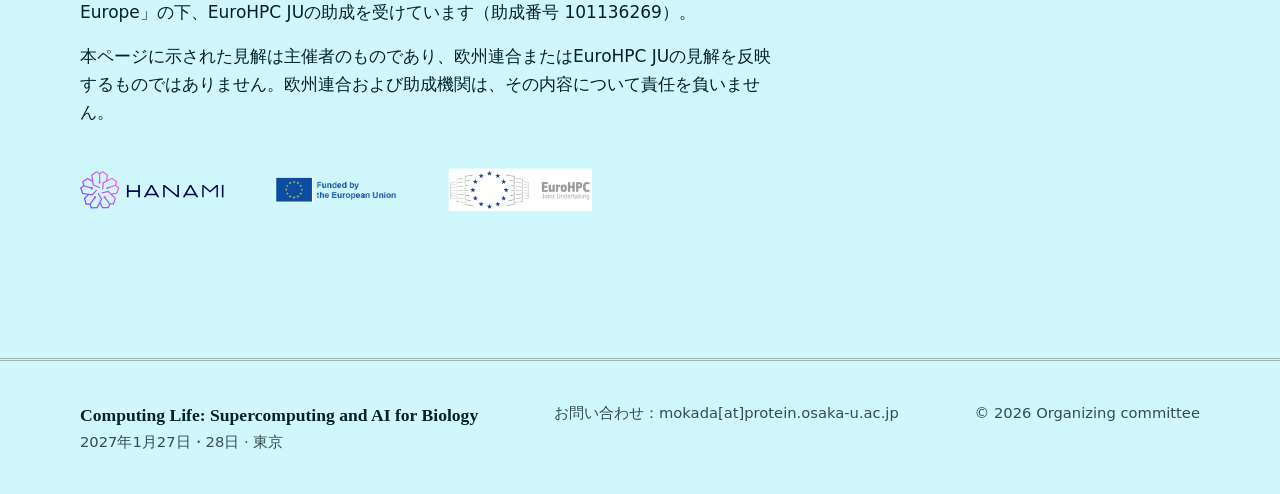
==== commit 21c64910: "Update statements and flyer" ====
--- a/index-ja.html
+++ b/index-ja.html
@@ -47,6 +47,7 @@
         </p>
         <p class="hero__cta">
           <a class="btn" href="#registration">参加登録</a>
+          <a class="btn btn--quiet" href="assets/flyer/computing_life_flyer.pdf" type="application/pdf">フライヤー（PDF）</a>
         </p>
       </div>
     </section>
@@ -81,7 +82,7 @@
                 <li>大阪大学 蛋白質研究所（蛋白研セミナー採択事業）</li>
                 <li>科学技術振興機構（JST）創発的研究支援事業（FOREST）</li>
                 <li>理化学研究所（RIKEN）</li>
-                <li>共催（予定）：科学技術振興機構（JST）ARiSE（AI to Redesign Scientific Exploration）</li>
+                <li>共催：科学技術振興機構（JST）ARiSE（AI to Redesign Scientific Exploration）</li>
               </ul>
             </dd>
           </div>
@@ -90,6 +91,12 @@
             <dd>無料</dd>
           </div>
         </dl>
+        <figure class="flyer">
+          <a href="assets/flyer/computing_life_flyer.pdf" type="application/pdf">
+          <img src="assets/flyer/computing_life_flyer.png" alt="シンポジウムのフライヤー" width="240" height="340" loading="lazy" decoding="async">
+          </a>
+          <figcaption><a href="assets/flyer/computing_life_flyer.pdf" type="application/pdf">フライヤーをダウンロード（PDF）</a></figcaption>
+</figure>
       </div>
     </section>
 
@@ -138,7 +145,7 @@
         <img class="person__photo" src="assets/images/speakers/portraits-final/davide-cirillo.png" alt="Davide Cirillo" width="320" height="320" loading="lazy" decoding="async">
         <div class="person__details"><a class="person__name" href="https://www.bsc.es/cirillo-davide" target="_blank" rel="noopener">Davide Cirillo</a><span class="person__role"><b>Life Sciences Department,<br>Barcelona Supercomputing Center (BSC-CNS) · Spain</b></span></div>
         <li class="person">
-        <img class="person__photo" src="assets/images/speakers/portraits-final/alba-jene.jpg" alt="Alba Jené" width="320" height="320" loading="lazy" decoding="async">
+        <img class="person__photo" src="assets/images/speakers/portraits-final/alba-jene.png" alt="Alba Jené" width="320" height="320" loading="lazy" decoding="async">
         <div class="person__details"><a class="person__name" href="https://www.bsc.es/jene-alba" target="_blank" rel="noopener">Alba Jené</a><span class="person__role"><b>Life Sciences Department,<br>Barcelona Supercomputing Center (BSC-CNS) · Spain</b></span></div>
     </li>
     <li class="person">
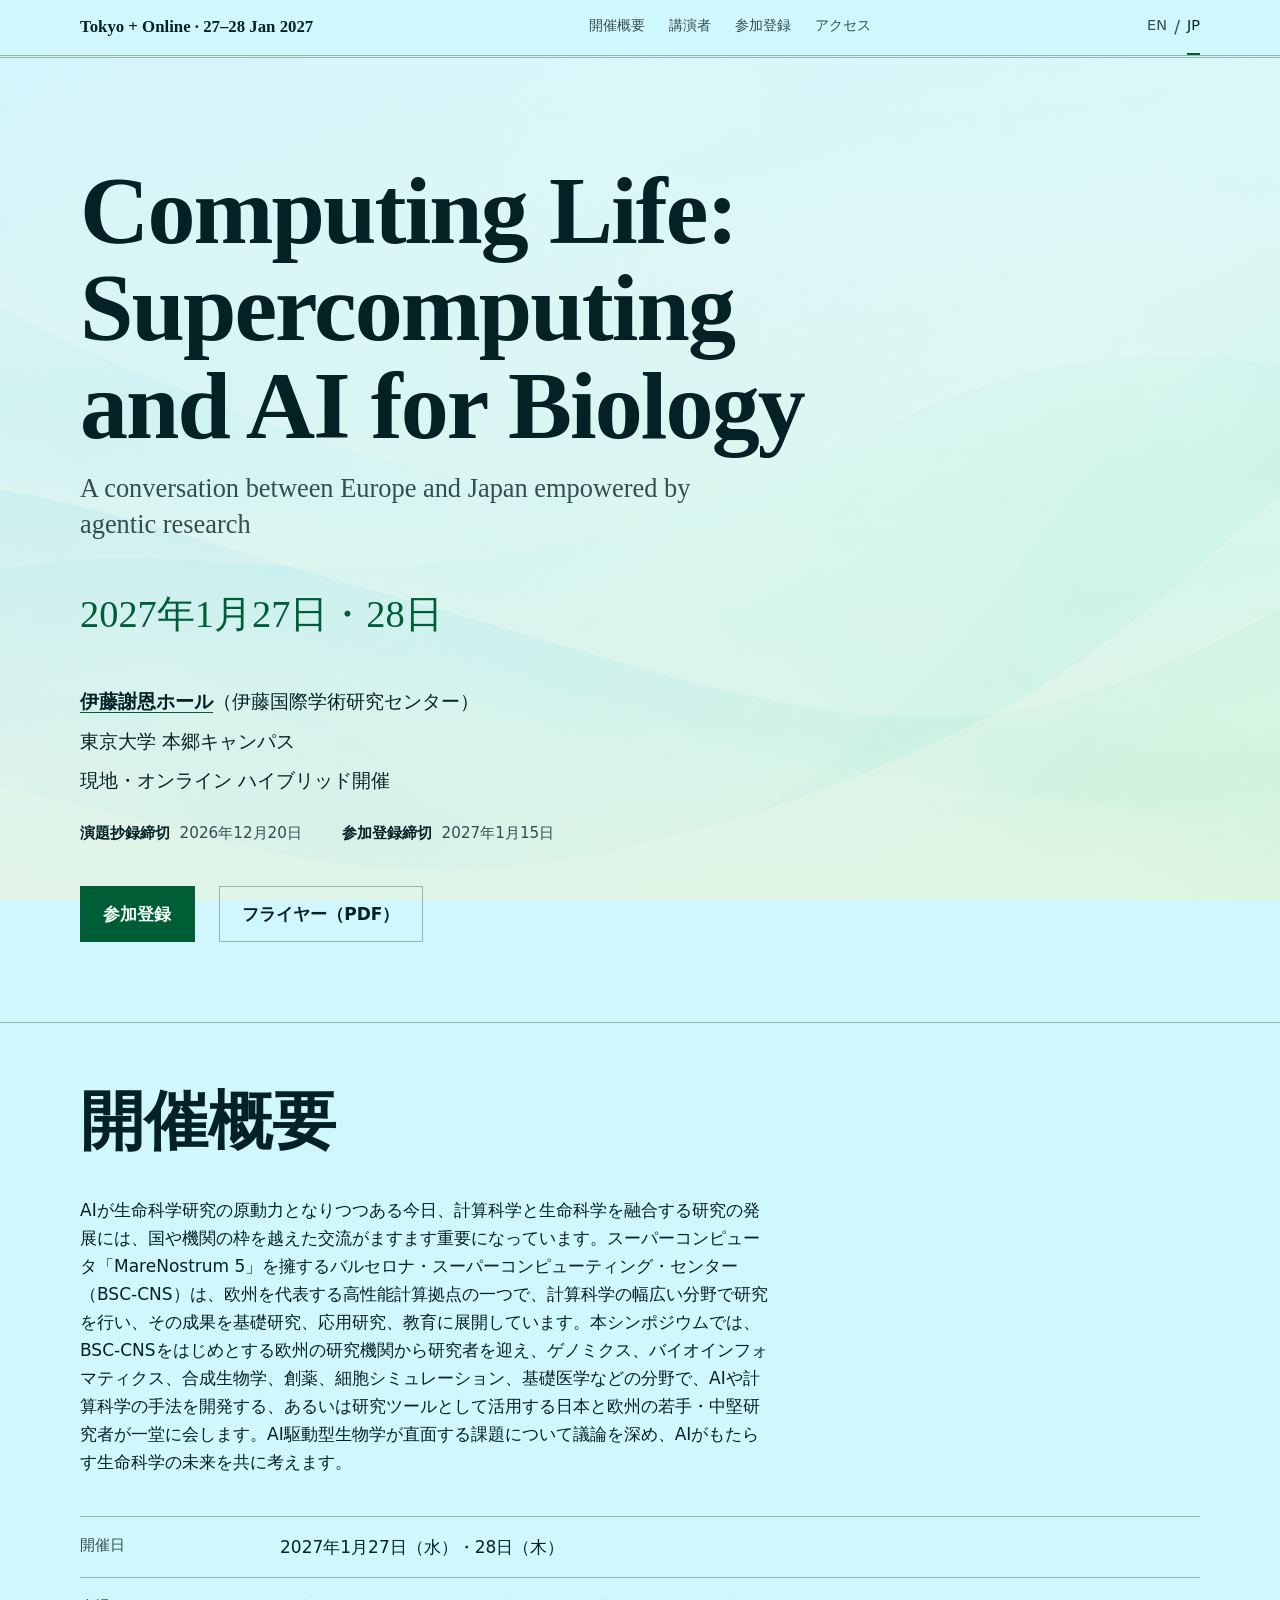
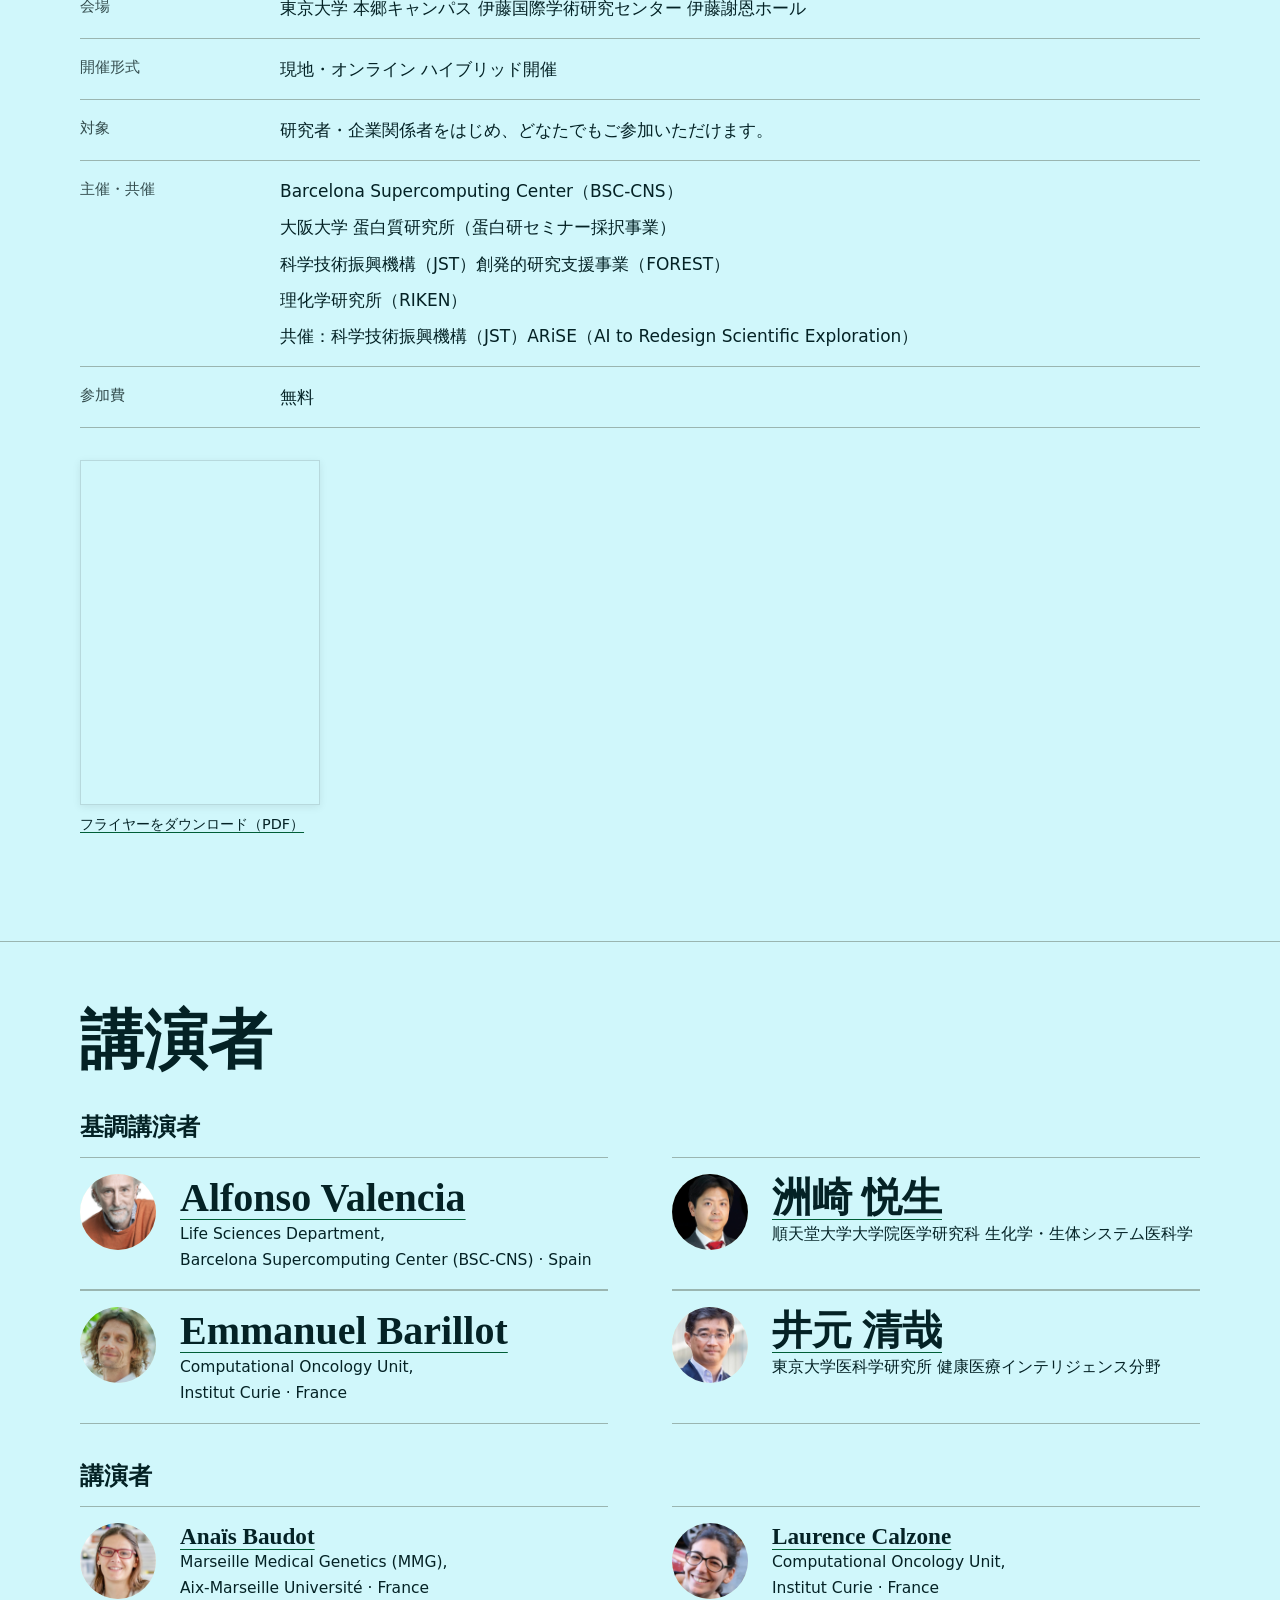
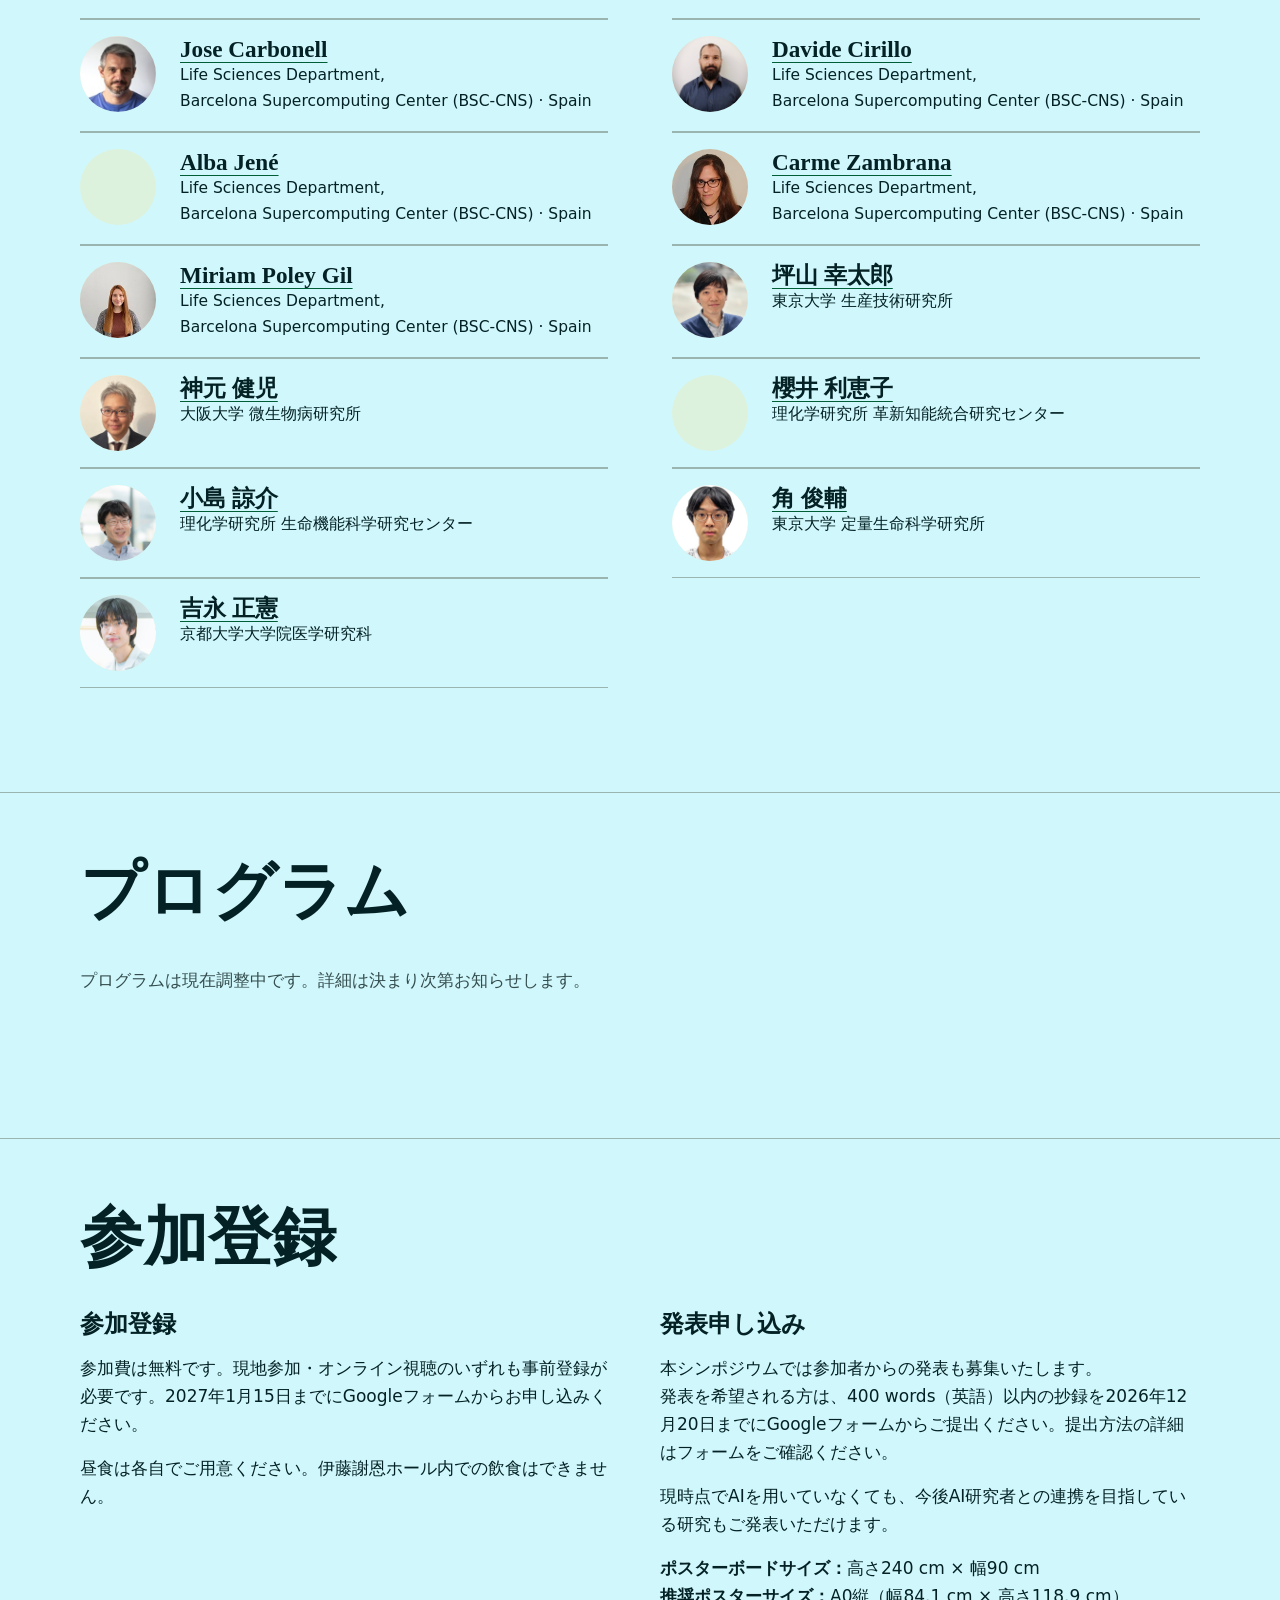
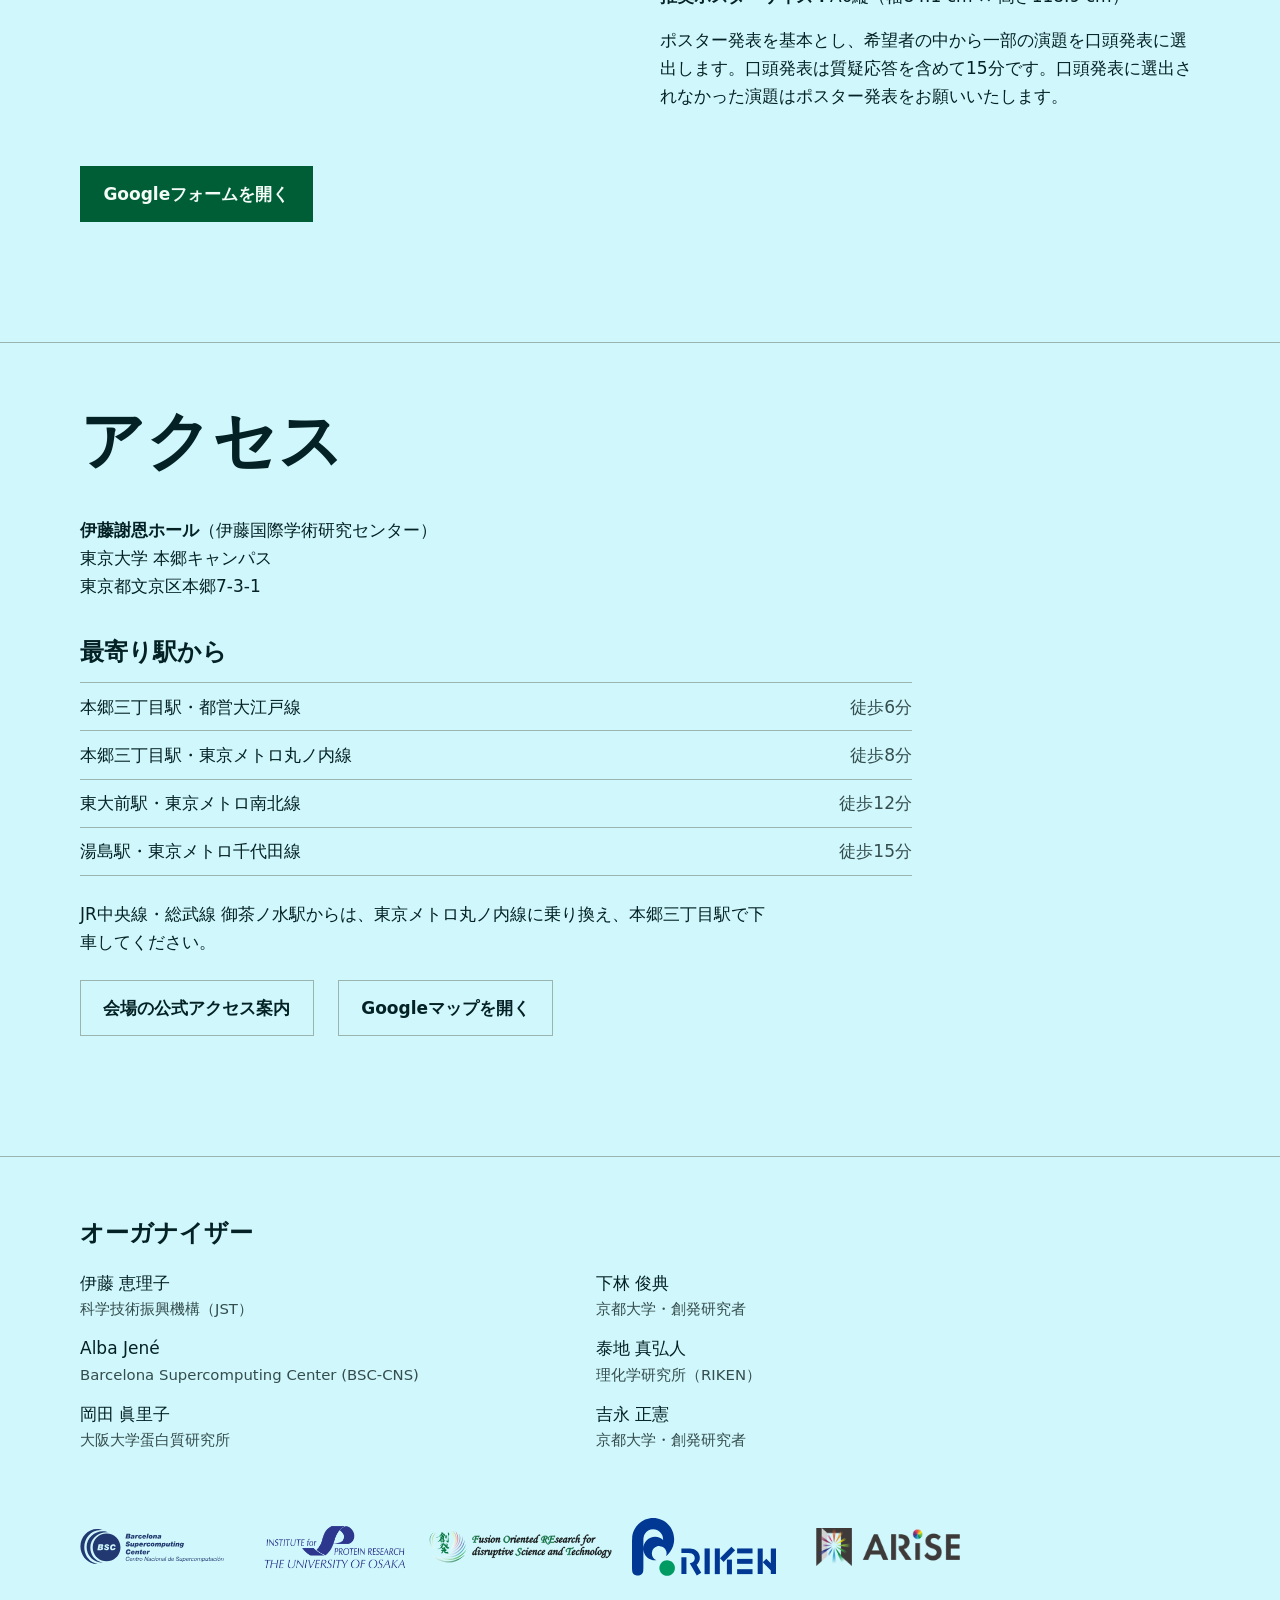
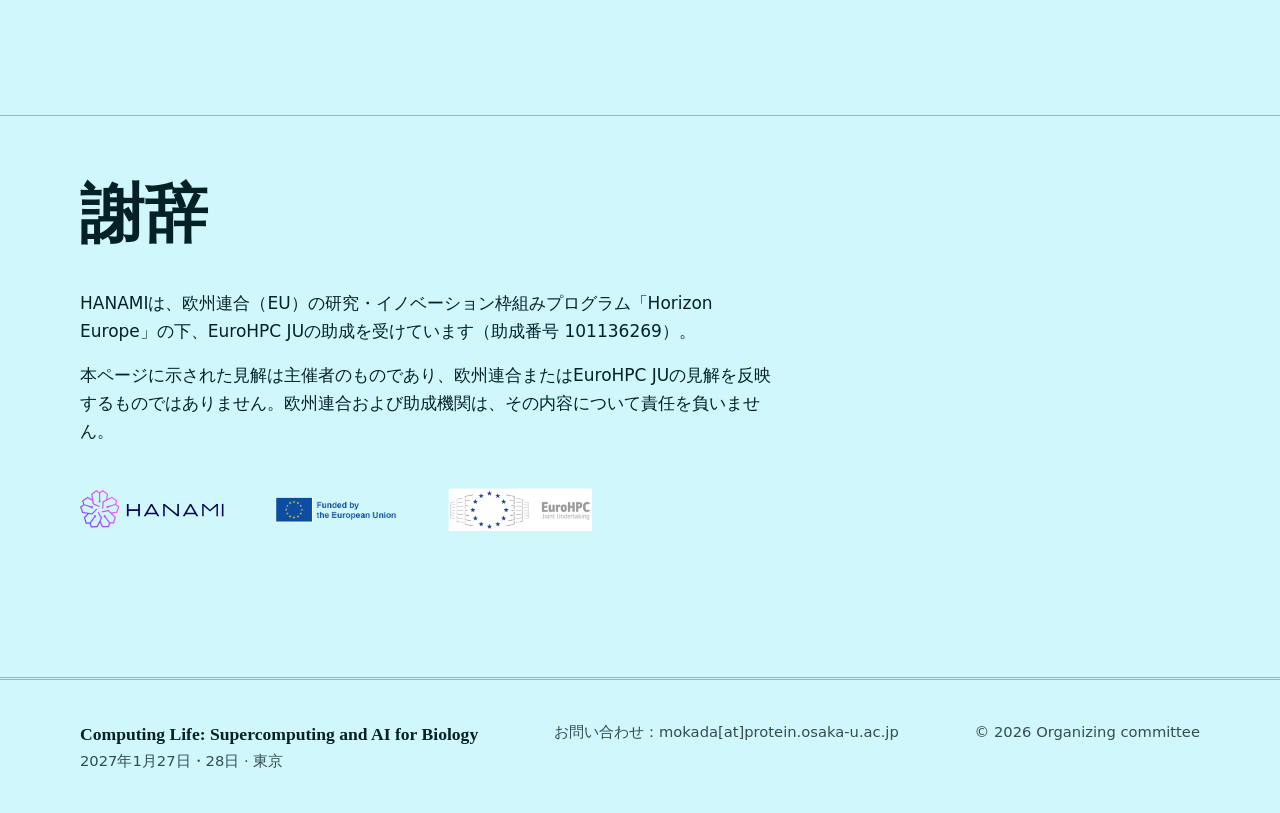
==== commit 4d3d5b2e: "Change png to jpg" ====
--- a/index-ja.html
+++ b/index-ja.html
@@ -145,7 +145,7 @@
         <img class="person__photo" src="assets/images/speakers/portraits-final/davide-cirillo.png" alt="Davide Cirillo" width="320" height="320" loading="lazy" decoding="async">
         <div class="person__details"><a class="person__name" href="https://www.bsc.es/cirillo-davide" target="_blank" rel="noopener">Davide Cirillo</a><span class="person__role"><b>Life Sciences Department,<br>Barcelona Supercomputing Center (BSC-CNS) · Spain</b></span></div>
         <li class="person">
-        <img class="person__photo" src="assets/images/speakers/portraits-final/alba-jene.png" alt="Alba Jené" width="320" height="320" loading="lazy" decoding="async">
+        <img class="person__photo" src="assets/images/speakers/portraits-final/alba-jene.jpg" alt="Alba Jené" width="320" height="320" loading="lazy" decoding="async">
         <div class="person__details"><a class="person__name" href="https://www.bsc.es/jene-alba" target="_blank" rel="noopener">Alba Jené</a><span class="person__role"><b>Life Sciences Department,<br>Barcelona Supercomputing Center (BSC-CNS) · Spain</b></span></div>
     </li>
     <li class="person">
--- a/assets/css/style.css
+++ b/assets/css/style.css
@@ -258,3 +258,18 @@
   .hero > .wrap > * { animation: none; }
   .btn { transition: none; }
 }
+.flyer {
+  margin: 2rem 0 0;
+}
+.flyer img {
+  display: block;
+  width: 240px;
+  max-width: 100%;
+  height: auto;
+  border: 1px solid rgba(0, 0, 0, .12);
+  box-shadow: 0 2px 8px rgba(0, 0, 0, .08);
+}
+.flyer figcaption {
+  margin-top: .5rem;
+  font-size: .9rem;
+}
